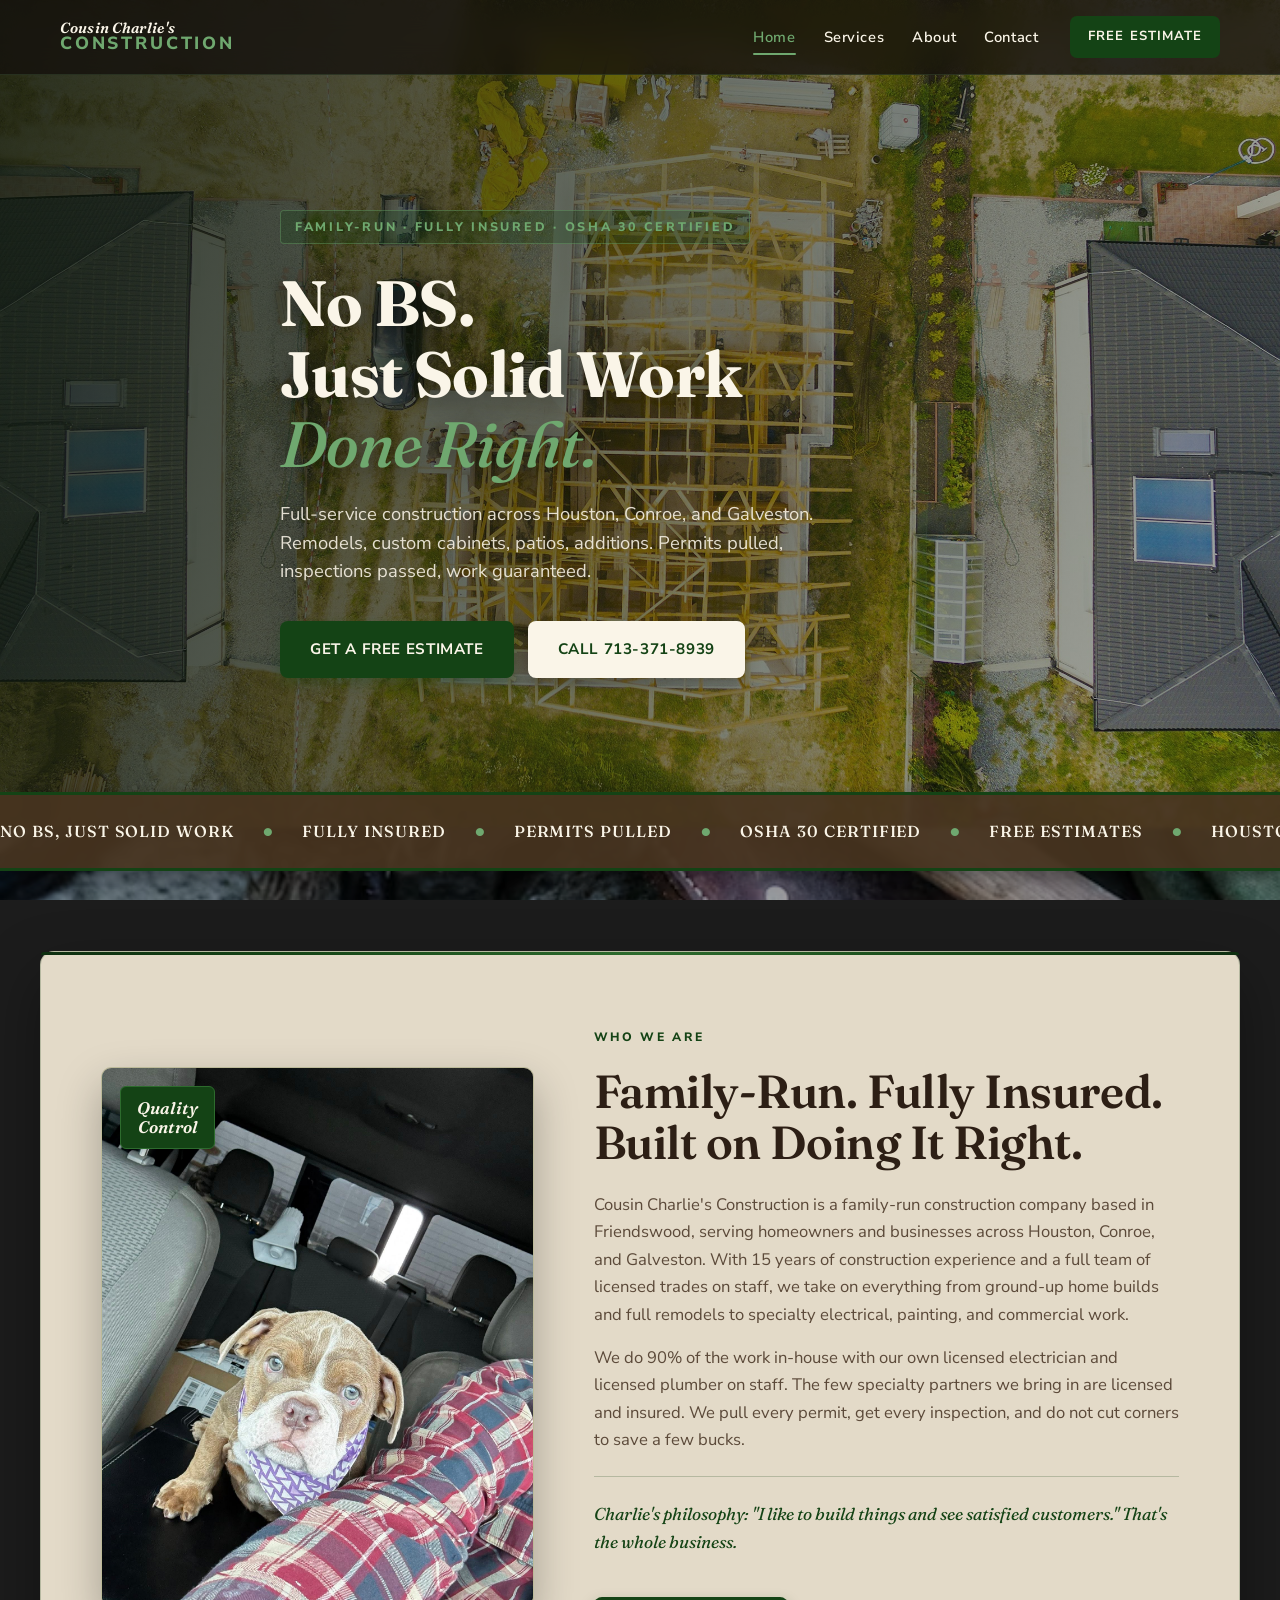
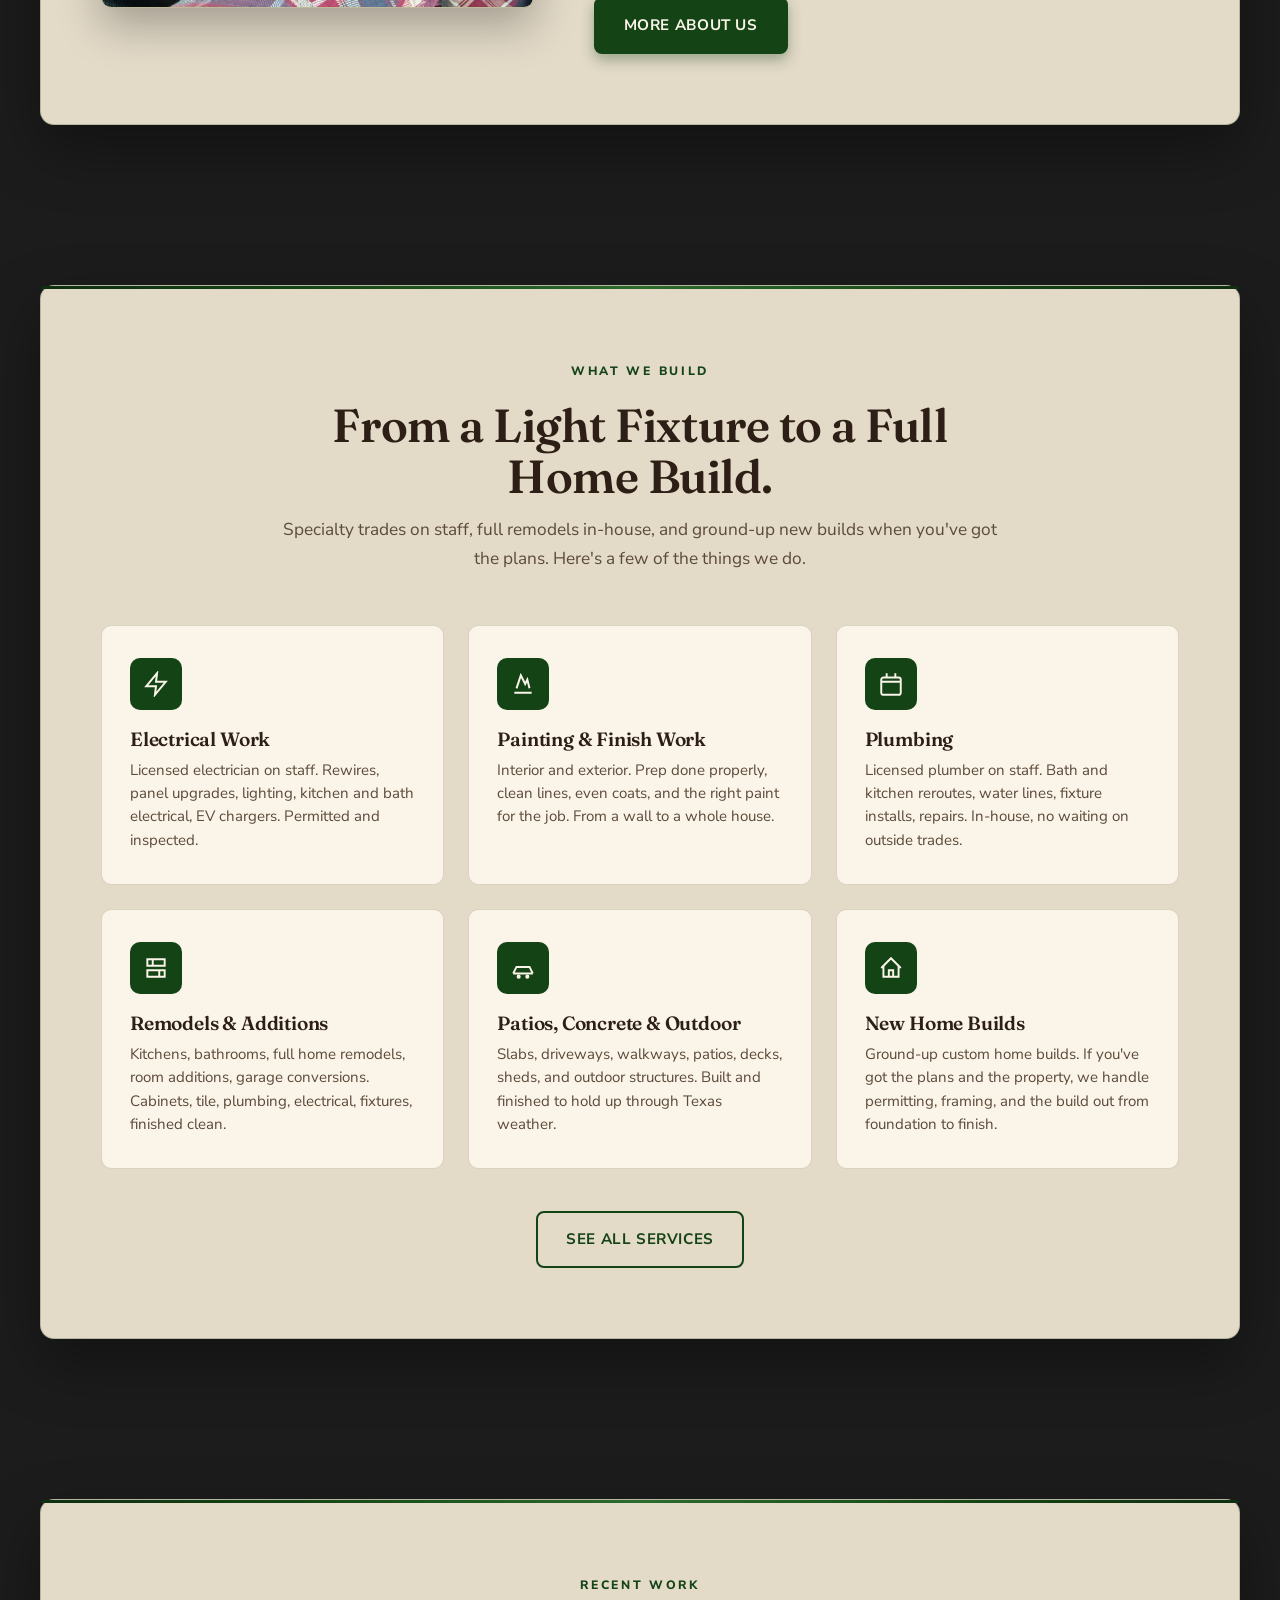
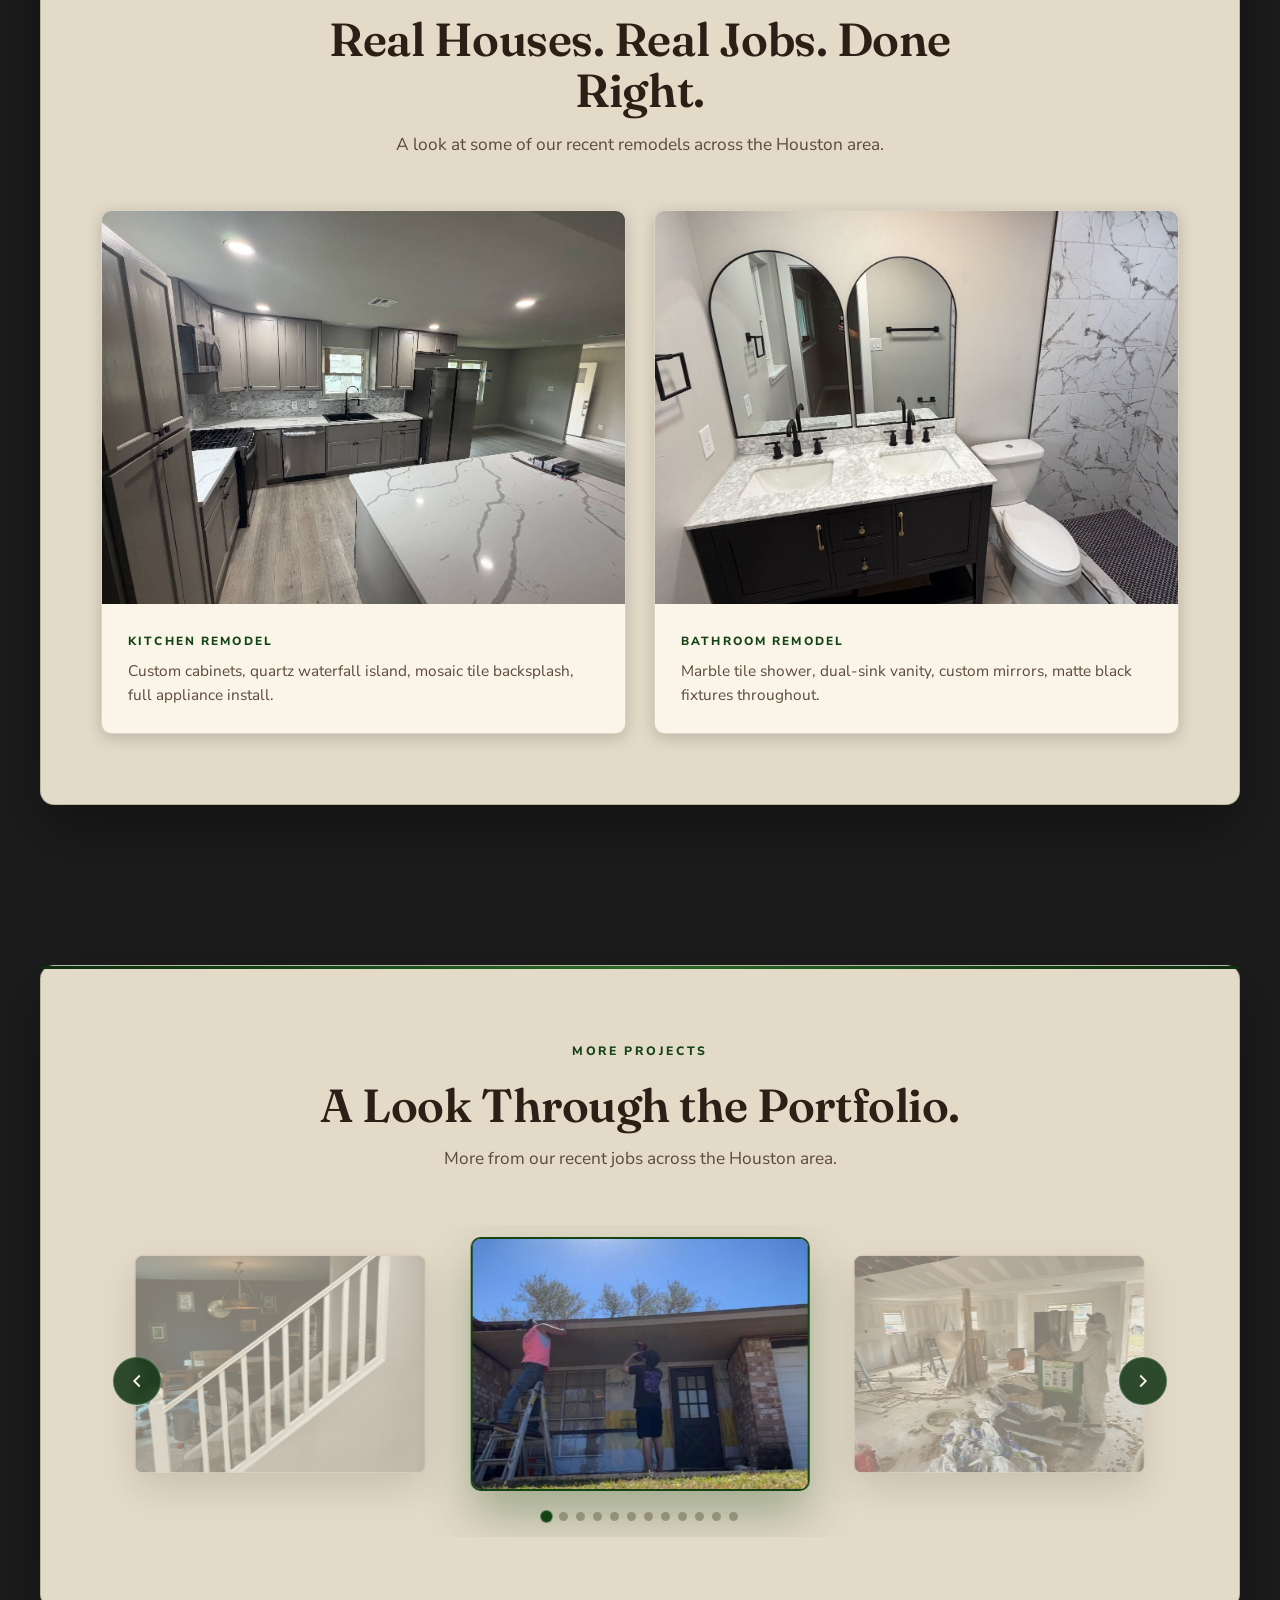
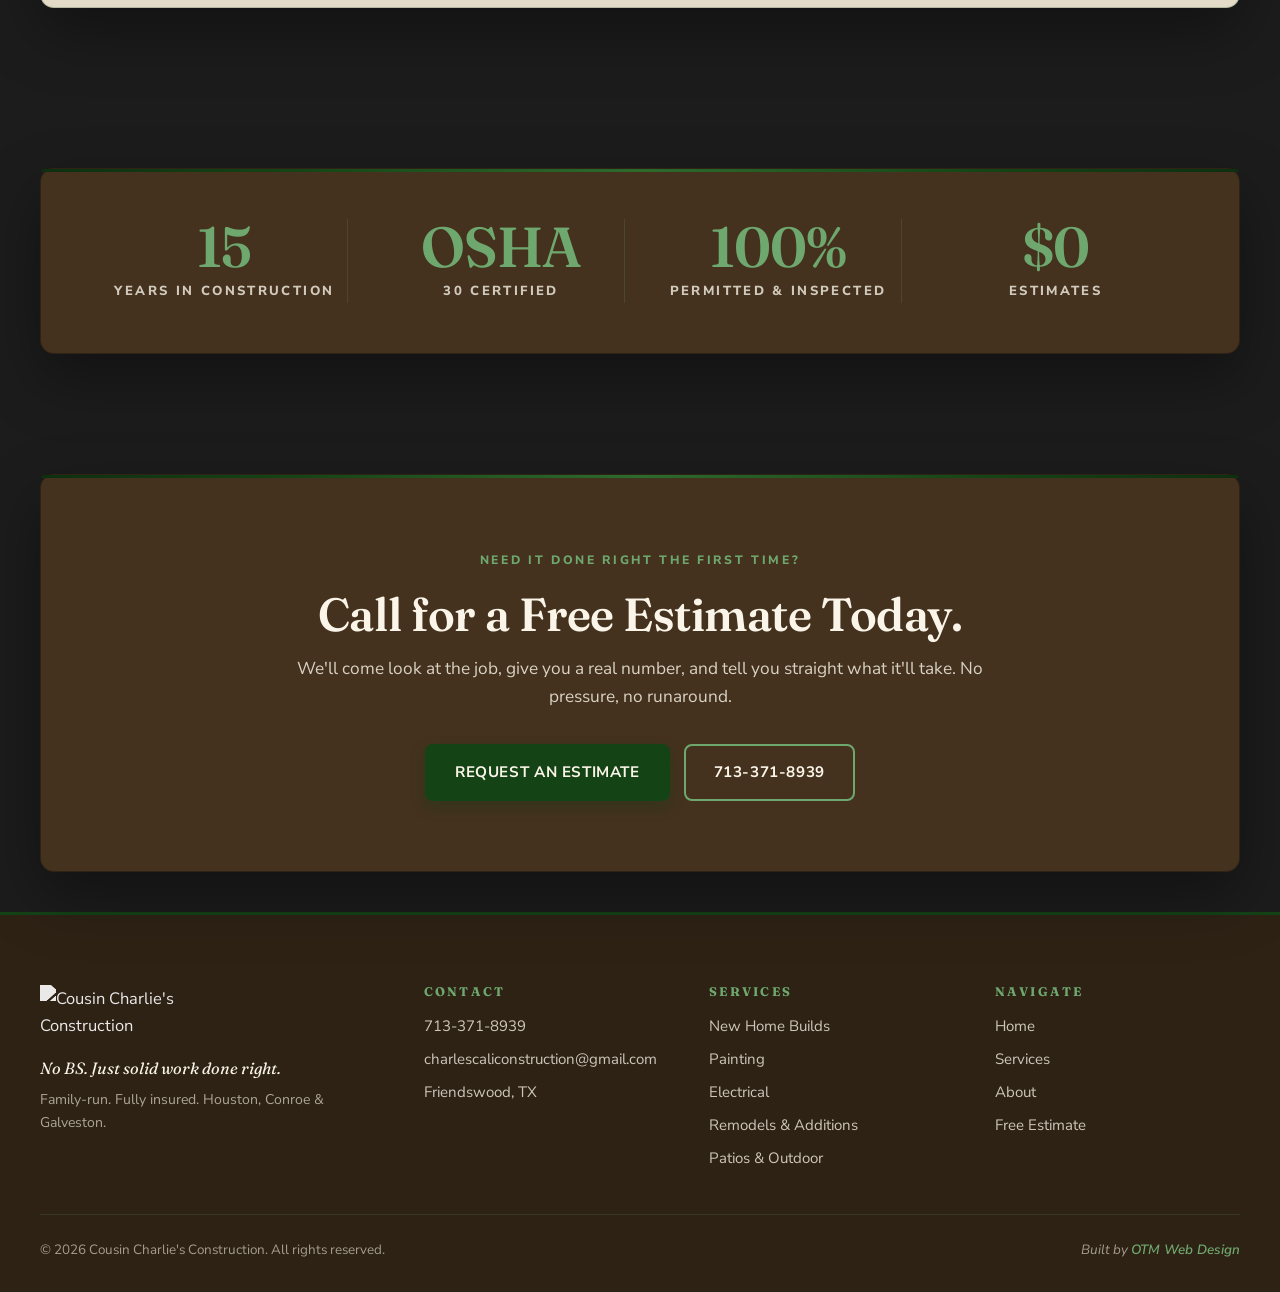
==== index.html @ 809704e6 "polished" ====
<!DOCTYPE html>
<html lang="en">
<head>
  <meta charset="UTF-8" />
  <meta name="viewport" content="width=device-width, initial-scale=1.0" />
  <title>Cousin Charlie's Construction | Houston, Conroe, Galveston</title>
  <meta name="description" content="Family-run construction serving Houston, Conroe, and Galveston. Remodels, custom cabinets, patios, additions. Fully insured. Permits pulled. Free estimates." />
  <link rel="icon" type="image/png" href="assets/logo.png" />
  <link rel="preconnect" href="https://fonts.googleapis.com" />
  <link rel="preconnect" href="https://fonts.gstatic.com" crossorigin />
  <link href="https://fonts.googleapis.com/css2?family=Fraunces:opsz,wght@9..144,400;9..144,500;9..144,600;9..144,700&family=Nunito+Sans:wght@400;600;700;800&display=swap" rel="stylesheet" />
  <link rel="stylesheet" href="styles.css" />
</head>
<body data-page="home">

  <!-- NAV -->
  <nav class="nav">
    <div class="nav-inner">
      <a href="index.html" class="wordmark">
        <span class="wordmark-cousin">Cousin Charlie's</span>
        <span class="wordmark-construction">CONSTRUCTION</span>
      </a>
      <ul class="nav-links">
        <li><a href="index.html">Home</a></li>
        <li><a href="services.html">Services</a></li>
        <li><a href="about.html">About</a></li>
        <li><a href="contact.html">Contact</a></li>
      </ul>
      <a href="contact.html" class="nav-cta">Free Estimate</a>
      <button class="hamburger" aria-label="Open menu">
        <span></span><span></span><span></span>
      </button>
    </div>
  </nav>

  <!-- HERO -->
  <header class="hero">
    <div class="hero-bg" style="background-image: url('assets/hero-main.jpg');"></div>
    <div class="hero-overlay"></div>
    <div class="hero-content">
      <div class="hero-eyebrow">Family-Run &middot; Fully Insured &middot; OSHA 30 Certified</div>
      <h1 class="hero-title">No BS.<br/>Just Solid Work<br/><em>Done Right.</em></h1>
      <p class="hero-sub">Full-service construction across Houston, Conroe, and Galveston. Remodels, custom cabinets, patios, additions. Permits pulled, inspections passed, work guaranteed.</p>
      <div class="hero-ctas">
        <a href="contact.html" class="btn btn-primary">Get a Free Estimate</a>
        <a href="tel:7133718939" class="btn btn-ghost">Call 713-371-8939</a>
      </div>
    </div>
  </header>

  <!-- MARQUEE -->
  <section class="section section-marquee">
    <div class="container container-deep">
      <div class="marquee">
        <div class="marquee-track">
          <span class="marquee-item">No BS, Just Solid Work</span>
          <span class="marquee-dot">&bull;</span>
          <span class="marquee-item">Fully Insured</span>
          <span class="marquee-dot">&bull;</span>
          <span class="marquee-item">Permits Pulled</span>
          <span class="marquee-dot">&bull;</span>
          <span class="marquee-item">OSHA 30 Certified</span>
          <span class="marquee-dot">&bull;</span>
          <span class="marquee-item">Free Estimates</span>
          <span class="marquee-dot">&bull;</span>
          <span class="marquee-item">Houston &middot; Conroe &middot; Galveston</span>
          <span class="marquee-dot">&bull;</span>
          <span class="marquee-item">No BS, Just Solid Work</span>
          <span class="marquee-dot">&bull;</span>
          <span class="marquee-item">Fully Insured</span>
          <span class="marquee-dot">&bull;</span>
          <span class="marquee-item">Permits Pulled</span>
          <span class="marquee-dot">&bull;</span>
          <span class="marquee-item">OSHA 30 Certified</span>
          <span class="marquee-dot">&bull;</span>
          <span class="marquee-item">Free Estimates</span>
          <span class="marquee-dot">&bull;</span>
          <span class="marquee-item">Houston &middot; Conroe &middot; Galveston</span>
          <span class="marquee-dot">&bull;</span>
        </div>
      </div>
    </div>
  </section>

  <!-- INTRO / WHO WE ARE (puppy image) -->
  <section class="section">
    <div class="container">
      <div class="intro-grid">
        <div class="intro-image">
          <img src="assets/about-pup.jpg" alt="Our shop dog, our unofficial quality control" loading="lazy" />
          <div class="intro-badge">Quality<br/>Control</div>
        </div>
        <div class="intro-content">
          <div class="eyebrow">Who We Are</div>
          <h2>Family-Run. Fully Insured. Built on Doing It Right.</h2>
          <p>Cousin Charlie's Construction is a family-run construction company based in Friendswood, serving homeowners and businesses across Houston, Conroe, and Galveston. With 15 years of construction experience and a full team of licensed trades on staff, we take on everything from ground-up home builds and full remodels to specialty electrical, painting, and commercial work.</p>
          <p>We do 90% of the work in-house with our own licensed electrician and licensed plumber on staff. The few specialty partners we bring in are licensed and insured. We pull every permit, get every inspection, and do not cut corners to save a few bucks.</p>
          <p class="intro-meta">Charlie's philosophy: "I like to build things and see satisfied customers." That's the whole business.</p>
          <a href="about.html" class="btn btn-primary intro-cta">More About Us</a>
        </div>
      </div>
    </div>
  </section>

  <!-- SERVICES PREVIEW -->
  <section class="section">
    <div class="container">
      <div class="section-head">
        <div class="eyebrow">What We Build</div>
        <h2>From a Light Fixture to a Full Home Build.</h2>
        <p class="section-sub">Specialty trades on staff, full remodels in-house, and ground-up new builds when you've got the plans. Here's a few of the things we do.</p>
      </div>

      <div class="services-grid">
        <div class="service-card">
          <div class="service-icon">
            <svg viewBox="0 0 24 24" fill="none" stroke="currentColor" stroke-width="1.8"><path d="M13 2L3 14h9l-1 8 10-12h-9l1-8z"/></svg>
          </div>
          <h3>Electrical Work</h3>
          <p>Licensed electrician on staff. Rewires, panel upgrades, lighting, kitchen and bath electrical, EV chargers. Permitted and inspected.</p>
        </div>

        <div class="service-card">
          <div class="service-icon">
            <svg viewBox="0 0 24 24" fill="none" stroke="currentColor" stroke-width="1.8"><path d="M4 20h16"/><path d="M6 16l4-12 4 8 2-4 2 8"/></svg>
          </div>
          <h3>Painting &amp; Finish Work</h3>
          <p>Interior and exterior. Prep done properly, clean lines, even coats, and the right paint for the job. From a wall to a whole house.</p>
        </div>

        <div class="service-card">
          <div class="service-icon">
            <svg viewBox="0 0 24 24" fill="none" stroke="currentColor" stroke-width="1.8"><path d="M8 2v4M16 2v4M3 10h18M5 6h14a2 2 0 012 2v12a2 2 0 01-2 2H5a2 2 0 01-2-2V8a2 2 0 012-2z"/></svg>
          </div>
          <h3>Plumbing</h3>
          <p>Licensed plumber on staff. Bath and kitchen reroutes, water lines, fixture installs, repairs. In-house, no waiting on outside trades.</p>
        </div>

        <div class="service-card">
          <div class="service-icon">
            <svg viewBox="0 0 24 24" fill="none" stroke="currentColor" stroke-width="1.8"><path d="M4 4h16v6H4z"/><path d="M4 14h16v6H4z"/><path d="M9 4v6"/><path d="M15 14v6"/></svg>
          </div>
          <h3>Remodels &amp; Additions</h3>
          <p>Kitchens, bathrooms, full home remodels, room additions, garage conversions. Cabinets, tile, plumbing, electrical, fixtures, finished clean.</p>
        </div>

        <div class="service-card">
          <div class="service-icon">
            <svg viewBox="0 0 24 24" fill="none" stroke="currentColor" stroke-width="1.8"><path d="M3 17h18"/><path d="M3 17l3-6h12l3 6"/><circle cx="8" cy="20" r="1"/><circle cx="16" cy="20" r="1"/></svg>
          </div>
          <h3>Patios, Concrete &amp; Outdoor</h3>
          <p>Slabs, driveways, walkways, patios, decks, sheds, and outdoor structures. Built and finished to hold up through Texas weather.</p>
        </div>

        <div class="service-card">
          <div class="service-icon">
            <svg viewBox="0 0 24 24" fill="none" stroke="currentColor" stroke-width="1.8"><path d="M3 12 12 3l9 9"/><path d="M5 10v10h14V10"/><path d="M10 20v-6h4v6"/></svg>
          </div>
          <h3>New Home Builds</h3>
          <p>Ground-up custom home builds. If you've got the plans and the property, we handle permitting, framing, and the build out from foundation to finish.</p>
        </div>
      </div>

      <div class="services-cta">
        <a href="services.html" class="btn btn-outline-dark">See All Services</a>
      </div>
    </div>
  </section>

  <!-- RECENT WORK (kitchen + bath, dedicated photos) -->
  <section class="section">
    <div class="container">
      <div class="section-head">
        <div class="eyebrow">Recent Work</div>
        <h2>Real Houses. Real Jobs. Done Right.</h2>
        <p class="section-sub">A look at some of our recent remodels across the Houston area.</p>
      </div>

      <div class="work-grid">
        <figure class="work-item">
          <div class="work-image-wrap">
            <img src="assets/kitchen-remodel.jpg" alt="Full kitchen remodel with custom gray cabinets, waterfall island, and stainless appliances" loading="lazy" />
          </div>
          <figcaption class="work-caption">
            <div class="work-tag">Kitchen Remodel</div>
            <div class="work-desc">Custom cabinets, quartz waterfall island, mosaic tile backsplash, full appliance install.</div>
          </figcaption>
        </figure>

        <figure class="work-item">
          <div class="work-image-wrap">
            <img src="assets/bathroom-remodel.jpg" alt="Bathroom remodel with marble shower, dual-sink vanity, and arched mirrors" loading="lazy" />
          </div>
          <figcaption class="work-caption">
            <div class="work-tag">Bathroom Remodel</div>
            <div class="work-desc">Marble tile shower, dual-sink vanity, custom mirrors, matte black fixtures throughout.</div>
          </figcaption>
        </figure>
      </div>
    </div>
  </section>

  <!-- GALLERY CAROUSEL (12 saved gallery photos) -->
  <section class="section">
    <div class="container">
      <div class="section-head">
        <div class="eyebrow">More Projects</div>
        <h2>A Look Through the Portfolio.</h2>
        <p class="section-sub">More from our recent jobs across the Houston area.</p>
      </div>

      <div class="carousel">
        <div class="carousel-track">
          <div class="carousel-slide"><div class="carousel-slide-inner"><img src="assets/gallery-01.jpg" alt="Project photo" loading="lazy" /></div></div>
          <div class="carousel-slide"><div class="carousel-slide-inner"><img src="assets/gallery-02.jpg" alt="Project photo" loading="lazy" /></div></div>
          <div class="carousel-slide"><div class="carousel-slide-inner"><img src="assets/gallery-03.jpg" alt="Project photo" loading="lazy" /></div></div>
          <div class="carousel-slide"><div class="carousel-slide-inner"><img src="assets/gallery-04.jpg" alt="Project photo" loading="lazy" /></div></div>
          <div class="carousel-slide"><div class="carousel-slide-inner"><img src="assets/gallery-05.jpg" alt="Project photo" loading="lazy" /></div></div>
          <div class="carousel-slide"><div class="carousel-slide-inner"><img src="assets/gallery-06.jpg" alt="Project photo" loading="lazy" /></div></div>
          <div class="carousel-slide"><div class="carousel-slide-inner"><img src="assets/gallery-07.jpg" alt="Project photo" loading="lazy" /></div></div>
          <div class="carousel-slide"><div class="carousel-slide-inner"><img src="assets/gallery-08.jpg" alt="Project photo" loading="lazy" /></div></div>
          <div class="carousel-slide"><div class="carousel-slide-inner"><img src="assets/gallery-09.jpg" alt="Project photo" loading="lazy" /></div></div>
          <div class="carousel-slide"><div class="carousel-slide-inner"><img src="assets/gallery-10.jpg" alt="Project photo" loading="lazy" /></div></div>
          <div class="carousel-slide"><div class="carousel-slide-inner"><img src="assets/gallery-11.jpg" alt="Project photo" loading="lazy" /></div></div>
          <div class="carousel-slide"><div class="carousel-slide-inner"><img src="assets/gallery-12.jpg" alt="Project photo" loading="lazy" /></div></div>
        </div>
        <button class="carousel-btn carousel-prev" aria-label="Previous">
          <svg viewBox="0 0 24 24" fill="none" stroke="currentColor" stroke-width="2"><path d="M15 6l-6 6 6 6"/></svg>
        </button>
        <button class="carousel-btn carousel-next" aria-label="Next">
          <svg viewBox="0 0 24 24" fill="none" stroke="currentColor" stroke-width="2"><path d="M9 6l6 6-6 6"/></svg>
        </button>
        <div class="carousel-dots"></div>
      </div>
    </div>
  </section>

  <!-- TRUST / STATS -->
  <section class="section section-stats">
    <div class="container container-deep">
      <div class="stats-grid">
        <div class="stat">
          <div class="stat-num">15</div>
          <div class="stat-label">Years in Construction</div>
        </div>
        <div class="stat">
          <div class="stat-num">OSHA</div>
          <div class="stat-label">30 Certified</div>
        </div>
        <div class="stat">
          <div class="stat-num">100%</div>
          <div class="stat-label">Permitted &amp; Inspected</div>
        </div>
        <div class="stat">
          <div class="stat-num">$0</div>
          <div class="stat-label">Estimates</div>
        </div>
      </div>
    </div>
  </section>

  <!-- CTA -->
  <section class="section section-cta">
    <div class="container container-deep">
      <div class="cta-block">
        <div class="eyebrow eyebrow-light">Need It Done Right the First Time?</div>
        <h2 class="cta-title">Call for a Free Estimate Today.</h2>
        <p class="cta-sub">We'll come look at the job, give you a real number, and tell you straight what it'll take. No pressure, no runaround.</p>
        <div class="cta-buttons">
          <a href="contact.html" class="btn btn-primary">Request an Estimate</a>
          <a href="tel:7133718939" class="btn btn-outline">713-371-8939</a>
        </div>
      </div>
    </div>
  </section>

  <!-- FOOTER -->
  <footer class="section section-footer">
    <div class="container-darkest">
      <div class="footer-grid">
        <div class="footer-col footer-brand">
          <img src="assets/logo.png" alt="Cousin Charlie's Construction" class="footer-logo" />
          <p class="footer-tag">No BS. Just solid work done right.</p>
          <p class="footer-meta">Family-run. Fully insured. Houston, Conroe &amp; Galveston.</p>
        </div>
        <div class="footer-col">
          <h4>Contact</h4>
          <a href="tel:7133718939">713-371-8939</a>
          <a href="mailto:charlescaliconstruction@gmail.com">charlescaliconstruction@gmail.com</a>
          <span>Friendswood, TX</span>
        </div>
        <div class="footer-col">
          <h4>Services</h4>
          <a href="services.html">New Home Builds</a>
          <a href="services.html">Painting</a>
          <a href="services.html">Electrical</a>
          <a href="services.html">Remodels &amp; Additions</a>
          <a href="services.html">Patios &amp; Outdoor</a>
        </div>
        <div class="footer-col">
          <h4>Navigate</h4>
          <a href="index.html">Home</a>
          <a href="services.html">Services</a>
          <a href="about.html">About</a>
          <a href="contact.html">Free Estimate</a>
        </div>
      </div>
      <div class="footer-bottom">
        <span>&copy; <span id="year"></span> Cousin Charlie's Construction. All rights reserved.</span>
        <span class="footer-credit">Built by <a href="https://otm-designs.com" target="_blank" rel="noopener">OTM Web Design</a></span>
      </div>
    </div>
  </footer>

  <script src="script.js"></script>
</body>
</html>
---- styles.css ----
/* =========================================================
   COUSIN CHARLIE'S CONSTRUCTION
   Warm floating frames over a locked dark background
   Multi-page build: home, services, about, contact, thank-you
   ========================================================= */

/* ---------- RESET ---------- */
*, *::before, *::after { box-sizing: border-box; }
html { scroll-behavior: smooth; }
body, h1, h2, h3, h4, p, ul, figure { margin: 0; padding: 0; }
ul { list-style: none; }
a { color: inherit; text-decoration: none; }
img { max-width: 100%; display: block; }
button { font: inherit; cursor: pointer; border: none; background: none; }

/* ---------- VARIABLES ---------- */
:root {
  /* warm frame palette */
  --cream: rgba(245, 235, 215, 0.92);
  --cream-solid: #f5ebd7;
  --cream-light: #faf5e8;
  --cream-deep: #ebdcbf;

  /* emphasis frames (deeper warm) */
  --taupe-deep: rgba(72, 52, 32, 0.93);
  --taupe-deep-solid: #483420;
  --taupe-deepest: rgba(48, 35, 22, 0.95);

  /* text */
  --espresso: #2d1f15;
  --espresso-muted: #5c4a3a;
  --espresso-faint: rgba(45, 31, 21, 0.55);

  /* brand greens (matched to logo #144315) */
  --green-deep: #144315;
  --green-mid: #1f5d20;
  --green-darker: #0e2f10;
  --green-bright: #2d6b2d;
  --green-pale: #6fa86f;
  --green-glow: rgba(20, 67, 21, 0.22);

  /* lines */
  --line: rgba(72, 52, 32, 0.18);
  --line-strong: rgba(72, 52, 32, 0.35);
  --line-green: rgba(20, 67, 21, 0.22);

  /* shadows */
  --shadow-soft: 0 4px 16px rgba(0, 0, 0, 0.18);
  --shadow-lift: 0 18px 44px rgba(0, 0, 0, 0.28);
  --shadow-frame: 0 24px 60px rgba(0, 0, 0, 0.35);
  --shadow-green: 0 18px 40px rgba(20, 67, 21, 0.22);

  /* layout */
  --max-width: 1240px;
  --gutter: 40px;
  --radius: 14px;
  --radius-sm: 10px;
}

/* ---------- BASE ---------- */
body {
  font-family: 'Nunito Sans', system-ui, sans-serif;
  font-size: 16.5px;
  line-height: 1.65;
  color: var(--espresso);
  background: #1c1c1c;
  overflow-x: hidden;
}

/* locked body background */
body::before {
  content: '';
  position: fixed;
  inset: 0;
  background: url('assets/body-bg.jpg') center/cover no-repeat;
  filter: brightness(0.62);
  z-index: -1;
}

/* ---------- TYPOGRAPHY ---------- */
h1, h2, h3, h4 {
  font-family: 'Fraunces', Georgia, serif;
  font-weight: 600;
  line-height: 1.1;
  color: var(--espresso);
  letter-spacing: -0.01em;
}
h1 { font-size: clamp(2.4rem, 5.4vw, 4rem); font-weight: 700; }
h2 { font-size: clamp(1.9rem, 3.8vw, 2.9rem); }
h3 { font-size: 1.25rem; }
h4 { font-size: 0.95rem; font-weight: 700; letter-spacing: 0.04em; text-transform: uppercase; }
p { color: var(--espresso-muted); }

.eyebrow {
  display: inline-block;
  font-size: 0.76rem;
  font-weight: 800;
  text-transform: uppercase;
  letter-spacing: 0.22em;
  color: var(--green-deep);
  margin-bottom: 1.2rem;
}
.eyebrow-light {
  color: var(--green-pale);
}

/* ---------- BUTTONS ---------- */
.btn {
  display: inline-flex;
  align-items: center;
  justify-content: center;
  padding: 14px 28px;
  border-radius: 8px;
  font-weight: 700;
  font-size: 0.95rem;
  letter-spacing: 0.04em;
  text-transform: uppercase;
  transition: transform 0.18s ease, box-shadow 0.18s ease, background 0.18s ease, color 0.18s ease, border-color 0.18s ease;
  cursor: pointer;
  border: 2px solid transparent;
}
.btn-primary {
  background: var(--green-deep);
  color: var(--cream-light);
  box-shadow: 0 6px 14px rgba(20, 67, 21, 0.35);
}
.btn-primary:hover {
  background: var(--green-mid);
  transform: translateY(-2px);
  box-shadow: 0 10px 22px rgba(20, 67, 21, 0.45);
}
.btn-ghost {
  background: var(--cream-light);
  color: var(--green-deep);
  border-color: var(--cream-light);
  box-shadow: 0 6px 14px rgba(0, 0, 0, 0.25);
}
.btn-ghost:hover {
  background: var(--cream-solid);
  border-color: var(--cream-solid);
  transform: translateY(-2px);
  box-shadow: 0 10px 22px rgba(0, 0, 0, 0.32);
}
.btn-outline {
  background: transparent;
  color: var(--cream-light);
  border-color: var(--green-pale);
}
.btn-outline:hover {
  background: var(--green-pale);
  color: var(--espresso);
}
.btn-outline-dark {
  background: transparent;
  color: var(--green-deep);
  border-color: var(--green-deep);
}
.btn-outline-dark:hover {
  background: var(--green-deep);
  color: var(--cream-light);
  transform: translateY(-2px);
}
.btn-full { width: 100%; }

/* ---------- LAYOUT / FRAMES ---------- */
.section {
  padding: 80px var(--gutter);
}
.container {
  position: relative;
  max-width: var(--max-width);
  margin: 0 auto;
  background: var(--cream);
  border-radius: var(--radius);
  padding: 70px 60px;
  box-shadow: var(--shadow-frame);
  border: 1px solid var(--line-green);
  backdrop-filter: blur(2px);
}
/* premium green top accent for every frame */
.container::before {
  content: '';
  position: absolute;
  top: 0;
  left: 0;
  right: 0;
  height: 3px;
  background: linear-gradient(90deg,
    var(--green-darker) 0%,
    var(--green-deep) 20%,
    var(--green-bright) 50%,
    var(--green-deep) 80%,
    var(--green-darker) 100%);
  border-radius: var(--radius) var(--radius) 0 0;
  z-index: 1;
}
.container-deep {
  background: var(--taupe-deep);
  color: var(--cream-light);
  border-color: rgba(0, 0, 0, 0.3);
}
.container-deep h2, .container-deep h3 { color: var(--cream-light); }
.container-deep p { color: rgba(250, 245, 232, 0.82); }

.container-darkest {
  background: var(--taupe-deepest);
  color: var(--cream-light);
}

/* ---------- HERO TRANSITION DIVIDER ---------- */
/* Premium green seam between hero and first content section on sub-pages */
.hero-divider {
  position: relative;
  height: 12px;
  background: linear-gradient(180deg,
    var(--green-bright) 0%,
    var(--green-deep) 35%,
    var(--green-deep) 65%,
    var(--green-darker) 100%);
  box-shadow:
    inset 0 1px 0 rgba(111, 168, 111, 0.5),
    inset 0 -1px 0 rgba(0, 0, 0, 0.4),
    0 6px 18px rgba(0, 0, 0, 0.35);
  z-index: 3;
}
.hero-divider::after {
  content: '';
  position: absolute;
  left: 50%;
  top: 50%;
  width: 80px;
  height: 2px;
  background: var(--green-pale);
  transform: translate(-50%, -50%);
  opacity: 0.55;
  border-radius: 1px;
}

/* ---------- NAV ---------- */
.nav {
  position: fixed;
  top: 0; left: 0; right: 0;
  z-index: 100;
  background: rgba(20, 16, 12, 0.78);
  backdrop-filter: blur(14px);
  -webkit-backdrop-filter: blur(14px);
  border-bottom: 1px solid rgba(111, 168, 111, 0.18);
}
.nav-inner {
  max-width: var(--max-width);
  margin: 0 auto;
  padding: 16px var(--gutter);
  display: flex;
  align-items: center;
  gap: 32px;
}
.wordmark {
  display: flex;
  flex-direction: column;
  line-height: 1;
}
.wordmark-cousin {
  font-family: 'Fraunces', serif;
  font-style: italic;
  font-weight: 600;
  color: var(--cream-light);
  font-size: 0.92rem;
  letter-spacing: 0.01em;
}
.wordmark-construction {
  font-family: 'Nunito Sans', sans-serif;
  font-weight: 800;
  color: var(--green-pale);
  font-size: 1.1rem;
  letter-spacing: 0.16em;
}

.nav-links {
  display: flex;
  gap: 28px;
  margin-left: auto;
}
.nav-links a {
  color: var(--cream-light);
  font-weight: 600;
  font-size: 0.92rem;
  letter-spacing: 0.04em;
  transition: color 0.18s ease;
  position: relative;
  padding: 4px 0;
}
.nav-links a:hover { color: var(--green-pale); }
.nav-links a.is-active {
  color: var(--green-pale);
}
.nav-links a.is-active::after {
  content: '';
  position: absolute;
  left: 0; right: 0;
  bottom: -4px;
  height: 2px;
  background: var(--green-pale);
  border-radius: 2px;
}

.nav-cta {
  background: var(--green-deep);
  color: var(--cream-light);
  padding: 10px 18px;
  border-radius: 7px;
  font-weight: 700;
  font-size: 0.82rem;
  letter-spacing: 0.08em;
  text-transform: uppercase;
  transition: background 0.18s ease;
}
.nav-cta:hover { background: var(--green-mid); }

.hamburger {
  display: none;
  width: 32px;
  height: 32px;
  flex-direction: column;
  justify-content: center;
  gap: 5px;
  margin-left: auto;
}
.hamburger span {
  display: block;
  width: 24px;
  height: 2px;
  background: var(--cream-light);
  margin: 0 auto;
  transition: transform 0.2s ease, opacity 0.2s ease;
}
.hamburger.is-open span:nth-child(1) { transform: translateY(7px) rotate(45deg); }
.hamburger.is-open span:nth-child(2) { opacity: 0; }
.hamburger.is-open span:nth-child(3) { transform: translateY(-7px) rotate(-45deg); }

/* ---------- HERO (full-bleed exception) ---------- */
.hero {
  position: relative;
  min-height: 92vh;
  display: flex;
  align-items: center;
  padding: 140px var(--gutter) 80px;
  overflow: hidden;
}
.hero-sub-page {
  min-height: 60vh;
  padding: 160px var(--gutter) 80px;
}
.hero-bg {
  position: absolute;
  inset: 0;
  background-size: cover;
  background-position: center;
  z-index: 0;
}
.hero-overlay {
  position: absolute;
  inset: 0;
  background: linear-gradient(
    105deg,
    rgba(14, 24, 12, 0.88) 0%,
    rgba(14, 24, 12, 0.62) 45%,
    rgba(14, 24, 12, 0.35) 100%
  );
  z-index: 1;
}
.hero-content {
  position: relative;
  z-index: 2;
  max-width: 720px;
  width: 100%;
  margin: 0 auto;
  align-self: center;
}
.hero-content-narrow {
  max-width: 680px;
}
.hero-eyebrow {
  display: inline-block;
  font-size: 0.78rem;
  font-weight: 800;
  letter-spacing: 0.22em;
  text-transform: uppercase;
  color: var(--green-pale);
  margin-bottom: 1.5rem;
  padding: 6px 14px;
  background: rgba(20, 67, 21, 0.28);
  border: 1px solid rgba(111, 168, 111, 0.4);
  border-radius: 4px;
}
.hero-title {
  color: var(--cream-light);
  margin-bottom: 1.3rem;
  text-shadow: 0 4px 24px rgba(0, 0, 0, 0.5);
}
.hero-title-sub {
  font-size: clamp(2.2rem, 4.8vw, 3.5rem);
}
.hero-title em {
  font-style: italic;
  color: var(--green-pale);
  font-weight: 500;
}
.hero-sub {
  color: rgba(250, 245, 232, 0.88);
  font-size: 1.15rem;
  line-height: 1.55;
  max-width: 580px;
  margin-bottom: 2.2rem;
}
.hero-ctas {
  display: flex;
  gap: 14px;
  flex-wrap: wrap;
}

/* ---------- MARQUEE (FULL-BLEED) ---------- */
.section-marquee {
  padding: 0;
  margin-top: -36px;
  position: relative;
  z-index: 3;
}
.section-marquee .container-deep {
  max-width: none;
  margin: 0;
  border-radius: 0;
  box-shadow: 0 6px 18px rgba(0, 0, 0, 0.35);
  border: none;
  border-top: 3px solid var(--green-deep);
  border-bottom: 3px solid var(--green-deep);
  padding: 0;
  overflow: hidden;
}
.section-marquee .container-deep::before { display: none; }
.marquee {
  overflow: hidden;
  padding: 18px 0;
  white-space: nowrap;
}
.marquee-track {
  display: inline-flex;
  align-items: center;
  gap: 28px;
  animation: marquee-scroll 38s linear infinite;
}
.marquee-item {
  font-family: 'Fraunces', serif;
  font-weight: 500;
  color: var(--cream-light);
  font-size: 1rem;
  letter-spacing: 0.06em;
  text-transform: uppercase;
  flex-shrink: 0;
}
.marquee-dot {
  color: var(--green-pale);
  font-size: 1.4rem;
  flex-shrink: 0;
}
@keyframes marquee-scroll {
  from { transform: translateX(0); }
  to { transform: translateX(-50%); }
}
.marquee:hover .marquee-track { animation-play-state: paused; }
@media (prefers-reduced-motion: reduce) {
  .marquee-track { animation: none; }
}

/* ---------- SECTION HEADS ---------- */
.section-head {
  text-align: center;
  max-width: 720px;
  margin: 0 auto 3.2rem;
}
.section-head h2 { margin-bottom: 0.9rem; }
.section-sub {
  font-size: 1.08rem;
  color: var(--espresso-muted);
}

/* ---------- INTRO / ABOUT ---------- */
.intro-grid {
  display: grid;
  grid-template-columns: 0.85fr 1.15fr;
  gap: 60px;
  align-items: center;
}
.intro-image {
  position: relative;
  border-radius: var(--radius-sm);
  overflow: hidden;
  box-shadow: var(--shadow-lift);
  aspect-ratio: 4/5;
  background: var(--cream-deep);
  border: 1px solid var(--line-green);
}
.intro-image img {
  width: 100%;
  height: 100%;
  object-fit: cover;
}
.intro-badge {
  position: absolute;
  top: 18px;
  left: 18px;
  background: var(--green-deep);
  color: var(--cream-light);
  font-family: 'Fraunces', serif;
  font-style: italic;
  font-weight: 600;
  font-size: 1.05rem;
  padding: 12px 16px;
  border-radius: 6px;
  line-height: 1.1;
  text-align: center;
  box-shadow: 0 6px 14px rgba(0, 0, 0, 0.25);
  border: 1px solid var(--green-bright);
}
.intro-content h2 { margin-bottom: 1.4rem; }
.intro-content p { margin-bottom: 1rem; font-size: 1.04rem; }
.intro-meta {
  font-style: italic;
  color: var(--green-deep);
  font-family: 'Fraunces', serif;
  margin-top: 1.4rem !important;
  padding-top: 1.4rem;
  border-top: 1px solid var(--line-green);
  font-size: 1.08rem !important;
}
.intro-cta {
  margin-top: 1.5rem;
}

/* ---------- SERVICES GRID (premium hover) ---------- */
.services-grid {
  display: grid;
  grid-template-columns: repeat(3, 1fr);
  gap: 24px;
}
.service-card {
  position: relative;
  background: var(--cream-light);
  border: 1px solid var(--line);
  border-radius: var(--radius-sm);
  padding: 32px 28px;
  overflow: hidden;
  transition: transform 0.25s cubic-bezier(0.4, 0, 0.2, 1),
              box-shadow 0.25s ease,
              border-color 0.25s ease,
              background 0.25s ease;
}
/* animated top accent on hover */
.service-card::before {
  content: '';
  position: absolute;
  top: 0;
  left: 0;
  right: 0;
  height: 3px;
  background: linear-gradient(90deg, var(--green-deep), var(--green-bright), var(--green-deep));
  transform: scaleX(0);
  transform-origin: left center;
  transition: transform 0.45s cubic-bezier(0.65, 0, 0.35, 1);
  z-index: 1;
}
/* soft green glow corner */
.service-card::after {
  content: '';
  position: absolute;
  top: -40%;
  right: -40%;
  width: 200px;
  height: 200px;
  background: radial-gradient(circle, var(--green-glow) 0%, transparent 70%);
  opacity: 0;
  transition: opacity 0.35s ease;
  pointer-events: none;
}
.service-card:hover {
  transform: translateY(-6px);
  box-shadow: var(--shadow-green);
  border-color: var(--green-deep);
  background: #fdf9ed;
}
.service-card:hover::before {
  transform: scaleX(1);
}
.service-card:hover::after {
  opacity: 1;
}
.service-card:hover .service-icon {
  background: var(--green-mid);
  transform: rotate(-6deg) scale(1.05);
}
.service-icon {
  display: inline-flex;
  align-items: center;
  justify-content: center;
  width: 52px;
  height: 52px;
  background: var(--green-deep);
  color: var(--cream-light);
  border-radius: 10px;
  margin-bottom: 1.2rem;
  transition: background 0.25s ease, transform 0.35s cubic-bezier(0.4, 0, 0.2, 1);
  position: relative;
  z-index: 2;
}
.service-icon svg { width: 26px; height: 26px; }
.service-card h3 {
  font-size: 1.2rem;
  margin-bottom: 0.55rem;
  position: relative;
  z-index: 2;
}
.service-card p {
  font-size: 0.94rem;
  line-height: 1.55;
  position: relative;
  z-index: 2;
}

.services-cta {
  text-align: center;
  margin-top: 2.6rem;
}

/* ---------- ADDITIONAL SERVICES (staggered rows with images) ---------- */
.additional-stack {
  display: flex;
  flex-direction: column;
  gap: 32px;
}
.additional-row {
  position: relative;
  display: grid;
  grid-template-columns: 1.05fr 1fr;
  background: var(--cream-light);
  border: 1px solid var(--line);
  border-radius: var(--radius-sm);
  overflow: hidden;
  box-shadow: var(--shadow-soft);
  min-height: 320px;
  transition: transform 0.25s cubic-bezier(0.4, 0, 0.2, 1),
              box-shadow 0.25s ease,
              border-color 0.25s ease;
}
.additional-row::before {
  content: '';
  position: absolute;
  top: 0;
  left: 0;
  right: 0;
  height: 3px;
  background: linear-gradient(90deg, var(--green-deep), var(--green-bright), var(--green-deep));
  transform: scaleX(0);
  transform-origin: left center;
  transition: transform 0.5s cubic-bezier(0.65, 0, 0.35, 1);
  z-index: 3;
}
.additional-row:hover {
  transform: translateY(-4px);
  box-shadow: var(--shadow-green);
  border-color: var(--green-deep);
}
.additional-row:hover::before {
  transform: scaleX(1);
}
.additional-row-reverse {
  grid-template-columns: 1fr 1.05fr;
}
.additional-image {
  position: relative;
  overflow: hidden;
  background: var(--cream-deep);
}
.additional-image img {
  position: absolute;
  inset: 0;
  width: 100%;
  height: 100%;
  object-fit: cover;
  transition: transform 0.55s cubic-bezier(0.4, 0, 0.2, 1);
}
.additional-row:hover .additional-image img {
  transform: scale(1.05);
}
.additional-row-reverse .additional-image {
  order: 2;
}
.additional-text {
  padding: 38px 42px;
  display: flex;
  flex-direction: column;
  justify-content: center;
  position: relative;
}
.additional-text-tag {
  display: inline-flex;
  align-items: center;
  gap: 10px;
  font-size: 0.72rem;
  font-weight: 800;
  letter-spacing: 0.2em;
  text-transform: uppercase;
  color: var(--green-deep);
  margin-bottom: 0.7rem;
}
.additional-text-num {
  display: inline-flex;
  align-items: center;
  justify-content: center;
  font-family: 'Fraunces', serif;
  font-style: italic;
  font-weight: 600;
  font-size: 1rem;
  letter-spacing: 0;
  color: var(--cream-light);
  background: var(--green-deep);
  width: 28px;
  height: 28px;
  border-radius: 50%;
  text-transform: none;
}
.additional-text h3 {
  font-size: 1.55rem;
  color: var(--espresso);
  margin-bottom: 0.7rem;
  line-height: 1.15;
}
.additional-text p {
  font-size: 1rem;
  line-height: 1.6;
}
.additional-text-lead {
  font-size: 0.82rem;
  font-weight: 800;
  letter-spacing: 0.16em;
  text-transform: uppercase;
  color: var(--green-bright);
  margin-top: 0.9rem;
  display: inline-flex;
  align-items: center;
  gap: 8px;
}
.additional-text-lead::before {
  content: '';
  display: inline-block;
  width: 22px;
  height: 2px;
  background: var(--green-bright);
}

/* Compact extras row for Commercial + HVAC combined card */
.extras-row {
  position: relative;
  display: grid;
  grid-template-columns: 0.9fr 1.1fr;
  background: var(--cream-light);
  border: 1px solid var(--line);
  border-left: 4px solid var(--green-deep);
  border-radius: var(--radius-sm);
  overflow: hidden;
  box-shadow: var(--shadow-soft);
  min-height: 220px;
  margin-top: 32px;
  transition: transform 0.25s cubic-bezier(0.4, 0, 0.2, 1),
              box-shadow 0.25s ease;
}
.extras-row:hover {
  transform: translateY(-3px);
  box-shadow: var(--shadow-green);
}
.extras-image {
  position: relative;
  overflow: hidden;
  background: var(--cream-deep);
}
.extras-image img {
  position: absolute;
  inset: 0;
  width: 100%;
  height: 100%;
  object-fit: cover;
  transition: transform 0.55s cubic-bezier(0.4, 0, 0.2, 1);
}
.extras-row:hover .extras-image img {
  transform: scale(1.04);
}
.extras-text {
  padding: 30px 36px;
  display: flex;
  flex-direction: column;
  justify-content: center;
}
.extras-text-tag {
  display: inline-block;
  font-size: 0.7rem;
  font-weight: 800;
  letter-spacing: 0.2em;
  text-transform: uppercase;
  color: var(--green-deep);
  margin-bottom: 0.55rem;
}
.extras-text h3 {
  font-size: 1.3rem;
  color: var(--espresso);
  margin-bottom: 0.55rem;
  line-height: 1.2;
}
.extras-text p {
  font-size: 0.95rem;
  line-height: 1.55;
}

/* Closing CTA line for services page */
.services-closing {
  margin-top: 3rem;
  text-align: center;
  padding: 30px 24px;
  border-top: 1px solid var(--line-green);
}
.services-closing p {
  font-family: 'Fraunces', serif;
  font-style: italic;
  font-size: 1.25rem;
  color: var(--green-deep);
  margin-bottom: 1.2rem;
  line-height: 1.4;
}

/* ---------- CREDENTIALS GRID (about page, premium hover) ---------- */
.creds-grid {
  display: grid;
  grid-template-columns: repeat(3, 1fr);
  gap: 22px;
}
.cred-card {
  position: relative;
  background: var(--cream-light);
  border: 1px solid var(--line);
  border-radius: var(--radius-sm);
  padding: 30px 26px;
  overflow: hidden;
  transition: transform 0.25s cubic-bezier(0.4, 0, 0.2, 1),
              box-shadow 0.25s ease,
              border-color 0.25s ease,
              background 0.25s ease;
}
.cred-card::before {
  content: '';
  position: absolute;
  top: 0;
  left: 0;
  right: 0;
  height: 3px;
  background: linear-gradient(90deg, var(--green-deep), var(--green-bright), var(--green-deep));
  transform: scaleX(0);
  transform-origin: left center;
  transition: transform 0.45s cubic-bezier(0.65, 0, 0.35, 1);
  z-index: 1;
}
.cred-card::after {
  content: '';
  position: absolute;
  bottom: -40%;
  left: -30%;
  width: 200px;
  height: 200px;
  background: radial-gradient(circle, var(--green-glow) 0%, transparent 70%);
  opacity: 0;
  transition: opacity 0.35s ease;
  pointer-events: none;
}
.cred-card:hover {
  transform: translateY(-6px);
  box-shadow: var(--shadow-green);
  border-color: var(--green-deep);
  background: #fdf9ed;
}
.cred-card:hover::before {
  transform: scaleX(1);
}
.cred-card:hover::after {
  opacity: 1;
}
.cred-card:hover .cred-icon {
  background: var(--green-mid);
  transform: scale(1.08);
}
.cred-icon {
  display: inline-flex;
  align-items: center;
  justify-content: center;
  width: 48px;
  height: 48px;
  background: var(--green-deep);
  color: var(--cream-light);
  border-radius: 50%;
  margin-bottom: 1.1rem;
  transition: background 0.25s ease, transform 0.35s cubic-bezier(0.4, 0, 0.2, 1);
  position: relative;
  z-index: 2;
}
.cred-icon svg { width: 22px; height: 22px; }
.cred-card h3 {
  font-size: 1.14rem;
  margin-bottom: 0.5rem;
  position: relative;
  z-index: 2;
}
.cred-card p {
  font-size: 0.94rem;
  line-height: 1.5;
  position: relative;
  z-index: 2;
}

/* ---------- PROCESS GRID (services page, premium hover) ---------- */
.process-grid {
  display: grid;
  grid-template-columns: repeat(5, 1fr);
  gap: 18px;
}
.process-card {
  position: relative;
  background: var(--cream-light);
  border: 1px solid var(--line);
  border-radius: var(--radius-sm);
  padding: 28px 22px;
  overflow: hidden;
  transition: transform 0.25s cubic-bezier(0.4, 0, 0.2, 1),
              box-shadow 0.25s ease,
              border-color 0.25s ease;
}
.process-card::before {
  content: '';
  position: absolute;
  top: 0;
  left: 0;
  right: 0;
  height: 3px;
  background: linear-gradient(90deg, var(--green-deep), var(--green-bright), var(--green-deep));
  transform: scaleX(0);
  transform-origin: left center;
  transition: transform 0.45s cubic-bezier(0.65, 0, 0.35, 1);
  z-index: 1;
}
.process-card:hover {
  transform: translateY(-5px);
  box-shadow: var(--shadow-green);
  border-color: var(--green-deep);
}
.process-card:hover::before {
  transform: scaleX(1);
}
.process-card:hover .process-num {
  color: var(--green-bright);
}
.process-num {
  font-family: 'Fraunces', serif;
  font-size: 2.2rem;
  font-weight: 600;
  color: var(--green-deep);
  line-height: 1;
  margin-bottom: 0.7rem;
  letter-spacing: -0.02em;
  transition: color 0.25s ease;
}
.process-card h3 {
  font-size: 1.08rem;
  margin-bottom: 0.5rem;
}
.process-card p {
  font-size: 0.9rem;
  line-height: 1.5;
}

/* ---------- RECENT WORK (home page) ---------- */
.work-grid {
  display: grid;
  grid-template-columns: 1fr 1fr;
  gap: 28px;
}
.work-item {
  position: relative;
  margin: 0;
  border-radius: var(--radius-sm);
  overflow: hidden;
  background: var(--cream-light);
  border: 1px solid var(--line);
  box-shadow: var(--shadow-soft);
  transition: transform 0.25s cubic-bezier(0.4, 0, 0.2, 1),
              box-shadow 0.25s ease,
              border-color 0.25s ease;
}
.work-item::before {
  content: '';
  position: absolute;
  top: 0;
  left: 0;
  right: 0;
  height: 3px;
  background: linear-gradient(90deg, var(--green-deep), var(--green-bright), var(--green-deep));
  transform: scaleX(0);
  transform-origin: left center;
  transition: transform 0.5s cubic-bezier(0.65, 0, 0.35, 1);
  z-index: 3;
}
.work-item:hover {
  transform: translateY(-5px);
  box-shadow: var(--shadow-green);
  border-color: var(--green-deep);
}
.work-item:hover::before {
  transform: scaleX(1);
}
.work-image-wrap {
  aspect-ratio: 4/3;
  overflow: hidden;
  background: var(--cream-deep);
}
.work-image-wrap img {
  width: 100%;
  height: 100%;
  object-fit: cover;
  transition: transform 0.55s cubic-bezier(0.4, 0, 0.2, 1);
}
.work-item:hover .work-image-wrap img {
  transform: scale(1.06);
}
.work-caption {
  padding: 22px 26px 26px;
}
.work-tag {
  display: inline-block;
  font-size: 0.74rem;
  font-weight: 800;
  letter-spacing: 0.18em;
  text-transform: uppercase;
  color: var(--green-deep);
  margin-bottom: 0.5rem;
}
.work-desc {
  font-size: 0.96rem;
  color: var(--espresso-muted);
  line-height: 1.55;
}

/* ---------- GALLERY CAROUSEL (home page, 3-up center stage) ---------- */
.carousel {
  position: relative;
  border-radius: var(--radius-sm);
  overflow: hidden;
  background: transparent;
  padding: 12px 0;
}
.carousel-track {
  display: flex;
  align-items: center;
  will-change: transform;
  transition: transform 0.6s cubic-bezier(0.65, 0, 0.35, 1);
}
.carousel-slide {
  flex: 0 0 auto;
  padding: 0 10px;
  transition: transform 0.5s ease, opacity 0.5s ease;
  opacity: 0.42;
  transform: scale(0.86);
}
.carousel-slide.is-center {
  opacity: 1;
  transform: scale(1);
}
.carousel-slide-inner {
  aspect-ratio: 4 / 3;
  border-radius: var(--radius-sm);
  overflow: hidden;
  background: var(--cream-deep);
  box-shadow: var(--shadow-lift);
  border: 1px solid var(--line);
}
.carousel-slide.is-center .carousel-slide-inner {
  box-shadow: 0 24px 50px rgba(20, 67, 21, 0.32);
  border-color: var(--green-deep);
  border-width: 2px;
}
.carousel-slide img {
  width: 100%;
  height: 100%;
  object-fit: cover;
  display: block;
}
.carousel-btn {
  position: absolute;
  top: 50%;
  transform: translateY(-50%);
  width: 48px;
  height: 48px;
  background: rgba(14, 47, 16, 0.85);
  color: var(--cream-light);
  border: 1px solid rgba(111, 168, 111, 0.4);
  border-radius: 50%;
  display: flex;
  align-items: center;
  justify-content: center;
  transition: background 0.18s ease, transform 0.18s ease, border-color 0.18s ease;
  backdrop-filter: blur(6px);
  z-index: 2;
}
.carousel-btn:hover {
  background: var(--green-deep);
  border-color: var(--green-pale);
  transform: translateY(-50%) scale(1.08);
}
.carousel-btn svg { width: 22px; height: 22px; }
.carousel-prev { left: 12px; }
.carousel-next { right: 12px; }
.carousel-dots {
  display: flex;
  gap: 8px;
  padding: 20px 12px 4px;
  justify-content: center;
}
.carousel-dot {
  width: 9px;
  height: 9px;
  border-radius: 50%;
  background: var(--line-strong);
  transition: background 0.18s ease, transform 0.18s ease;
  cursor: pointer;
  border: none;
  padding: 0;
}
.carousel-dot.is-active {
  background: var(--green-deep);
  transform: scale(1.35);
}

/* ---------- SERVICE AREA (about page) ---------- */
.area-grid {
  display: grid;
  grid-template-columns: 1.2fr 1fr;
  gap: 60px;
  align-items: center;
}
.area-content h2 {
  margin-bottom: 1rem;
}
.area-content p {
  margin-bottom: 1rem;
  font-size: 1.04rem;
}
.area-content .btn {
  margin-top: 0.8rem;
}
.area-list {
  display: grid;
  grid-template-columns: 1fr 1fr;
  gap: 14px 22px;
  padding: 30px 32px;
  background: var(--cream-light);
  border-radius: var(--radius-sm);
  border: 1px solid var(--line);
  border-left: 4px solid var(--green-deep);
}
.area-list li {
  font-family: 'Fraunces', serif;
  font-size: 1.05rem;
  font-weight: 500;
  color: var(--espresso);
  padding-left: 18px;
  position: relative;
}
.area-list li::before {
  content: '';
  position: absolute;
  left: 0;
  top: 0.65em;
  width: 8px;
  height: 8px;
  background: var(--green-deep);
  border-radius: 50%;
}

/* ---------- STATS ---------- */
.section-stats .container-deep {
  padding: 50px 60px;
}
.stats-grid {
  display: grid;
  grid-template-columns: repeat(4, 1fr);
  gap: 30px;
}
.stat {
  text-align: center;
  padding: 0 10px;
  border-right: 1px solid rgba(111, 168, 111, 0.18);
}
.stat:last-child { border-right: none; }
.stat-num {
  font-family: 'Fraunces', serif;
  font-size: clamp(2.4rem, 4.4vw, 3.6rem);
  font-weight: 600;
  color: var(--green-pale);
  line-height: 1;
  margin-bottom: 0.4rem;
  letter-spacing: -0.02em;
}
.stat-label {
  font-size: 0.82rem;
  font-weight: 800;
  letter-spacing: 0.18em;
  text-transform: uppercase;
  color: rgba(250, 245, 232, 0.78);
}

/* ---------- CTA ---------- */
.section-cta { padding-top: 40px; padding-bottom: 40px; }
.cta-block {
  text-align: center;
  max-width: 720px;
  margin: 0 auto;
}
.cta-title {
  color: var(--cream-light);
  margin-bottom: 0.9rem;
}
.cta-sub {
  color: rgba(250, 245, 232, 0.85);
  font-size: 1.08rem;
  margin-bottom: 2rem;
}
.cta-buttons {
  display: flex;
  gap: 14px;
  justify-content: center;
  flex-wrap: wrap;
}

/* ---------- CONTACT ---------- */
.contact-grid {
  display: grid;
  grid-template-columns: 1.4fr 1fr;
  gap: 50px;
}
.contact-form {
  display: flex;
  flex-direction: column;
  gap: 18px;
}
.form-row {
  display: grid;
  grid-template-columns: 1fr 1fr;
  gap: 18px;
}
.form-field { display: flex; flex-direction: column; gap: 6px; }
.form-field label {
  font-size: 0.78rem;
  font-weight: 800;
  letter-spacing: 0.14em;
  text-transform: uppercase;
  color: var(--espresso-muted);
}
.form-field input,
.form-field select,
.form-field textarea {
  font: inherit;
  font-size: 1rem;
  padding: 12px 14px;
  border: 1px solid var(--line-strong);
  border-radius: 8px;
  background: var(--cream-light);
  color: var(--espresso);
  transition: border-color 0.18s ease, box-shadow 0.18s ease;
  font-family: 'Nunito Sans', sans-serif;
}
.form-field input:focus,
.form-field select:focus,
.form-field textarea:focus {
  outline: none;
  border-color: var(--green-deep);
  box-shadow: 0 0 0 3px rgba(20, 67, 21, 0.18);
}
.form-field textarea { resize: vertical; min-height: 140px; }

.contact-sidebar {
  background: var(--taupe-deep-solid);
  color: var(--cream-light);
  border-radius: var(--radius-sm);
  padding: 36px 32px;
  display: flex;
  flex-direction: column;
  gap: 22px;
  border: 1px solid var(--line-green);
  border-top: 3px solid var(--green-deep);
}
.contact-block { display: flex; flex-direction: column; gap: 4px; }
.contact-label {
  font-size: 0.72rem;
  font-weight: 800;
  letter-spacing: 0.2em;
  text-transform: uppercase;
  color: var(--green-pale);
}
.contact-value {
  font-family: 'Fraunces', serif;
  font-size: 1.45rem;
  font-weight: 600;
  color: var(--cream-light);
  line-height: 1.25;
  transition: color 0.18s ease;
}
a.contact-value:hover { color: var(--green-pale); }
.contact-value-sm {
  font-family: 'Nunito Sans', sans-serif;
  font-size: 1rem;
  font-weight: 600;
}
.contact-note {
  display: block;
  font-size: 0.84rem;
  font-weight: 400;
  font-style: italic;
  color: rgba(250, 245, 232, 0.68);
  margin-top: 4px;
}
.contact-badge-block {
  margin-top: 8px;
  padding-top: 20px;
  border-top: 1px solid rgba(111, 168, 111, 0.2);
  display: flex;
  flex-wrap: wrap;
  gap: 10px;
}
.insured-badge {
  display: inline-block;
  background: var(--green-deep);
  color: var(--cream-light);
  padding: 8px 16px;
  border-radius: 4px;
  font-size: 0.72rem;
  font-weight: 800;
  letter-spacing: 0.2em;
  text-transform: uppercase;
  border: 1px solid var(--green-bright);
}

/* ---------- THANK YOU PAGE ---------- */
.section-thanks {
  min-height: 70vh;
  display: flex;
  align-items: center;
  padding-top: 140px;
}
.thanks-block {
  text-align: center;
  max-width: 640px;
  margin: 0 auto;
}
.thanks-logo {
  width: 140px;
  height: auto;
  margin: 0 auto 1.5rem;
}
.thanks-block h1 {
  margin-bottom: 1rem;
}
.thanks-block p {
  font-size: 1.1rem;
  margin-bottom: 2rem;
}
.thanks-cta {
  display: flex;
  gap: 14px;
  justify-content: center;
  flex-wrap: wrap;
}

/* ---------- FOOTER (FULL-BLEED) ---------- */
.section-footer {
  padding: 0;
}
.section-footer .container-darkest {
  max-width: none;
  margin: 0;
  border-radius: 0;
  box-shadow: none;
  border: none;
  border-top: 3px solid var(--green-deep);
  padding: 70px var(--gutter) 30px;
}
.footer-grid {
  display: grid;
  grid-template-columns: 1.4fr 1fr 1fr 1fr;
  gap: 40px;
  margin: 0 auto 36px;
  max-width: var(--max-width);
}
.footer-col h4 {
  color: var(--green-pale);
  margin-bottom: 1rem;
  font-size: 0.78rem;
  letter-spacing: 0.18em;
}
.footer-col a, .footer-col span {
  display: block;
  color: rgba(250, 245, 232, 0.78);
  font-size: 0.94rem;
  margin-bottom: 8px;
  transition: color 0.18s ease;
}
.footer-col a:hover { color: var(--green-pale); }

.footer-brand {
  display: flex;
  flex-direction: column;
}
.footer-logo {
  width: 150px;
  height: auto;
  margin-bottom: 1rem;
  filter: brightness(0) invert(1) opacity(0.9);
}
.footer-tag {
  font-family: 'Fraunces', serif;
  font-style: italic;
  color: var(--cream-light);
  font-size: 1.02rem;
  margin-bottom: 6px;
}
.footer-meta {
  font-size: 0.88rem;
  color: rgba(250, 245, 232, 0.62);
}

.footer-bottom {
  padding-top: 24px;
  border-top: 1px solid rgba(111, 168, 111, 0.15);
  display: flex;
  justify-content: space-between;
  align-items: center;
  font-size: 0.84rem;
  color: rgba(250, 245, 232, 0.58);
  flex-wrap: wrap;
  gap: 12px;
  max-width: var(--max-width);
  margin: 0 auto;
}
.footer-credit {
  font-style: italic;
}
.footer-credit a {
  color: var(--green-pale);
  text-decoration: none;
  font-weight: 600;
  transition: color 0.18s ease, text-shadow 0.18s ease;
}
.footer-credit a:hover {
  color: var(--cream-light);
  text-shadow: 0 0 12px rgba(111, 168, 111, 0.5);
}

/* ---------- RESPONSIVE ---------- */
@media (max-width: 1100px) {
  .container { padding: 60px 48px; }
  .intro-grid { gap: 44px; }
  .services-grid { grid-template-columns: repeat(2, 1fr); }
  .creds-grid { grid-template-columns: repeat(2, 1fr); }
  .process-grid { grid-template-columns: repeat(3, 1fr); }
  .footer-grid { grid-template-columns: 1.4fr 1fr 1fr; }
  .footer-col:last-child { grid-column: 1 / -1; display: grid; grid-template-columns: repeat(4, 1fr); gap: 6px; }
  .footer-col:last-child h4 { grid-column: 1 / -1; }
}

@media (max-width: 900px) {
  :root { --gutter: 30px; }
  .section { padding: 70px var(--gutter); }
  .section-marquee, .section-footer { padding: 0; }
  .section-footer .container-darkest { padding: 60px var(--gutter) 28px; }
  .container { padding: 50px 36px; }
  .nav-links { display: none; }
  .nav-cta { display: none; }
  .hamburger { display: flex; margin-left: auto; }
  .nav-links.is-open {
    display: flex;
    position: absolute;
    top: 100%;
    left: 0;
    right: 0;
    flex-direction: column;
    background: rgba(20, 16, 12, 0.96);
    padding: 24px var(--gutter);
    gap: 18px;
    border-bottom: 1px solid rgba(111, 168, 111, 0.2);
  }
  .hero { min-height: 80vh; padding-top: 120px; }
  .hero-sub-page { min-height: 50vh; padding-top: 140px; padding-bottom: 60px; }
  .intro-grid { grid-template-columns: 1fr; gap: 36px; }
  .intro-image { max-width: 360px; }
  .area-grid { grid-template-columns: 1fr; gap: 32px; }
  .area-list { grid-template-columns: 1fr 1fr; }
  .stats-grid { grid-template-columns: repeat(2, 1fr); gap: 36px; }
  .stat { border-right: none; }
  .stat:nth-child(odd) { border-right: 1px solid rgba(111, 168, 111, 0.18); }
  .contact-grid { grid-template-columns: 1fr; gap: 32px; }
  .work-grid { grid-template-columns: 1fr; gap: 22px; }
  .process-grid { grid-template-columns: repeat(2, 1fr); }
  .footer-grid { grid-template-columns: 1fr 1fr; }
  .footer-col:last-child { grid-column: auto; display: block; }

  /* additional services stack on mobile */
  .additional-row,
  .additional-row-reverse {
    grid-template-columns: 1fr;
    min-height: auto;
  }
  .additional-row-reverse .additional-image {
    order: 1;
  }
  .additional-image {
    aspect-ratio: 16/10;
    min-height: 220px;
  }
  .additional-text {
    padding: 28px 32px 32px;
  }

  /* extras row stacks too */
  .extras-row {
    grid-template-columns: 1fr;
    min-height: auto;
  }
  .extras-image {
    aspect-ratio: 16/10;
    min-height: 180px;
  }
  .extras-text {
    padding: 24px 28px 28px;
  }
}

@media (max-width: 560px) {
  :root { --gutter: 24px; }
  .section { padding: 60px var(--gutter); }
  .section-marquee, .section-footer { padding: 0; }
  .section-footer .container-darkest { padding: 54px var(--gutter) 26px; }
  .container { padding: 36px 22px; border-radius: 12px; }
  .section-stats .container-deep { padding: 36px 22px; }
  .services-grid { grid-template-columns: 1fr; gap: 18px; }
  .creds-grid { grid-template-columns: 1fr; gap: 18px; }
  .process-grid { grid-template-columns: 1fr; gap: 16px; }
  .area-list { grid-template-columns: 1fr; }
  .service-card { padding: 26px 22px; }
  .hero { min-height: 78vh; }
  .hero-sub-page { min-height: 50vh; }
  .hero-content { padding: 0; }
  .form-row { grid-template-columns: 1fr; }
  .footer-grid { grid-template-columns: 1fr; gap: 28px; }
  .footer-bottom { flex-direction: column; align-items: flex-start; }
  .stats-grid { grid-template-columns: 1fr; gap: 28px; }
  .stat { border-right: none; }
  .stat:nth-child(odd) { border-right: none; }
  .stat { padding-bottom: 24px; border-bottom: 1px solid rgba(111, 168, 111, 0.18); }
  .stat:last-child { border-bottom: none; padding-bottom: 0; }
  .additional-text { padding: 24px 26px 28px; }
  .additional-text h3 { font-size: 1.3rem; }
  .extras-text { padding: 20px 22px 24px; }
  .extras-text h3 { font-size: 1.15rem; }
  .services-closing p { font-size: 1.08rem; }
  .carousel-btn { width: 40px; height: 40px; }
}
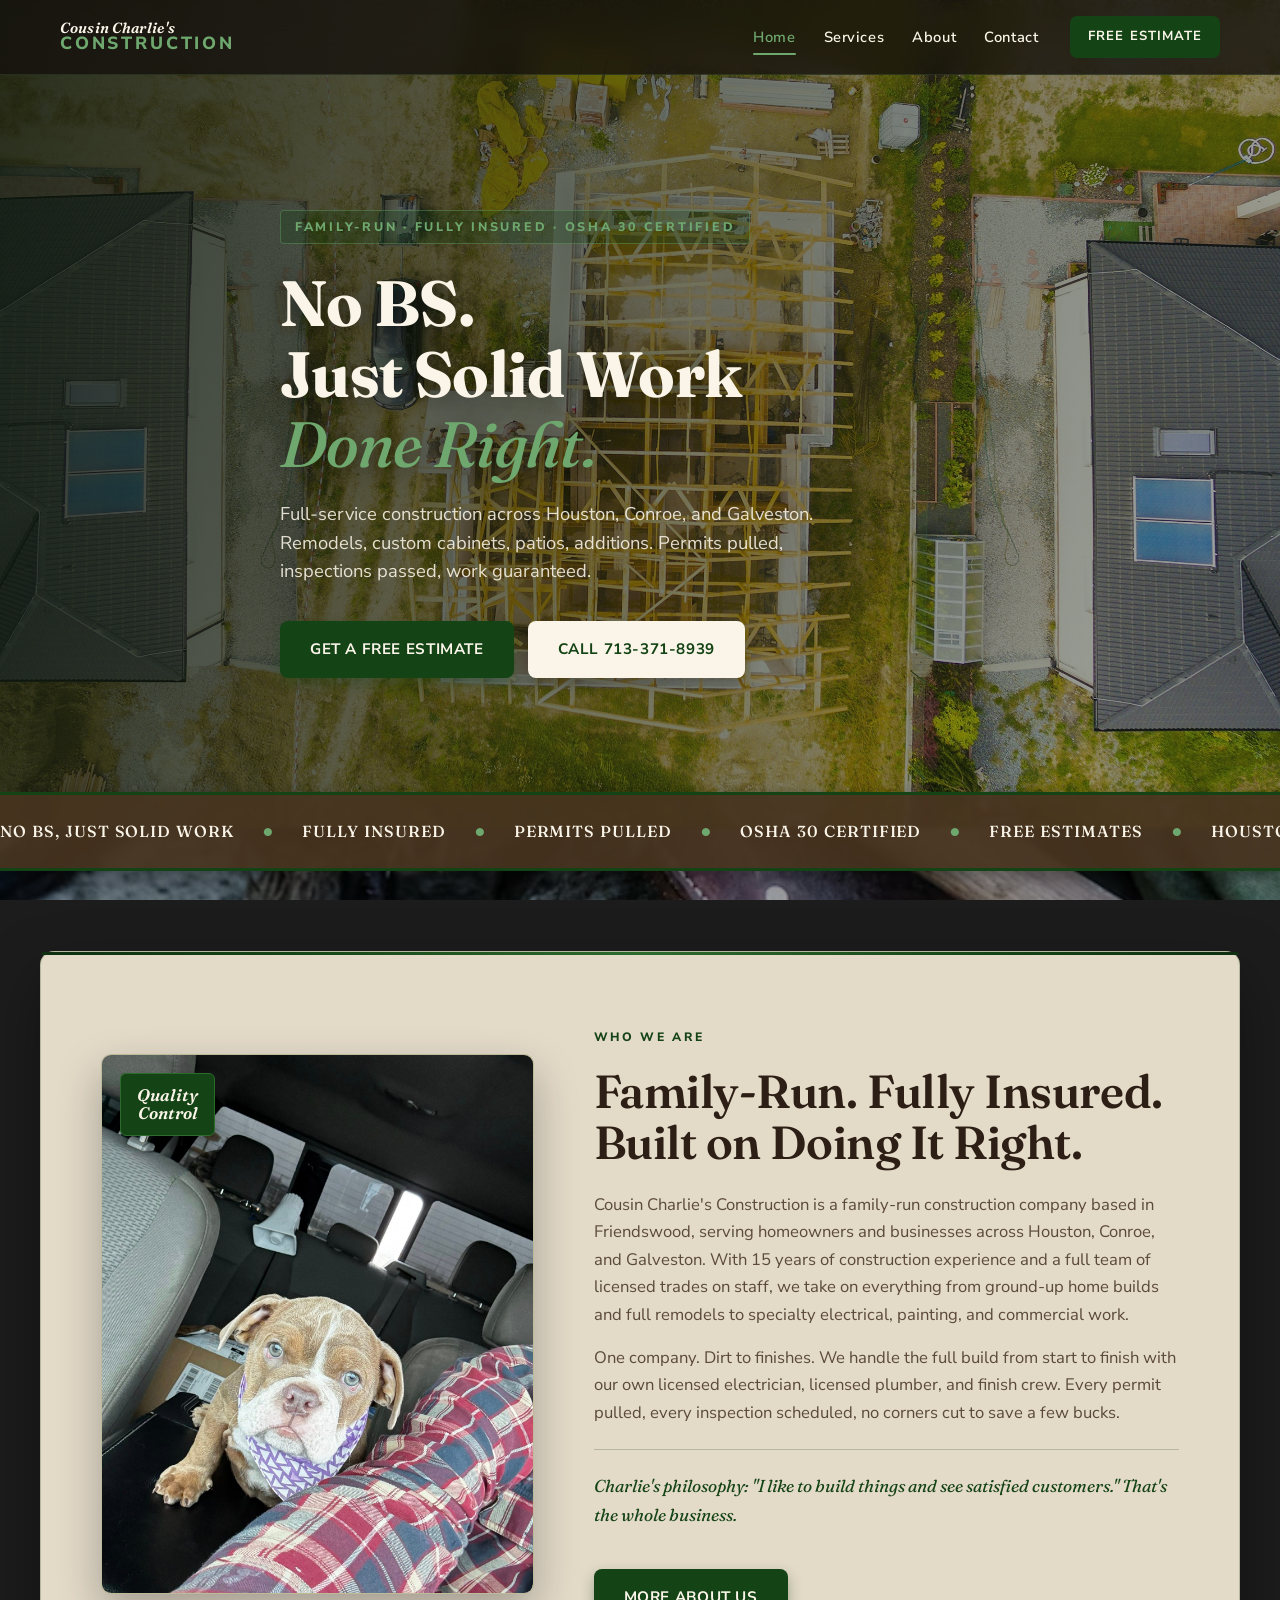
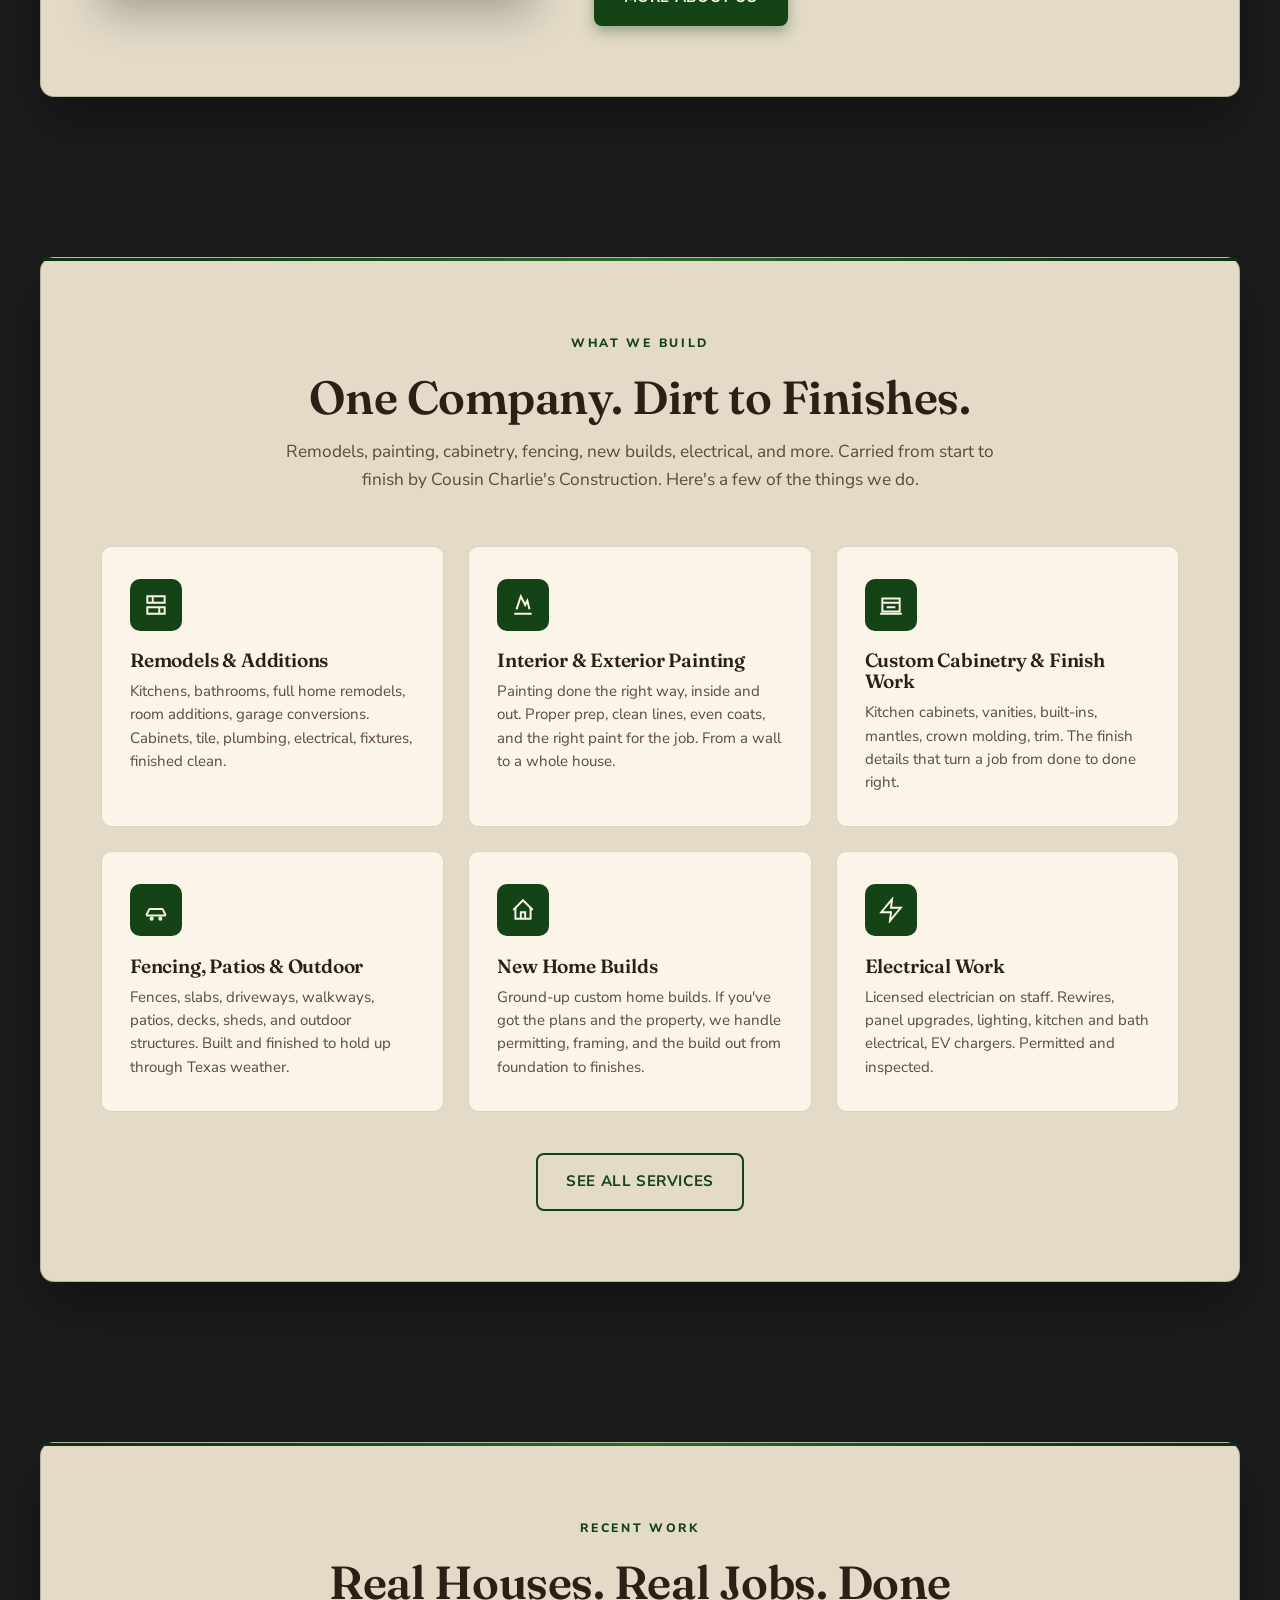
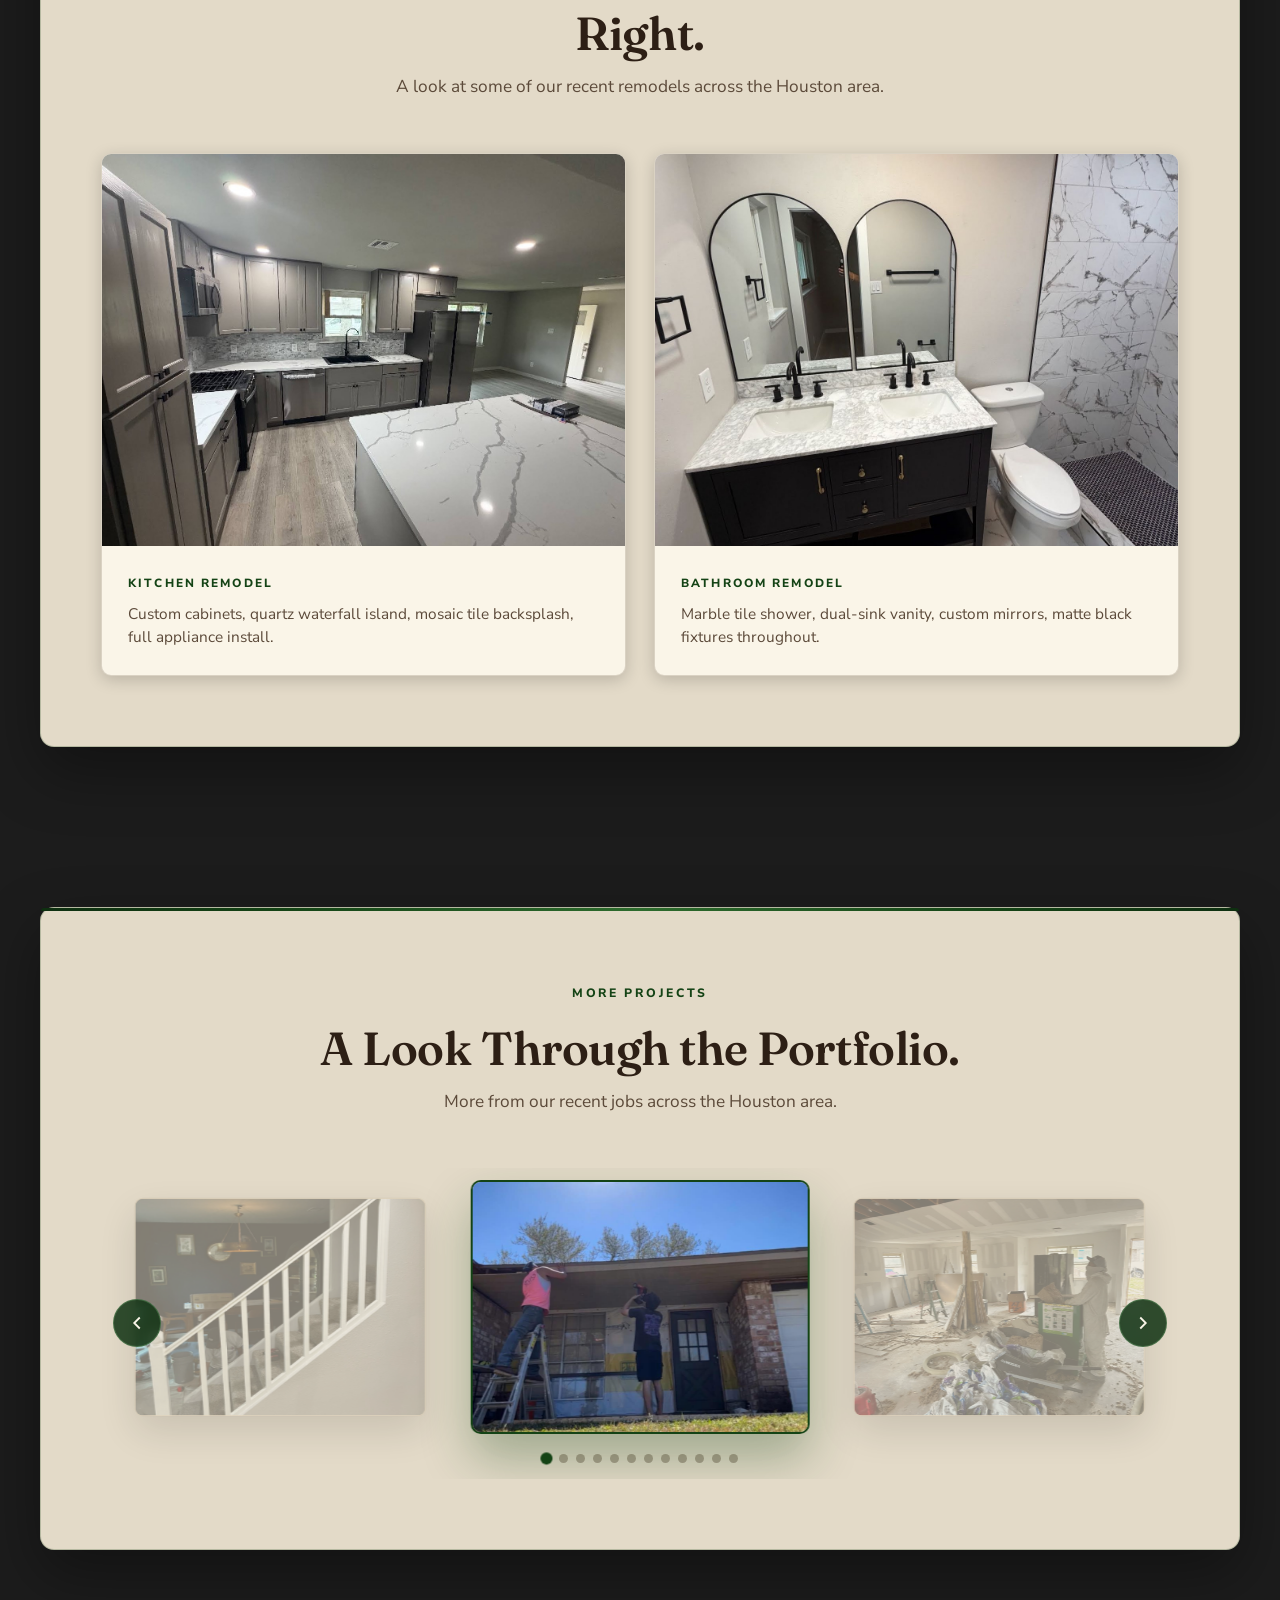
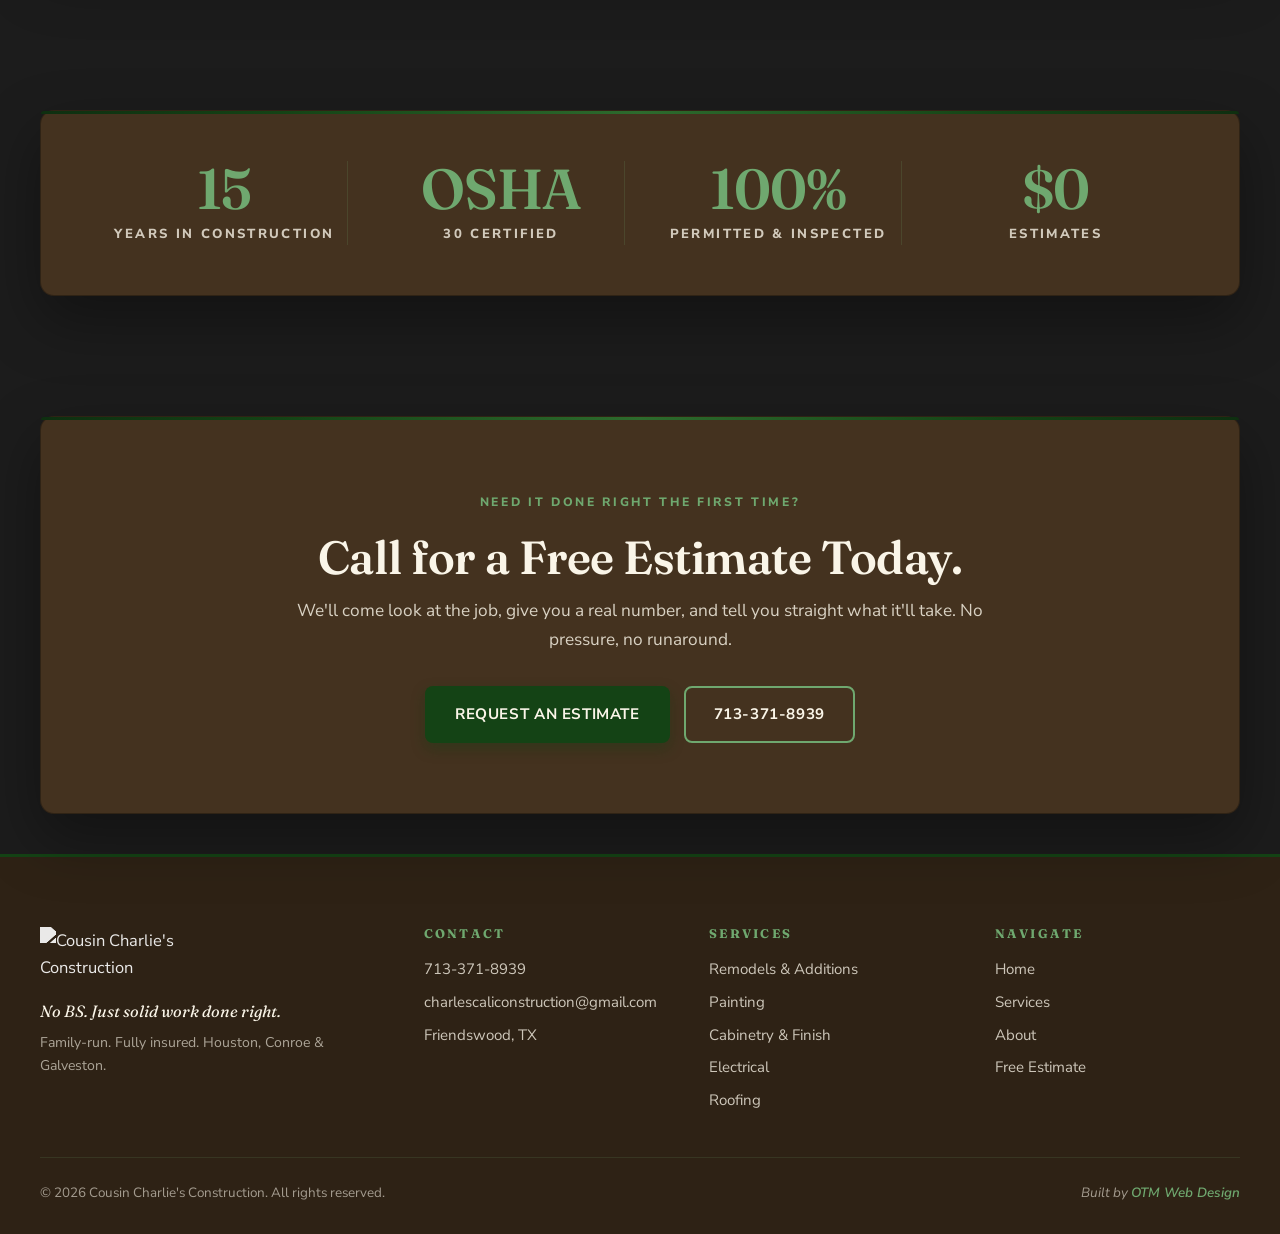
==== commit aecbb525: "Updated with Charlies Edits Remove 90% in house, Add roofing service." ====
--- a/index.html
+++ b/index.html
@@ -94,7 +94,7 @@
           <div class="eyebrow">Who We Are</div>
           <h2>Family-Run. Fully Insured. Built on Doing It Right.</h2>
           <p>Cousin Charlie's Construction is a family-run construction company based in Friendswood, serving homeowners and businesses across Houston, Conroe, and Galveston. With 15 years of construction experience and a full team of licensed trades on staff, we take on everything from ground-up home builds and full remodels to specialty electrical, painting, and commercial work.</p>
-          <p>We do 90% of the work in-house with our own licensed electrician and licensed plumber on staff. The few specialty partners we bring in are licensed and insured. We pull every permit, get every inspection, and do not cut corners to save a few bucks.</p>
+          <p>One company. Dirt to finishes. We handle the full build from start to finish with our own licensed electrician, licensed plumber, and finish crew. Every permit pulled, every inspection scheduled, no corners cut to save a few bucks.</p>
           <p class="intro-meta">Charlie's philosophy: "I like to build things and see satisfied customers." That's the whole business.</p>
           <a href="about.html" class="btn btn-primary intro-cta">More About Us</a>
         </div>
@@ -107,57 +107,57 @@
     <div class="container">
       <div class="section-head">
         <div class="eyebrow">What We Build</div>
-        <h2>From a Light Fixture to a Full Home Build.</h2>
-        <p class="section-sub">Specialty trades on staff, full remodels in-house, and ground-up new builds when you've got the plans. Here's a few of the things we do.</p>
+        <h2>One Company. Dirt to Finishes.</h2>
+        <p class="section-sub">Remodels, painting, cabinetry, fencing, new builds, electrical, and more. Carried from start to finish by Cousin Charlie's Construction. Here's a few of the things we do.</p>
       </div>
 
       <div class="services-grid">
+        <div class="service-card">
+          <div class="service-icon">
+            <svg viewBox="0 0 24 24" fill="none" stroke="currentColor" stroke-width="1.8"><path d="M4 4h16v6H4z"/><path d="M4 14h16v6H4z"/><path d="M9 4v6"/><path d="M15 14v6"/></svg>
+          </div>
+          <h3>Remodels &amp; Additions</h3>
+          <p>Kitchens, bathrooms, full home remodels, room additions, garage conversions. Cabinets, tile, plumbing, electrical, fixtures, finished clean.</p>
+        </div>
+
+        <div class="service-card">
+          <div class="service-icon">
+            <svg viewBox="0 0 24 24" fill="none" stroke="currentColor" stroke-width="1.8"><path d="M4 20h16"/><path d="M6 16l4-12 4 8 2-4 2 8"/></svg>
+          </div>
+          <h3>Interior &amp; Exterior Painting</h3>
+          <p>Painting done the right way, inside and out. Proper prep, clean lines, even coats, and the right paint for the job. From a wall to a whole house.</p>
+        </div>
+
+        <div class="service-card">
+          <div class="service-icon">
+            <svg viewBox="0 0 24 24" fill="none" stroke="currentColor" stroke-width="1.8"><path d="M4 6h16v12H4z"/><path d="M4 10h16"/><path d="M8 14h8"/><path d="M2 20h20"/></svg>
+          </div>
+          <h3>Custom Cabinetry &amp; Finish Work</h3>
+          <p>Kitchen cabinets, vanities, built-ins, mantles, crown molding, trim. The finish details that turn a job from done to done right.</p>
+        </div>
+
+        <div class="service-card">
+          <div class="service-icon">
+            <svg viewBox="0 0 24 24" fill="none" stroke="currentColor" stroke-width="1.8"><path d="M3 17h18"/><path d="M3 17l3-6h12l3 6"/><circle cx="8" cy="20" r="1"/><circle cx="16" cy="20" r="1"/></svg>
+          </div>
+          <h3>Fencing, Patios &amp; Outdoor</h3>
+          <p>Fences, slabs, driveways, walkways, patios, decks, sheds, and outdoor structures. Built and finished to hold up through Texas weather.</p>
+        </div>
+
+        <div class="service-card">
+          <div class="service-icon">
+            <svg viewBox="0 0 24 24" fill="none" stroke="currentColor" stroke-width="1.8"><path d="M3 12 12 3l9 9"/><path d="M5 10v10h14V10"/><path d="M10 20v-6h4v6"/></svg>
+          </div>
+          <h3>New Home Builds</h3>
+          <p>Ground-up custom home builds. If you've got the plans and the property, we handle permitting, framing, and the build out from foundation to finishes.</p>
+        </div>
+
         <div class="service-card">
           <div class="service-icon">
             <svg viewBox="0 0 24 24" fill="none" stroke="currentColor" stroke-width="1.8"><path d="M13 2L3 14h9l-1 8 10-12h-9l1-8z"/></svg>
           </div>
           <h3>Electrical Work</h3>
           <p>Licensed electrician on staff. Rewires, panel upgrades, lighting, kitchen and bath electrical, EV chargers. Permitted and inspected.</p>
-        </div>
-
-        <div class="service-card">
-          <div class="service-icon">
-            <svg viewBox="0 0 24 24" fill="none" stroke="currentColor" stroke-width="1.8"><path d="M4 20h16"/><path d="M6 16l4-12 4 8 2-4 2 8"/></svg>
-          </div>
-          <h3>Painting &amp; Finish Work</h3>
-          <p>Interior and exterior. Prep done properly, clean lines, even coats, and the right paint for the job. From a wall to a whole house.</p>
-        </div>
-
-        <div class="service-card">
-          <div class="service-icon">
-            <svg viewBox="0 0 24 24" fill="none" stroke="currentColor" stroke-width="1.8"><path d="M8 2v4M16 2v4M3 10h18M5 6h14a2 2 0 012 2v12a2 2 0 01-2 2H5a2 2 0 01-2-2V8a2 2 0 012-2z"/></svg>
-          </div>
-          <h3>Plumbing</h3>
-          <p>Licensed plumber on staff. Bath and kitchen reroutes, water lines, fixture installs, repairs. In-house, no waiting on outside trades.</p>
-        </div>
-
-        <div class="service-card">
-          <div class="service-icon">
-            <svg viewBox="0 0 24 24" fill="none" stroke="currentColor" stroke-width="1.8"><path d="M4 4h16v6H4z"/><path d="M4 14h16v6H4z"/><path d="M9 4v6"/><path d="M15 14v6"/></svg>
-          </div>
-          <h3>Remodels &amp; Additions</h3>
-          <p>Kitchens, bathrooms, full home remodels, room additions, garage conversions. Cabinets, tile, plumbing, electrical, fixtures, finished clean.</p>
-        </div>
-
-        <div class="service-card">
-          <div class="service-icon">
-            <svg viewBox="0 0 24 24" fill="none" stroke="currentColor" stroke-width="1.8"><path d="M3 17h18"/><path d="M3 17l3-6h12l3 6"/><circle cx="8" cy="20" r="1"/><circle cx="16" cy="20" r="1"/></svg>
-          </div>
-          <h3>Patios, Concrete &amp; Outdoor</h3>
-          <p>Slabs, driveways, walkways, patios, decks, sheds, and outdoor structures. Built and finished to hold up through Texas weather.</p>
-        </div>
-
-        <div class="service-card">
-          <div class="service-icon">
-            <svg viewBox="0 0 24 24" fill="none" stroke="currentColor" stroke-width="1.8"><path d="M3 12 12 3l9 9"/><path d="M5 10v10h14V10"/><path d="M10 20v-6h4v6"/></svg>
-          </div>
-          <h3>New Home Builds</h3>
-          <p>Ground-up custom home builds. If you've got the plans and the property, we handle permitting, framing, and the build out from foundation to finish.</p>
         </div>
       </div>
 
@@ -291,11 +291,11 @@
         </div>
         <div class="footer-col">
           <h4>Services</h4>
-          <a href="services.html">New Home Builds</a>
+          <a href="services.html">Remodels &amp; Additions</a>
           <a href="services.html">Painting</a>
+          <a href="services.html">Cabinetry &amp; Finish</a>
           <a href="services.html">Electrical</a>
-          <a href="services.html">Remodels &amp; Additions</a>
-          <a href="services.html">Patios &amp; Outdoor</a>
+          <a href="services.html">Roofing</a>
         </div>
         <div class="footer-col">
           <h4>Navigate</h4>
--- a/styles.css
+++ b/styles.css
@@ -1514,14 +1514,19 @@
   .footer-grid { grid-template-columns: 1fr 1fr; }
   .footer-col:last-child { grid-column: auto; display: block; }
 
-  /* additional services stack on mobile */
+  /* additional services stack on mobile: image always on top */
   .additional-row,
   .additional-row-reverse {
     grid-template-columns: 1fr;
     min-height: auto;
   }
+  .additional-row .additional-image,
   .additional-row-reverse .additional-image {
     order: 1;
+  }
+  .additional-row .additional-text,
+  .additional-row-reverse .additional-text {
+    order: 2;
   }
   .additional-image {
     aspect-ratio: 16/10;
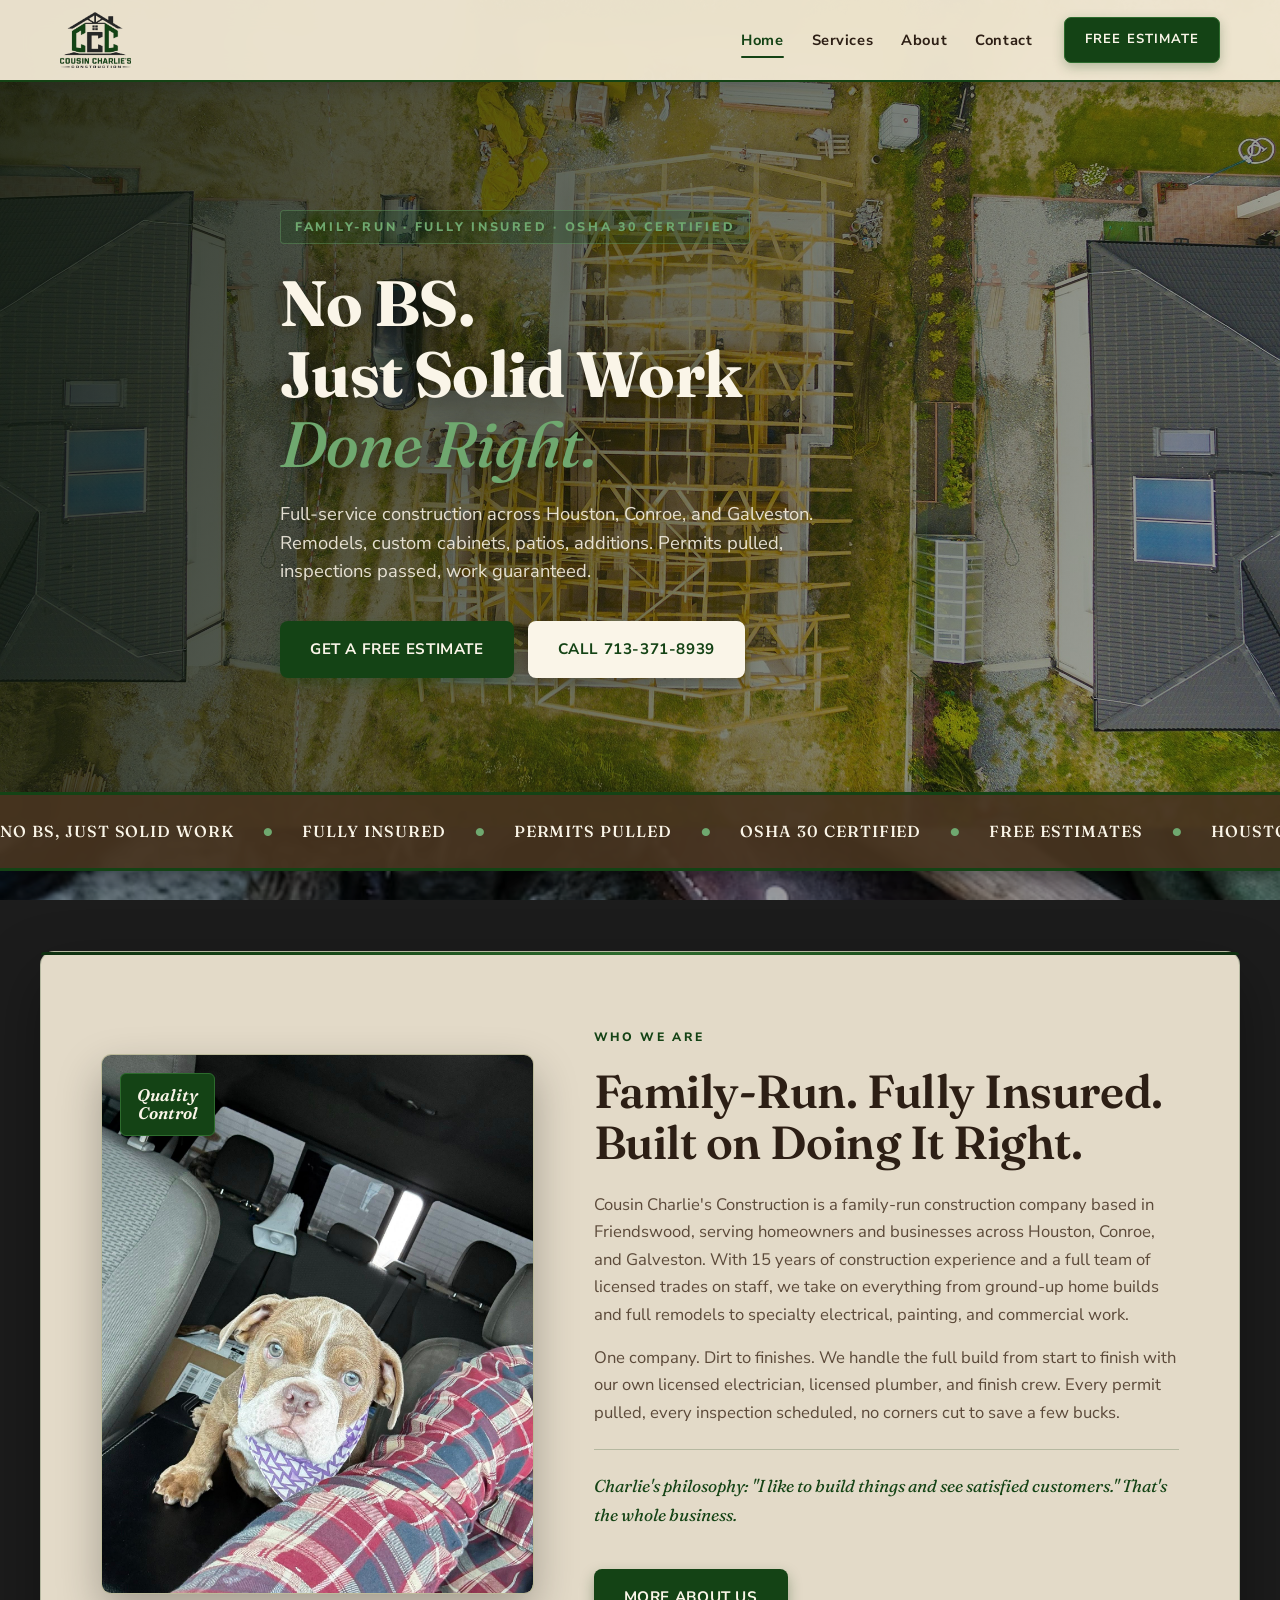
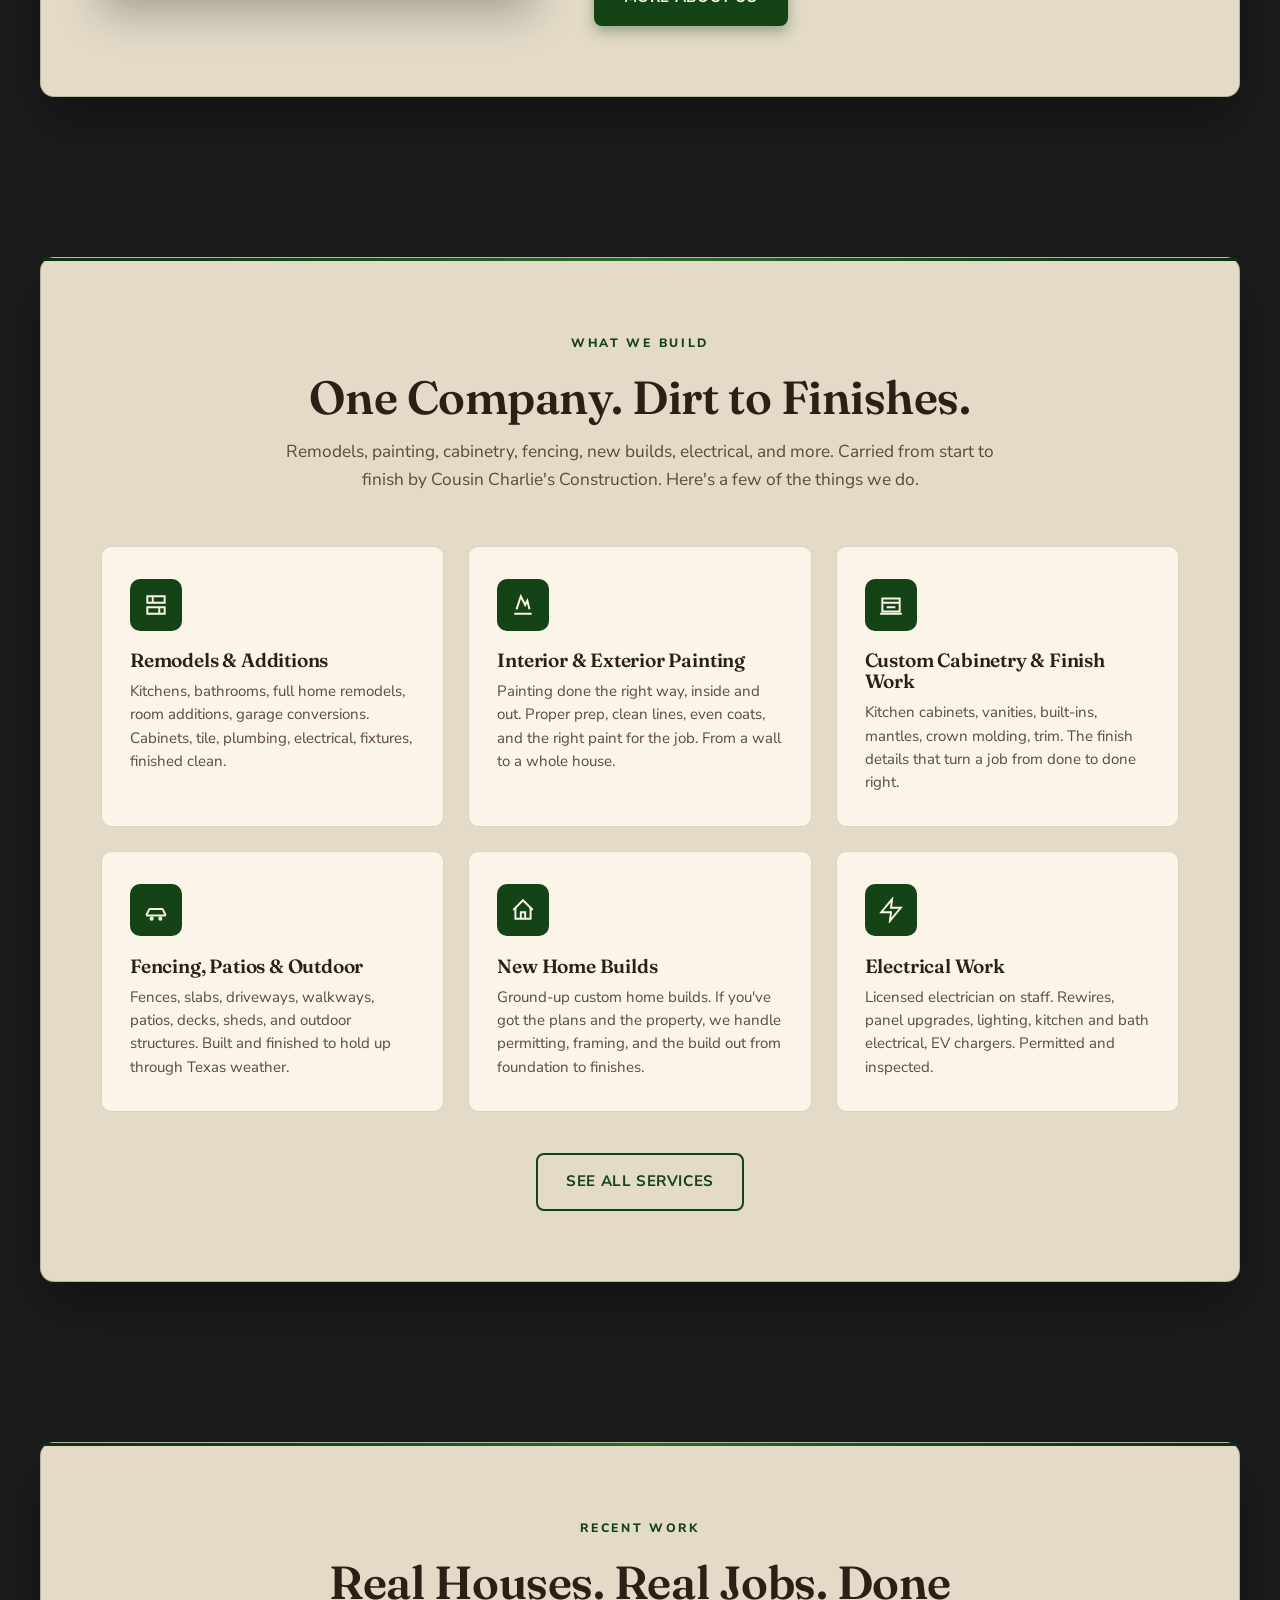
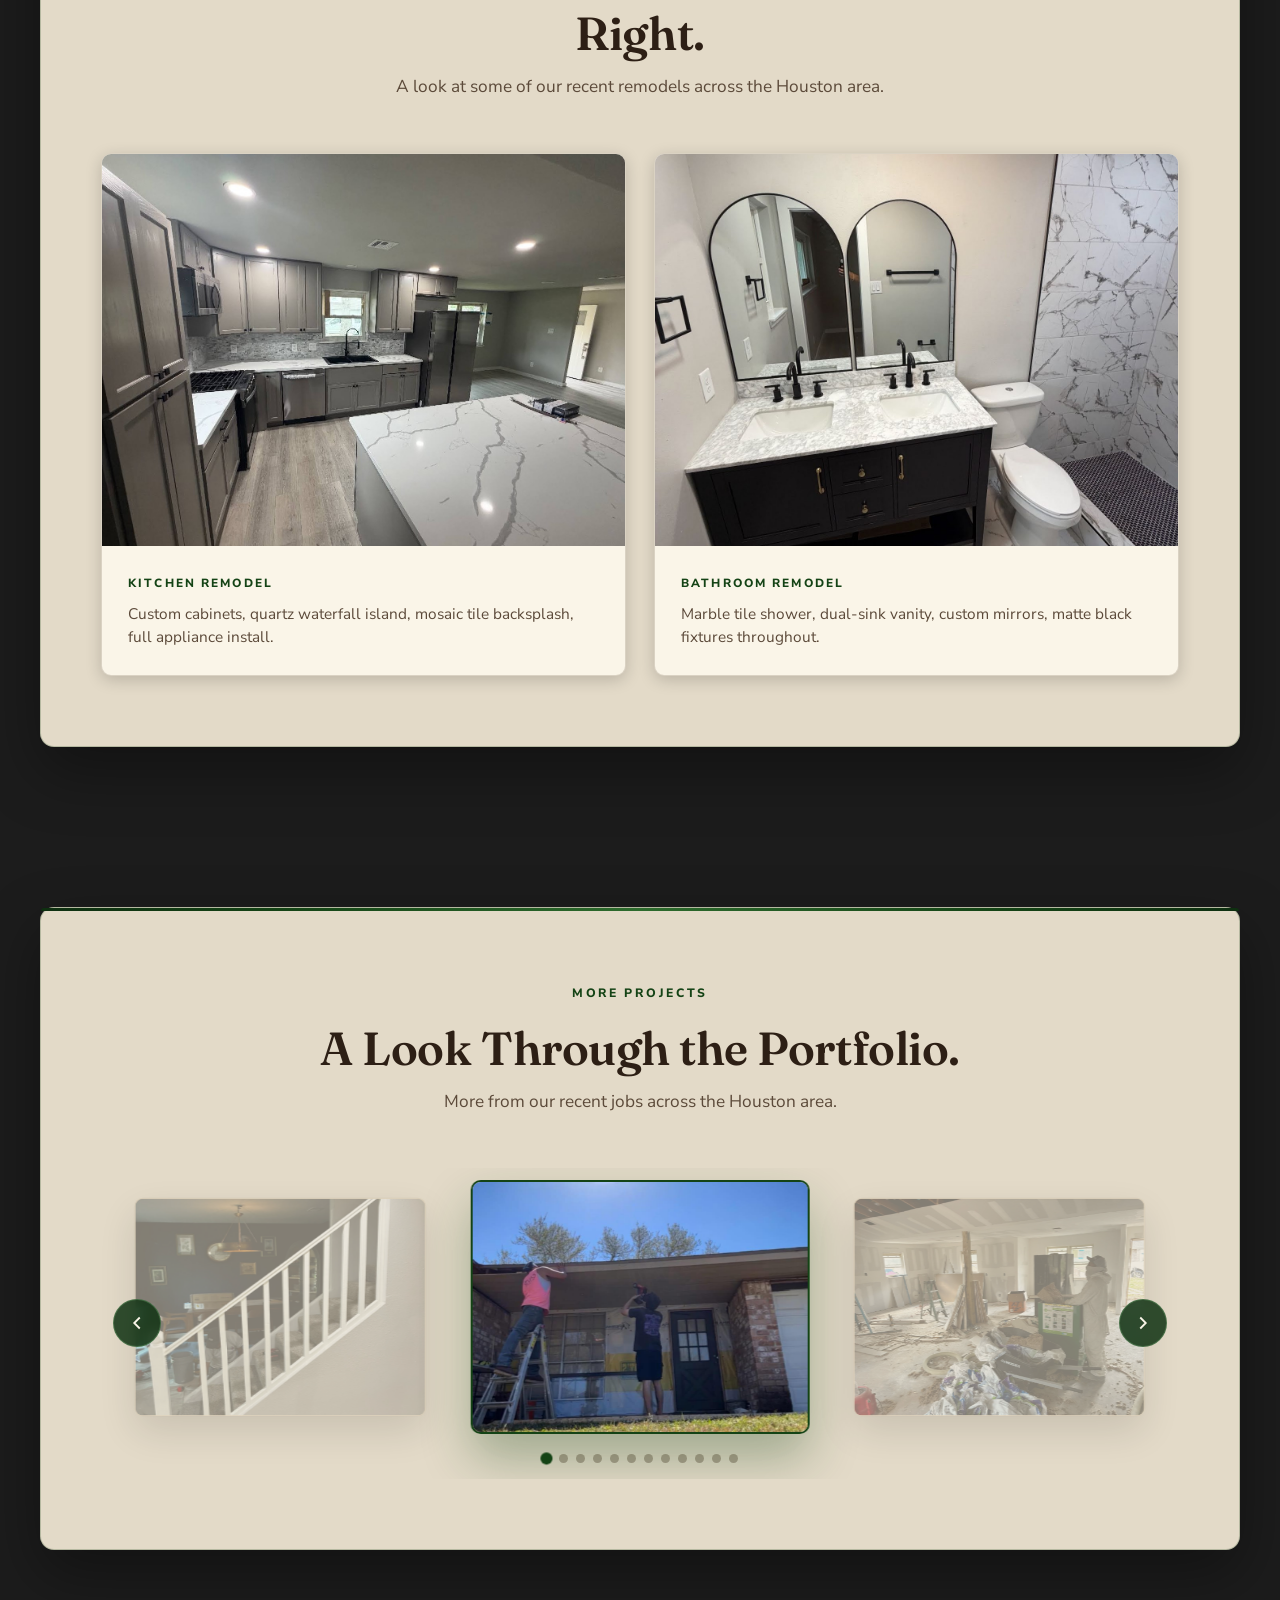
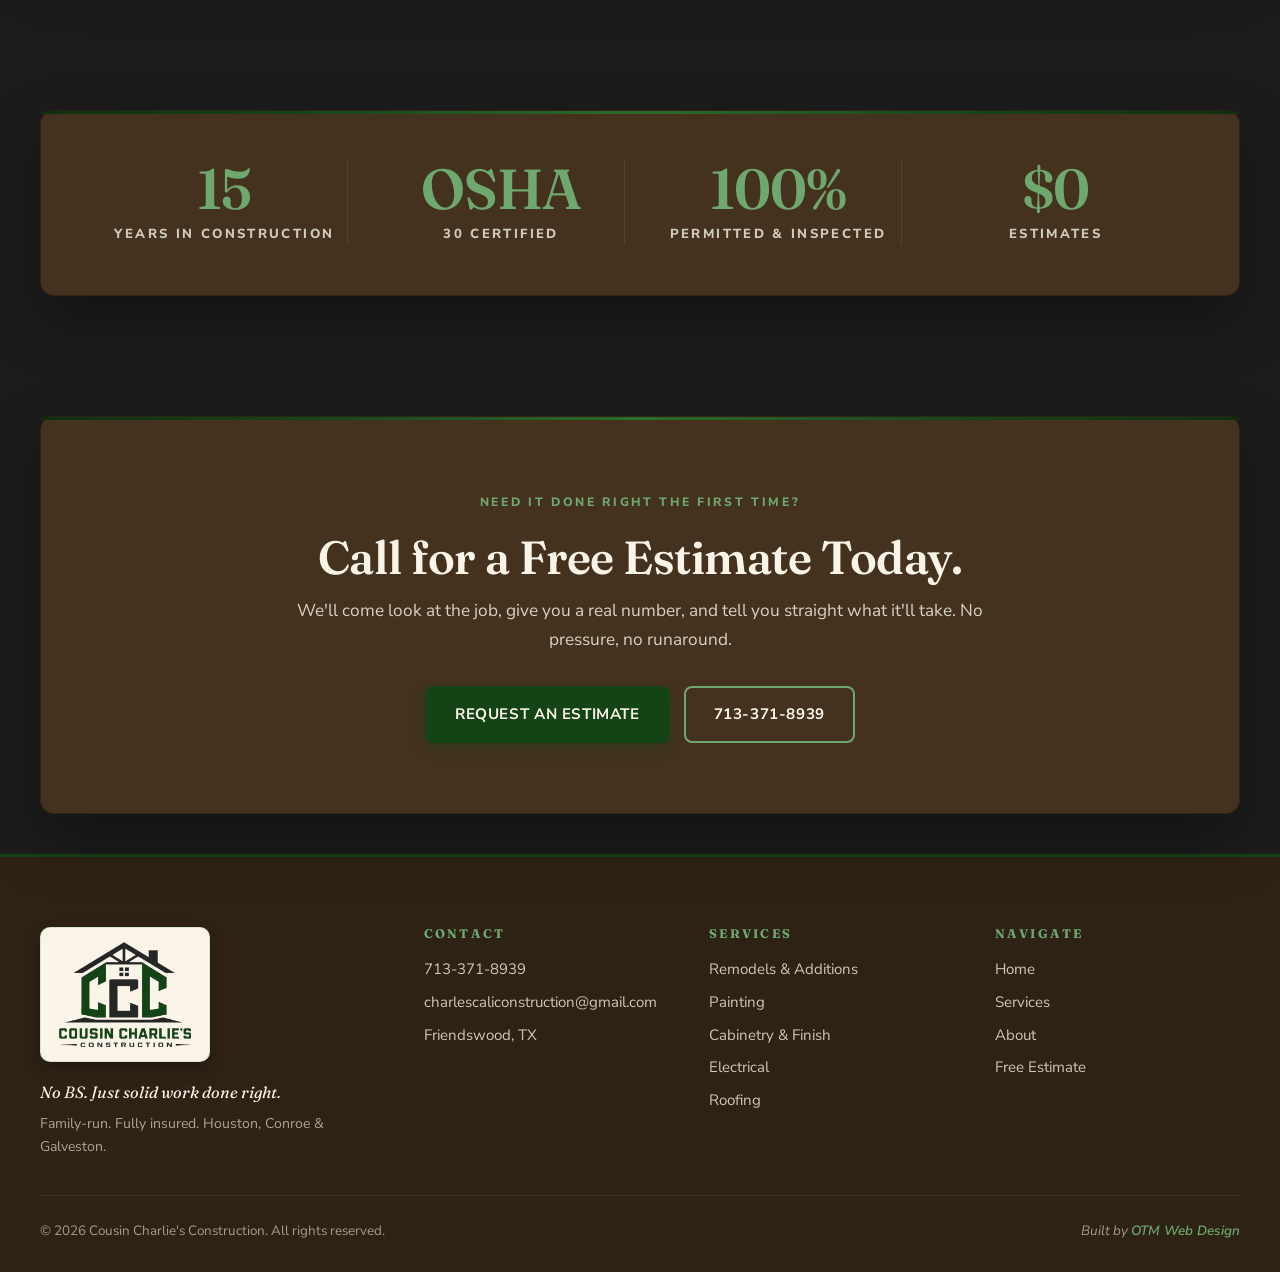
==== commit bc1136d2: "Added logo" ====
--- a/index.html
+++ b/index.html
@@ -16,9 +16,8 @@
   <!-- NAV -->
   <nav class="nav">
     <div class="nav-inner">
-      <a href="index.html" class="wordmark">
-        <span class="wordmark-cousin">Cousin Charlie's</span>
-        <span class="wordmark-construction">CONSTRUCTION</span>
+      <a href="index.html" class="nav-logo-link" aria-label="Cousin Charlie's Construction Home">
+        <img src="assets/logo.png" alt="Cousin Charlie's Construction" class="nav-logo" />
       </a>
       <ul class="nav-links">
         <li><a href="index.html">Home</a></li>
--- a/styles.css
+++ b/styles.css
@@ -241,38 +241,33 @@
   position: fixed;
   top: 0; left: 0; right: 0;
   z-index: 100;
-  background: rgba(20, 16, 12, 0.78);
+  background: rgba(245, 235, 215, 0.94);
   backdrop-filter: blur(14px);
   -webkit-backdrop-filter: blur(14px);
-  border-bottom: 1px solid rgba(111, 168, 111, 0.18);
+  border-bottom: 2px solid var(--green-deep);
+  box-shadow: 0 4px 18px rgba(0, 0, 0, 0.18);
 }
 .nav-inner {
   max-width: var(--max-width);
   margin: 0 auto;
-  padding: 16px var(--gutter);
+  padding: 12px var(--gutter);
   display: flex;
   align-items: center;
   gap: 32px;
 }
-.wordmark {
-  display: flex;
-  flex-direction: column;
-  line-height: 1;
-}
-.wordmark-cousin {
-  font-family: 'Fraunces', serif;
-  font-style: italic;
-  font-weight: 600;
-  color: var(--cream-light);
-  font-size: 0.92rem;
-  letter-spacing: 0.01em;
-}
-.wordmark-construction {
-  font-family: 'Nunito Sans', sans-serif;
-  font-weight: 800;
-  color: var(--green-pale);
-  font-size: 1.1rem;
-  letter-spacing: 0.16em;
+.nav-logo-link {
+  display: flex;
+  align-items: center;
+  line-height: 0;
+}
+.nav-logo {
+  height: 56px;
+  width: auto;
+  display: block;
+  transition: transform 0.18s ease;
+}
+.nav-logo-link:hover .nav-logo {
+  transform: scale(1.03);
 }
 
 .nav-links {
@@ -281,17 +276,17 @@
   margin-left: auto;
 }
 .nav-links a {
-  color: var(--cream-light);
-  font-weight: 600;
+  color: var(--espresso);
+  font-weight: 700;
   font-size: 0.92rem;
   letter-spacing: 0.04em;
   transition: color 0.18s ease;
   position: relative;
   padding: 4px 0;
 }
-.nav-links a:hover { color: var(--green-pale); }
+.nav-links a:hover { color: var(--green-deep); }
 .nav-links a.is-active {
-  color: var(--green-pale);
+  color: var(--green-deep);
 }
 .nav-links a.is-active::after {
   content: '';
@@ -299,22 +294,28 @@
   left: 0; right: 0;
   bottom: -4px;
   height: 2px;
-  background: var(--green-pale);
+  background: var(--green-deep);
   border-radius: 2px;
 }
 
 .nav-cta {
   background: var(--green-deep);
   color: var(--cream-light);
-  padding: 10px 18px;
+  padding: 11px 20px;
   border-radius: 7px;
   font-weight: 700;
   font-size: 0.82rem;
   letter-spacing: 0.08em;
   text-transform: uppercase;
-  transition: background 0.18s ease;
-}
-.nav-cta:hover { background: var(--green-mid); }
+  transition: background 0.18s ease, transform 0.18s ease, box-shadow 0.18s ease;
+  border: 1px solid var(--green-bright);
+  box-shadow: 0 4px 12px rgba(20, 67, 21, 0.28);
+}
+.nav-cta:hover {
+  background: var(--green-mid);
+  transform: translateY(-1px);
+  box-shadow: 0 6px 16px rgba(20, 67, 21, 0.4);
+}
 
 .hamburger {
   display: none;
@@ -329,7 +330,7 @@
   display: block;
   width: 24px;
   height: 2px;
-  background: var(--cream-light);
+  background: var(--espresso);
   margin: 0 auto;
   transition: transform 0.2s ease, opacity 0.2s ease;
 }
@@ -1422,10 +1423,15 @@
   flex-direction: column;
 }
 .footer-logo {
-  width: 150px;
+  width: 170px;
   height: auto;
-  margin-bottom: 1rem;
-  filter: brightness(0) invert(1) opacity(0.9);
+  margin-bottom: 1.1rem;
+  padding: 14px 18px;
+  background: var(--cream-light);
+  border-radius: 10px;
+  box-shadow: 0 6px 16px rgba(0, 0, 0, 0.28);
+  border: 1px solid rgba(111, 168, 111, 0.25);
+  display: block;
 }
 .footer-tag {
   font-family: 'Fraunces', serif;
@@ -1484,6 +1490,7 @@
   .section-marquee, .section-footer { padding: 0; }
   .section-footer .container-darkest { padding: 60px var(--gutter) 28px; }
   .container { padding: 50px 36px; }
+  .nav-logo { height: 44px; }
   .nav-links { display: none; }
   .nav-cta { display: none; }
   .hamburger { display: flex; margin-left: auto; }
@@ -1494,10 +1501,11 @@
     left: 0;
     right: 0;
     flex-direction: column;
-    background: rgba(20, 16, 12, 0.96);
+    background: rgba(245, 235, 215, 0.98);
     padding: 24px var(--gutter);
     gap: 18px;
-    border-bottom: 1px solid rgba(111, 168, 111, 0.2);
+    border-bottom: 2px solid var(--green-deep);
+    box-shadow: 0 6px 18px rgba(0, 0, 0, 0.2);
   }
   .hero { min-height: 80vh; padding-top: 120px; }
   .hero-sub-page { min-height: 50vh; padding-top: 140px; padding-bottom: 60px; }
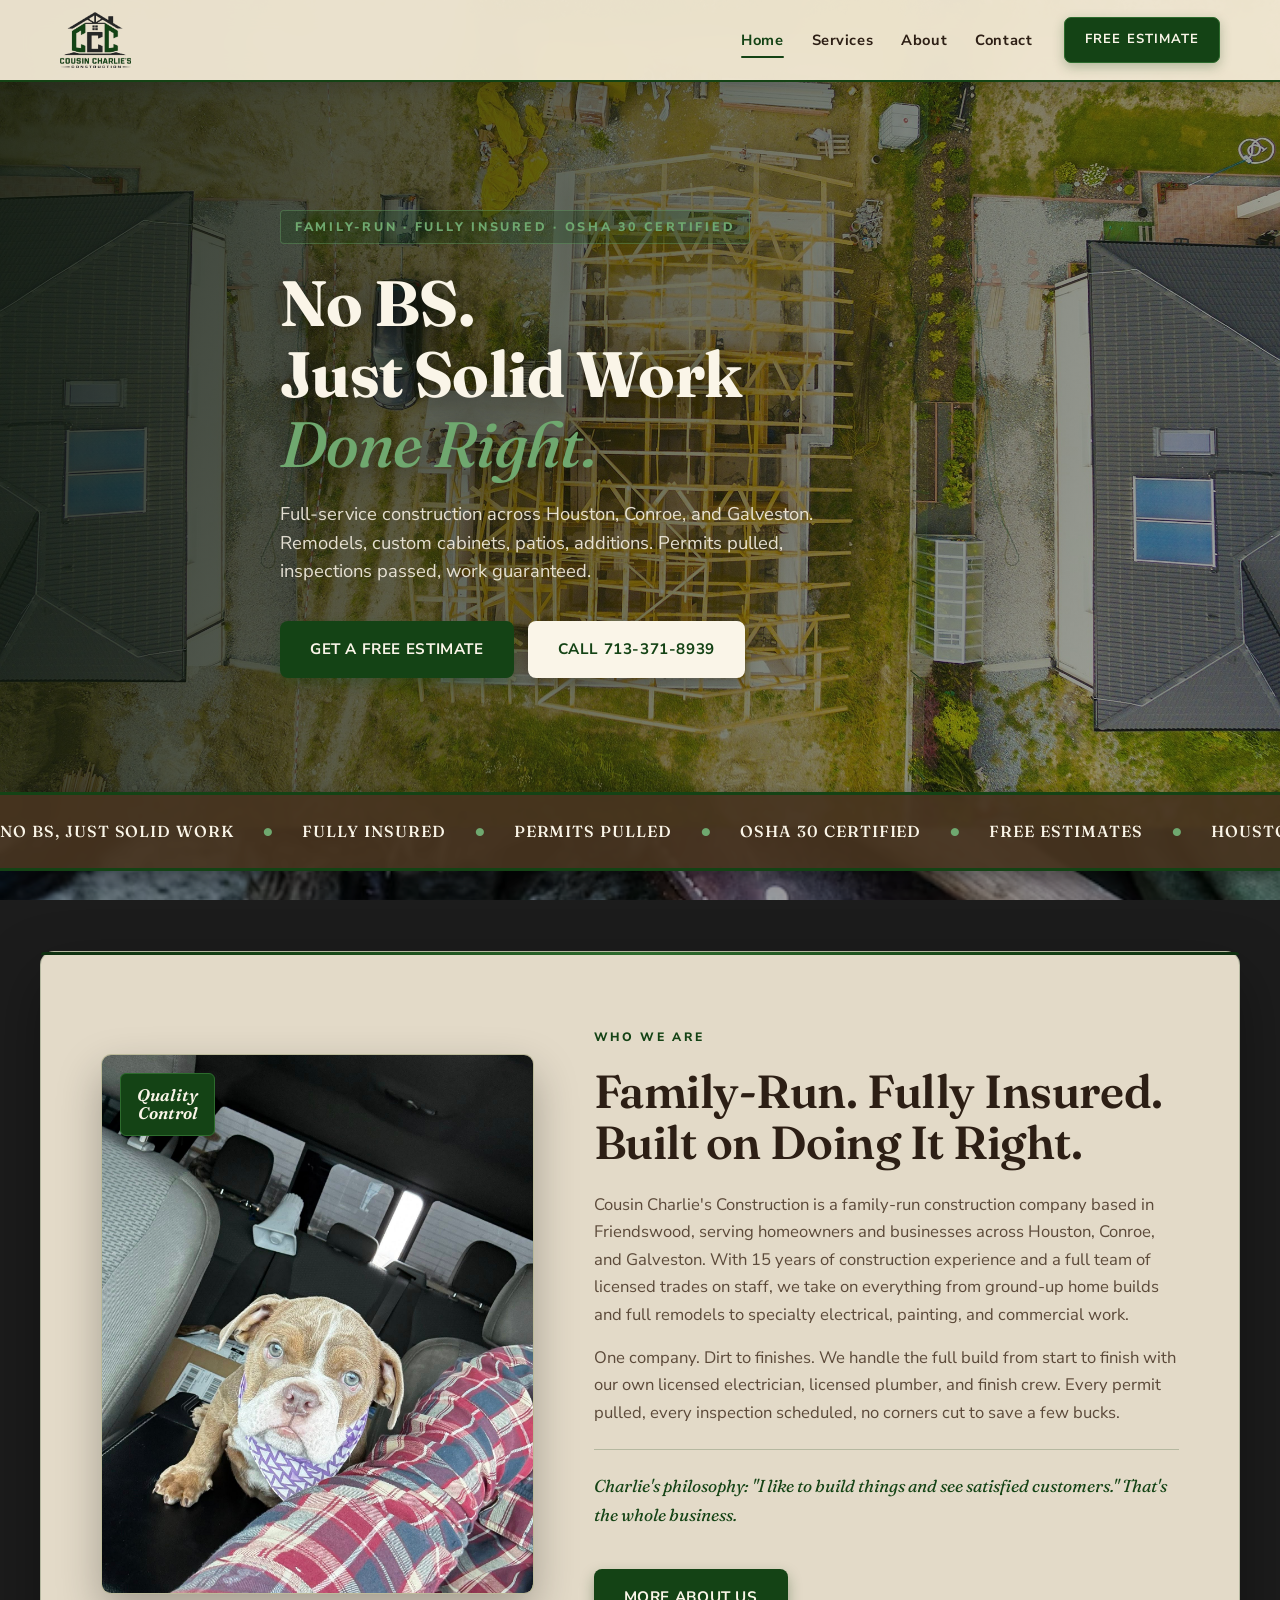
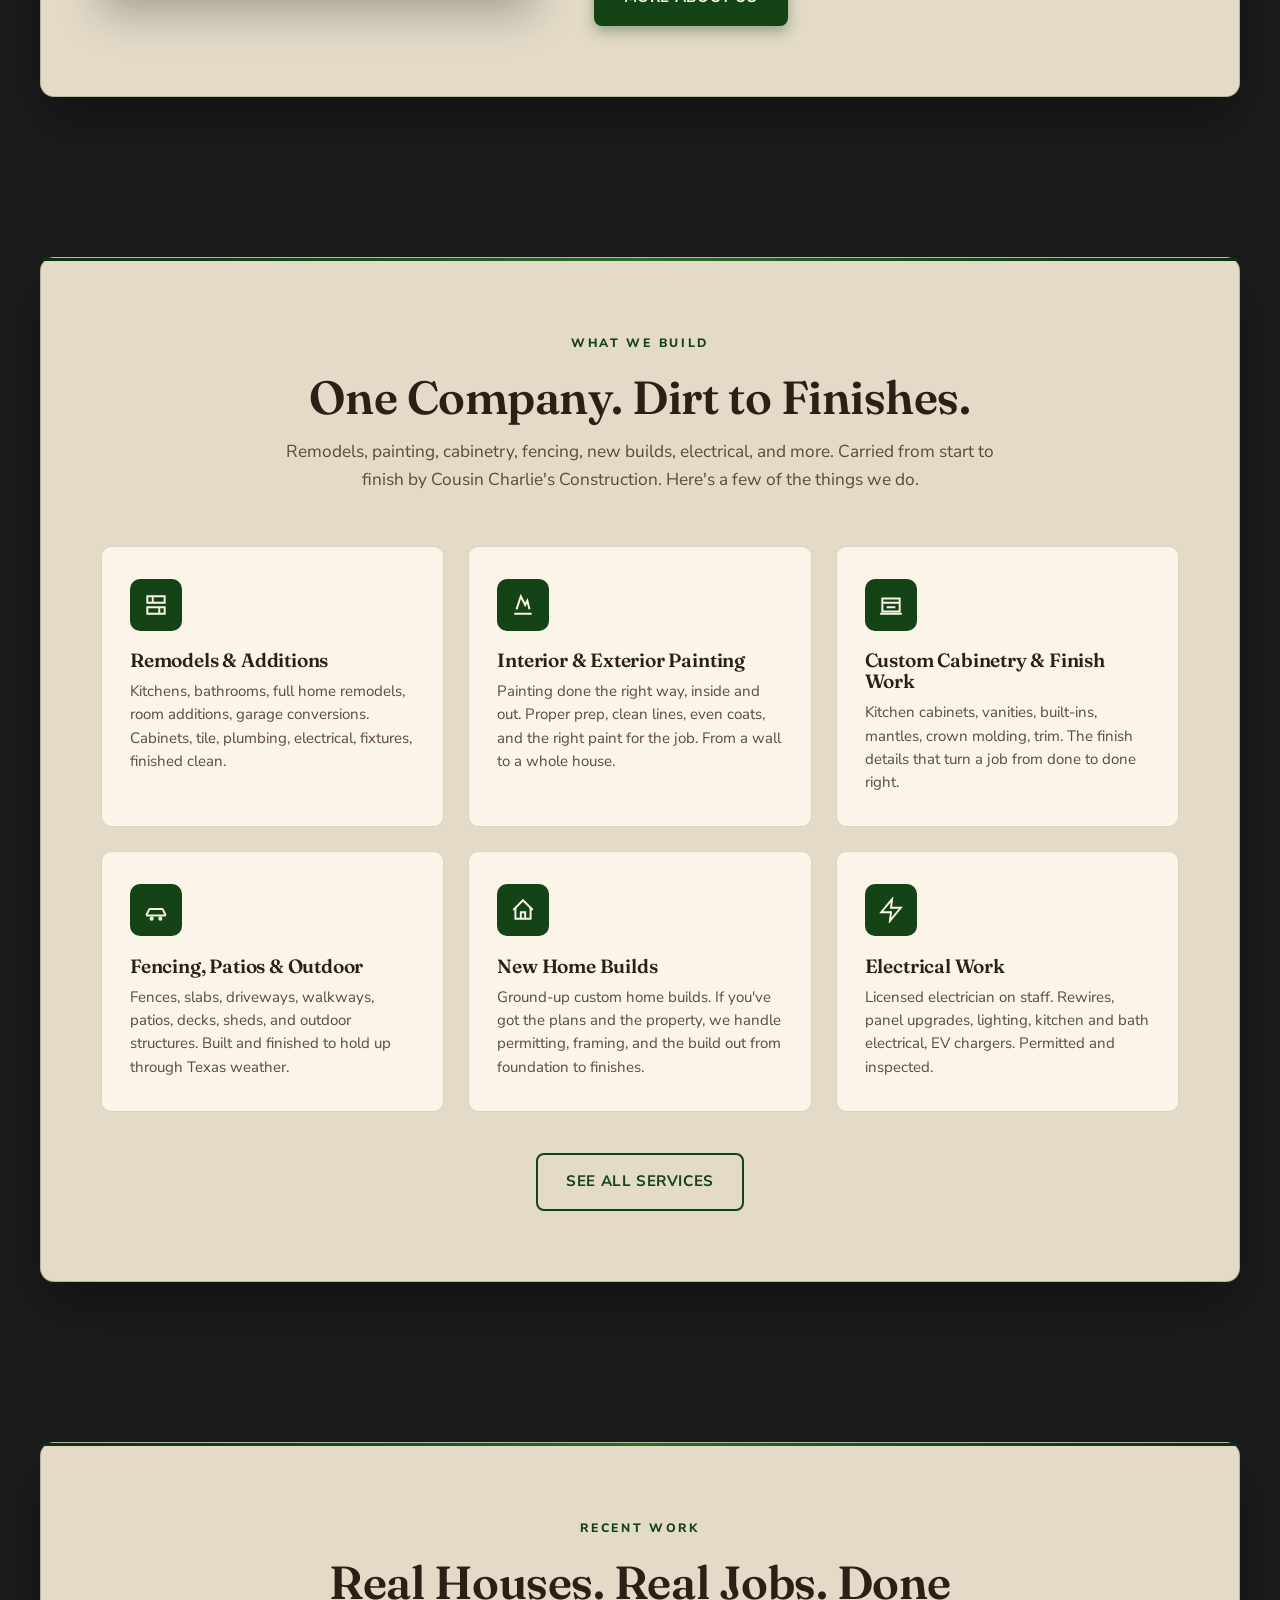
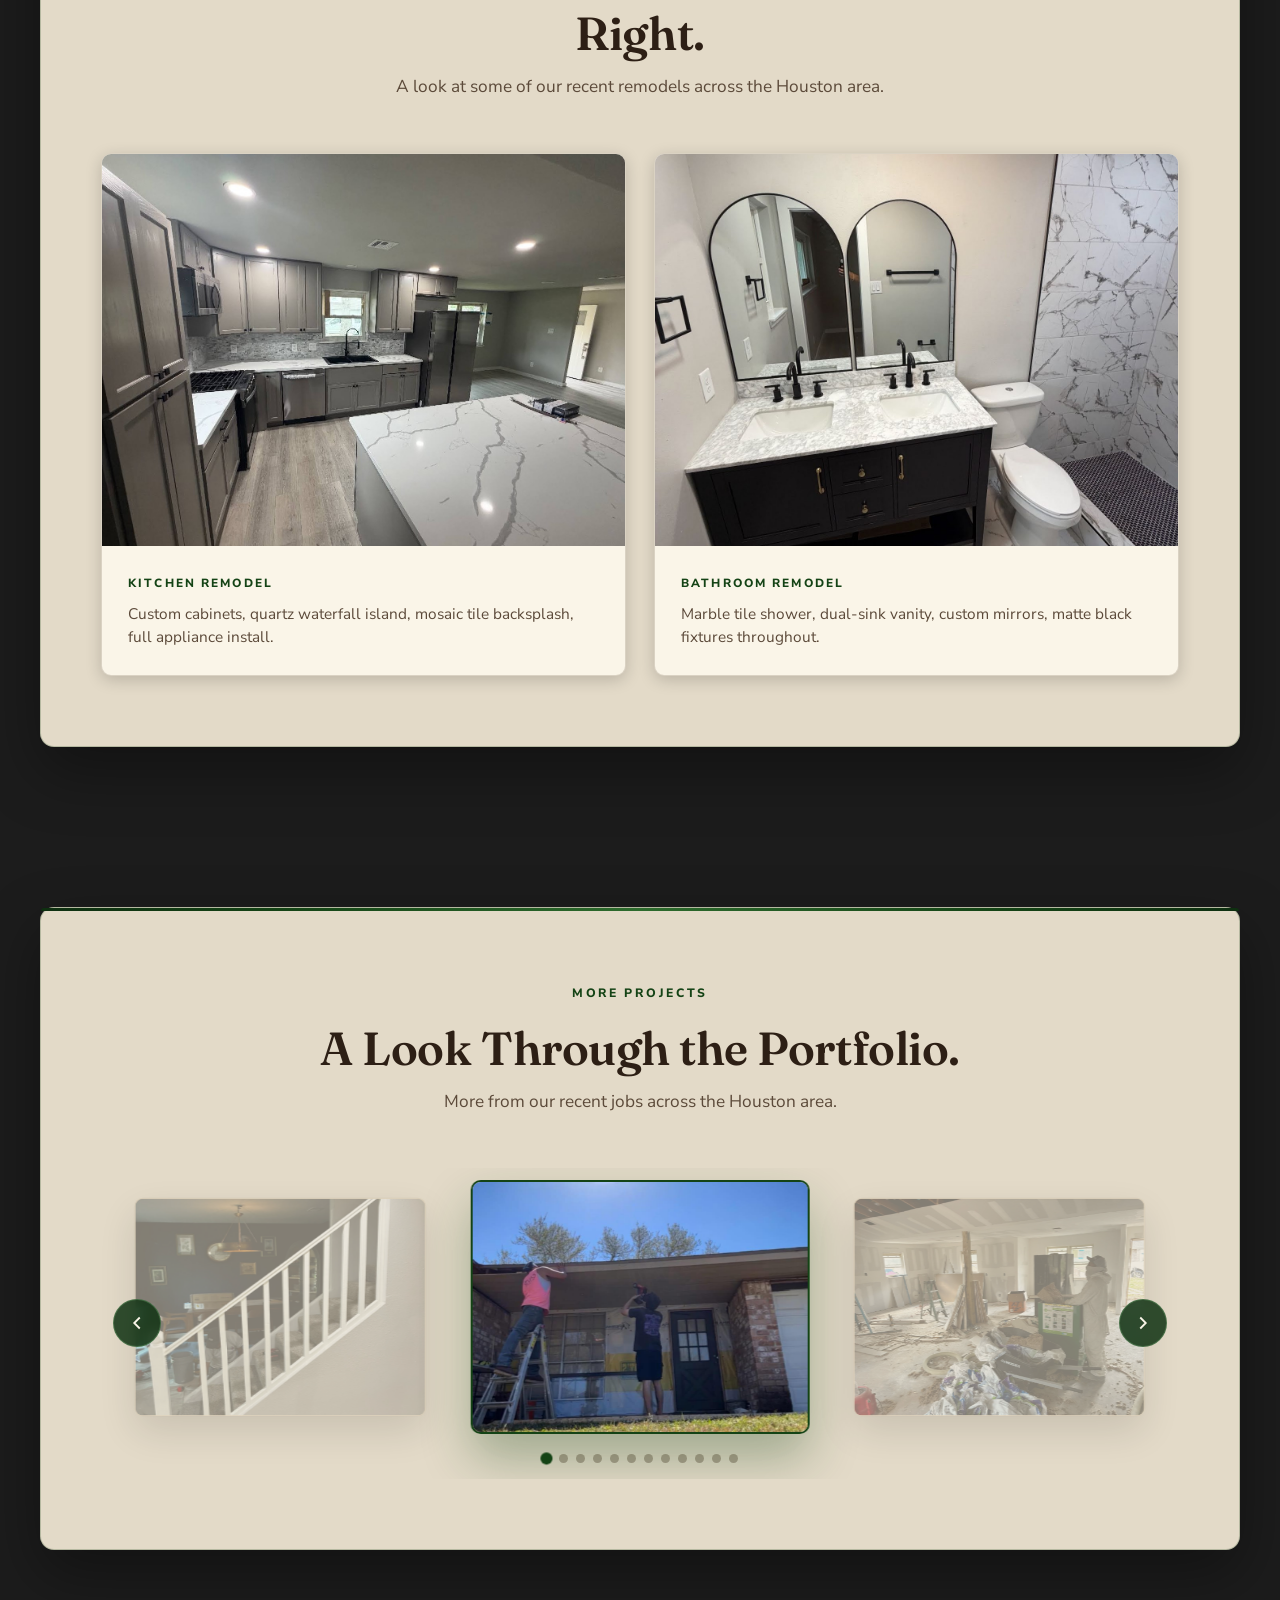
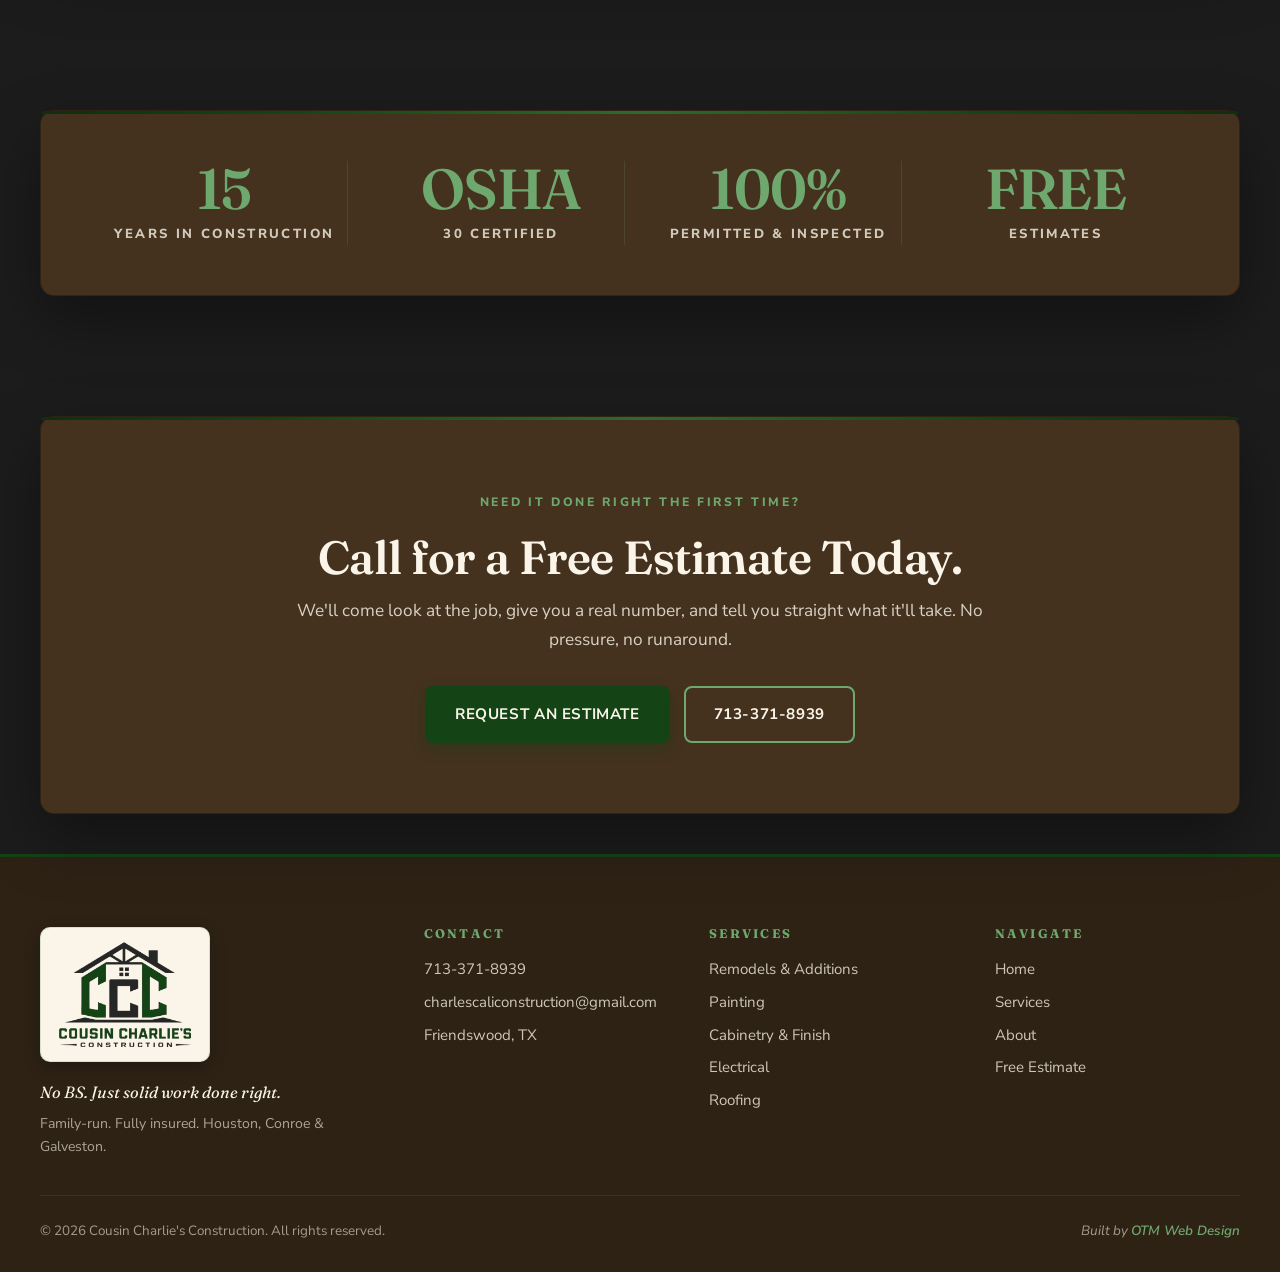
==== commit 28523e69: "free estimate change" ====
--- a/index.html
+++ b/index.html
@@ -251,7 +251,7 @@
           <div class="stat-label">Permitted &amp; Inspected</div>
         </div>
         <div class="stat">
-          <div class="stat-num">$0</div>
+          <div class="stat-num">FREE</div>
           <div class="stat-label">Estimates</div>
         </div>
       </div>
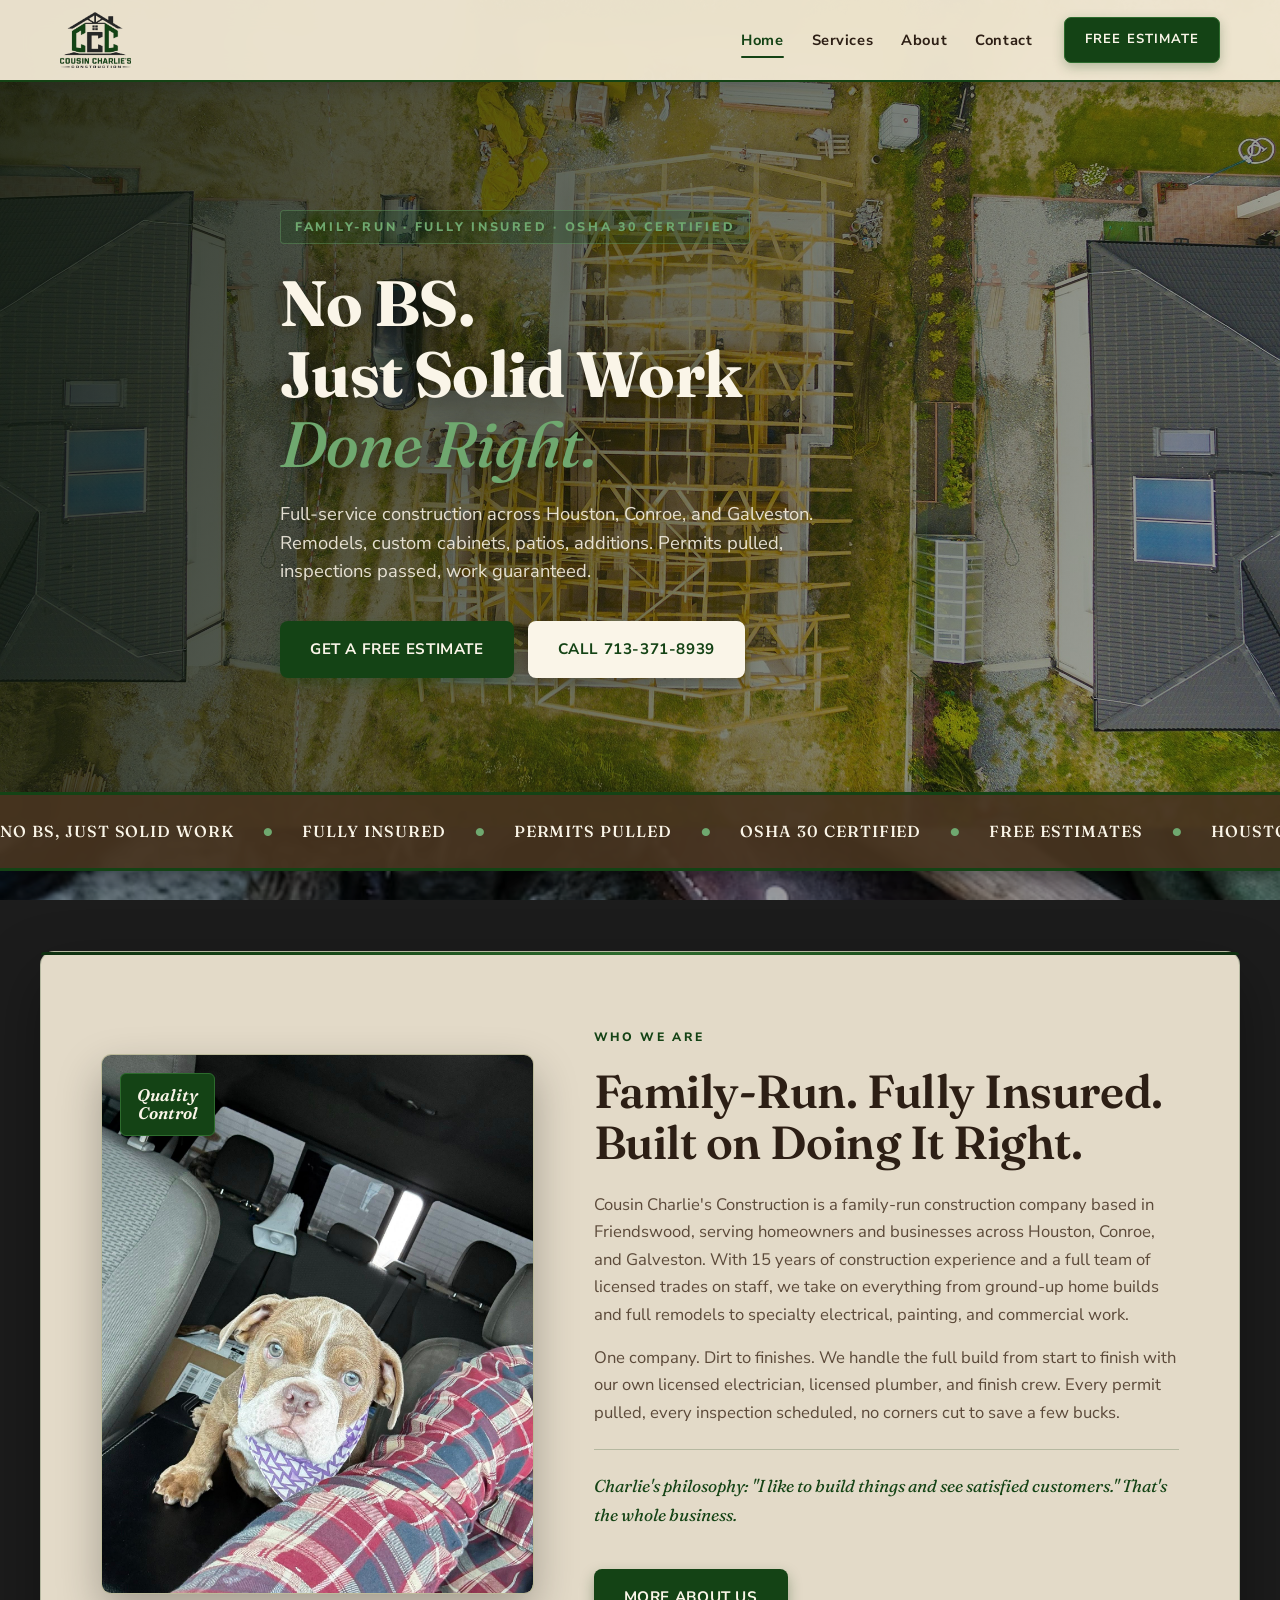
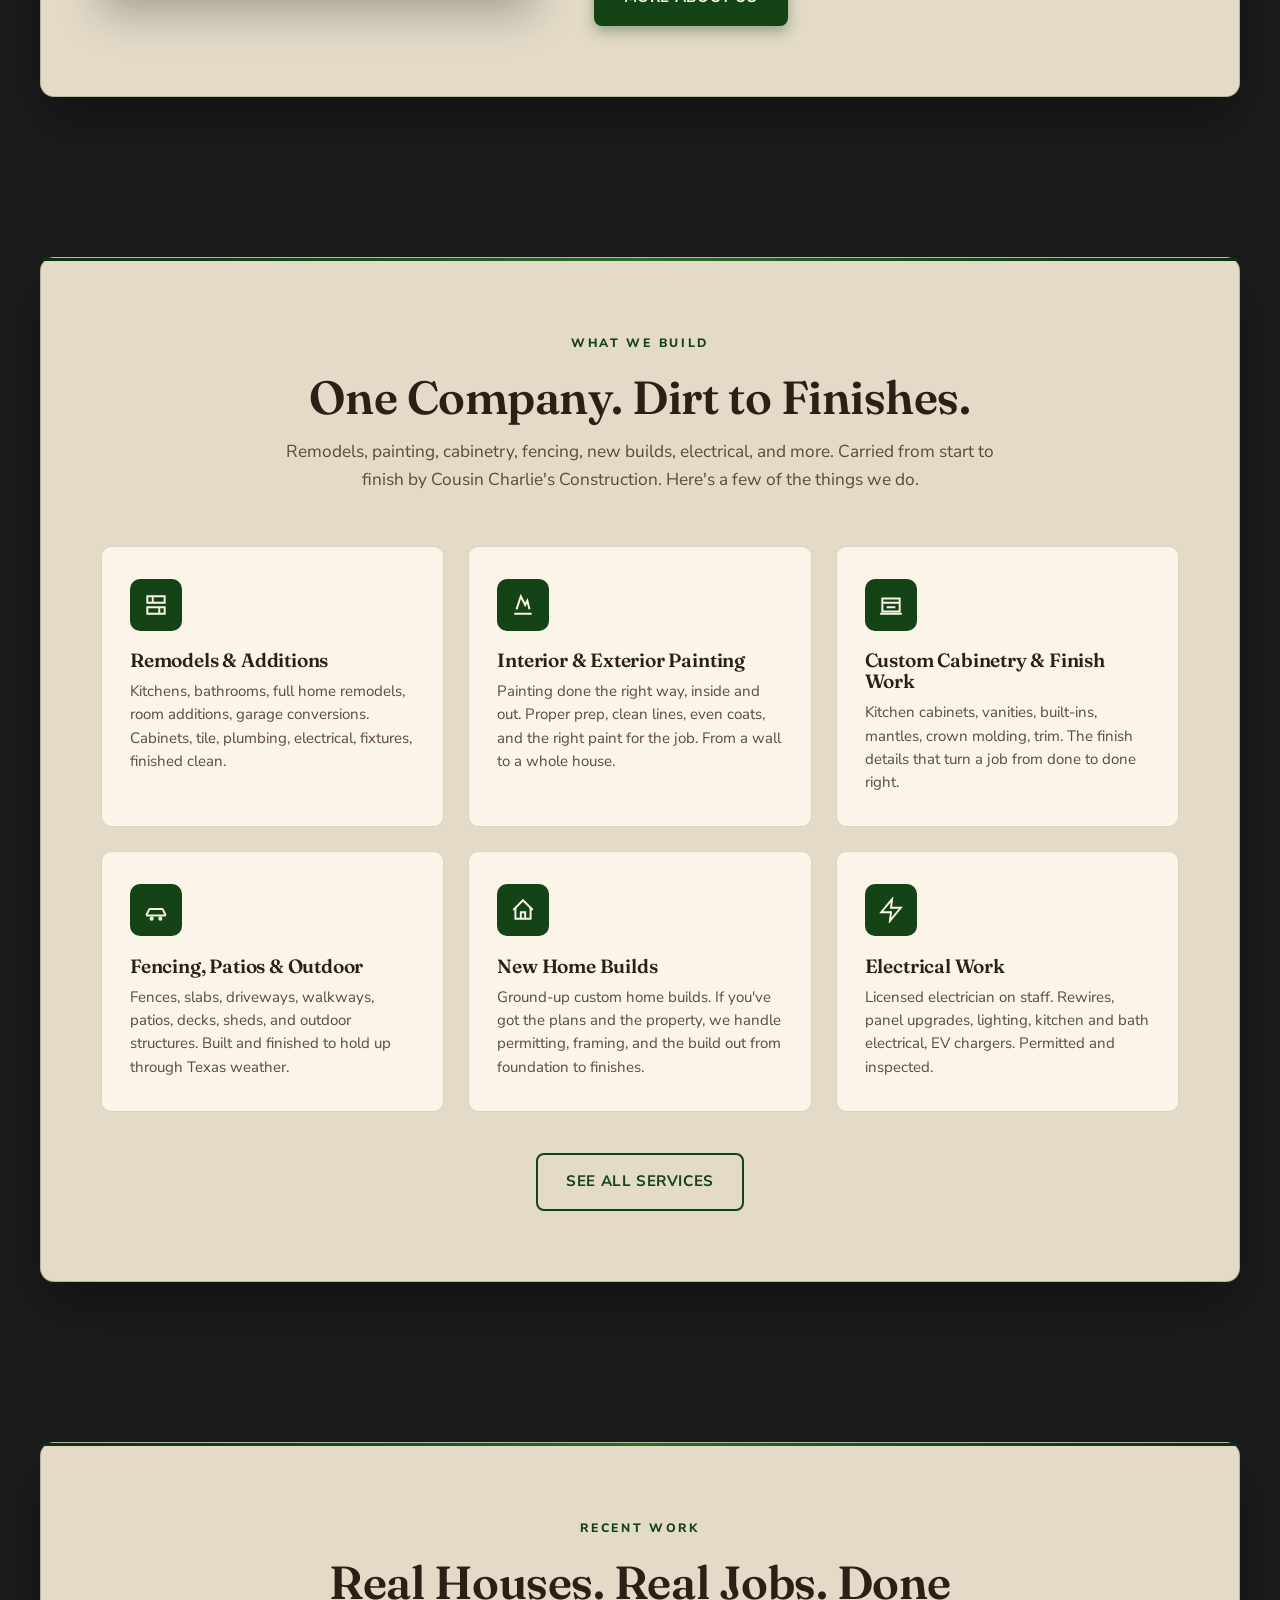
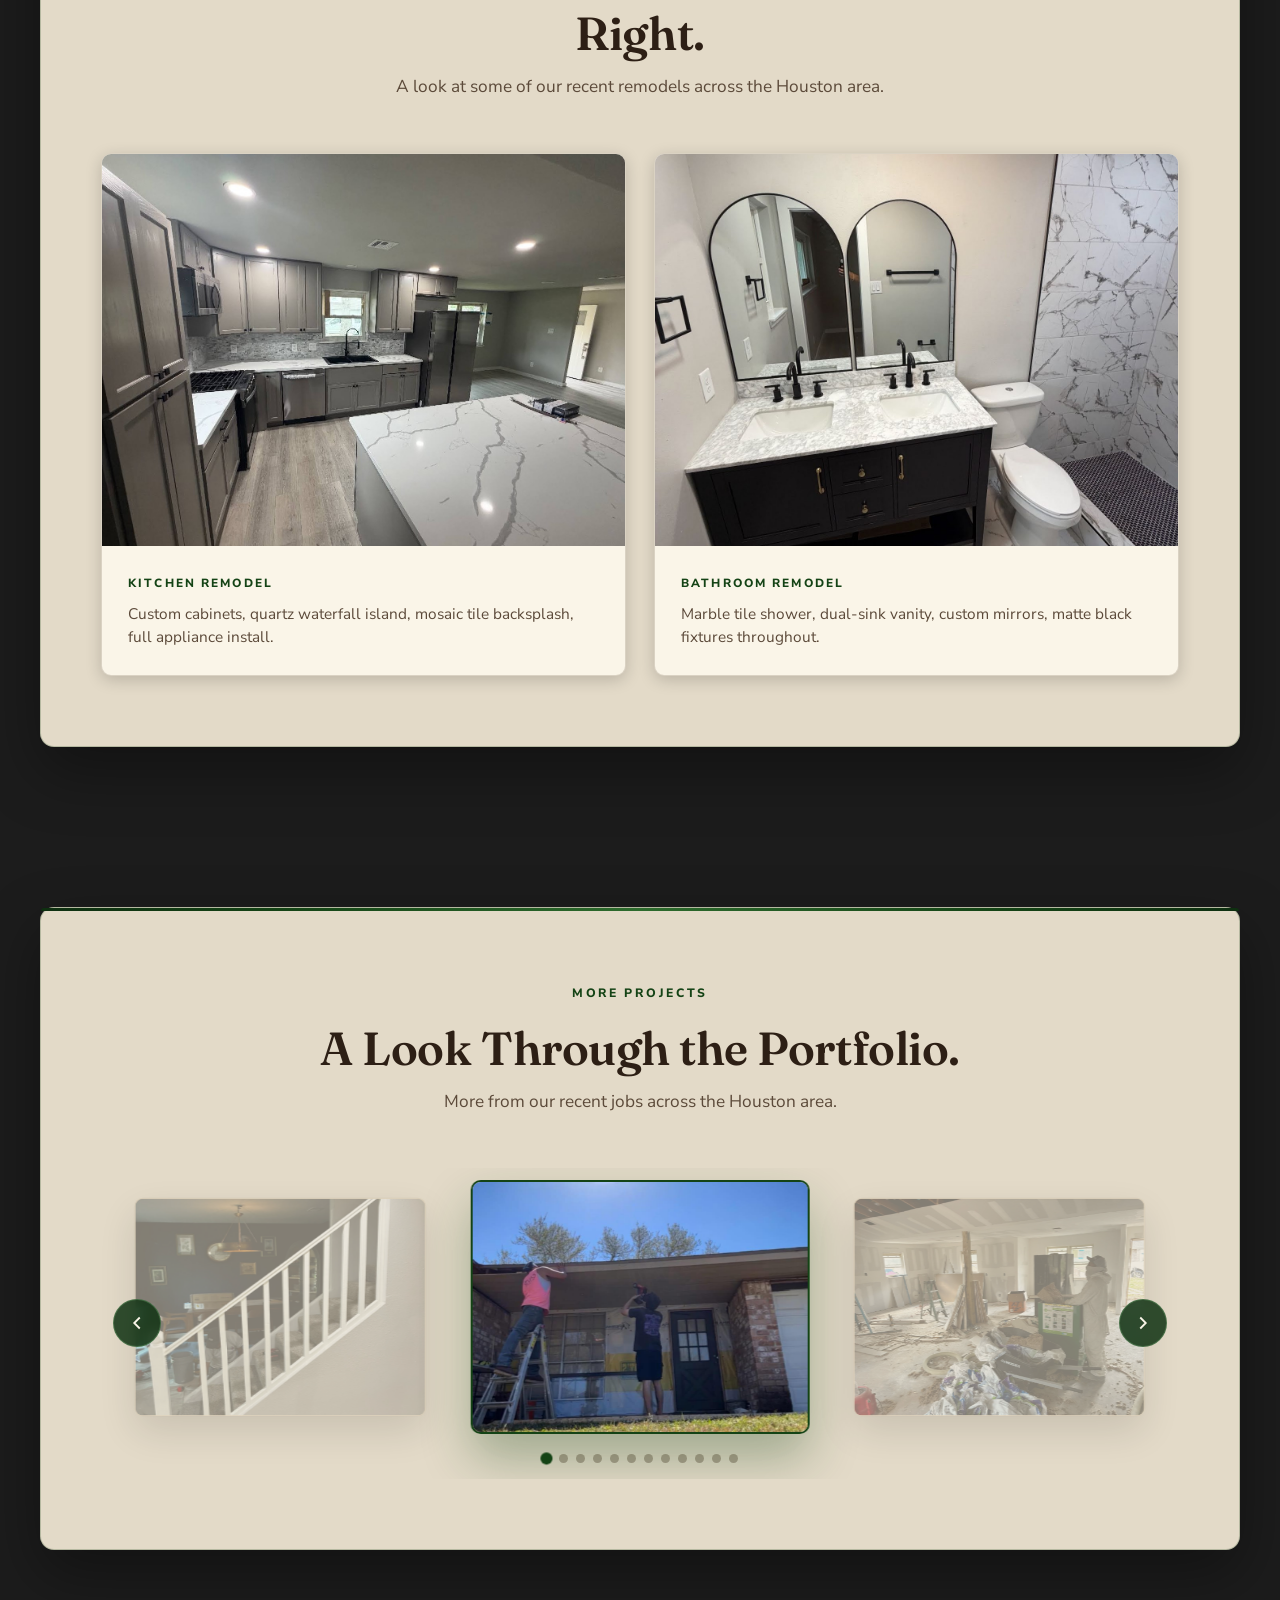
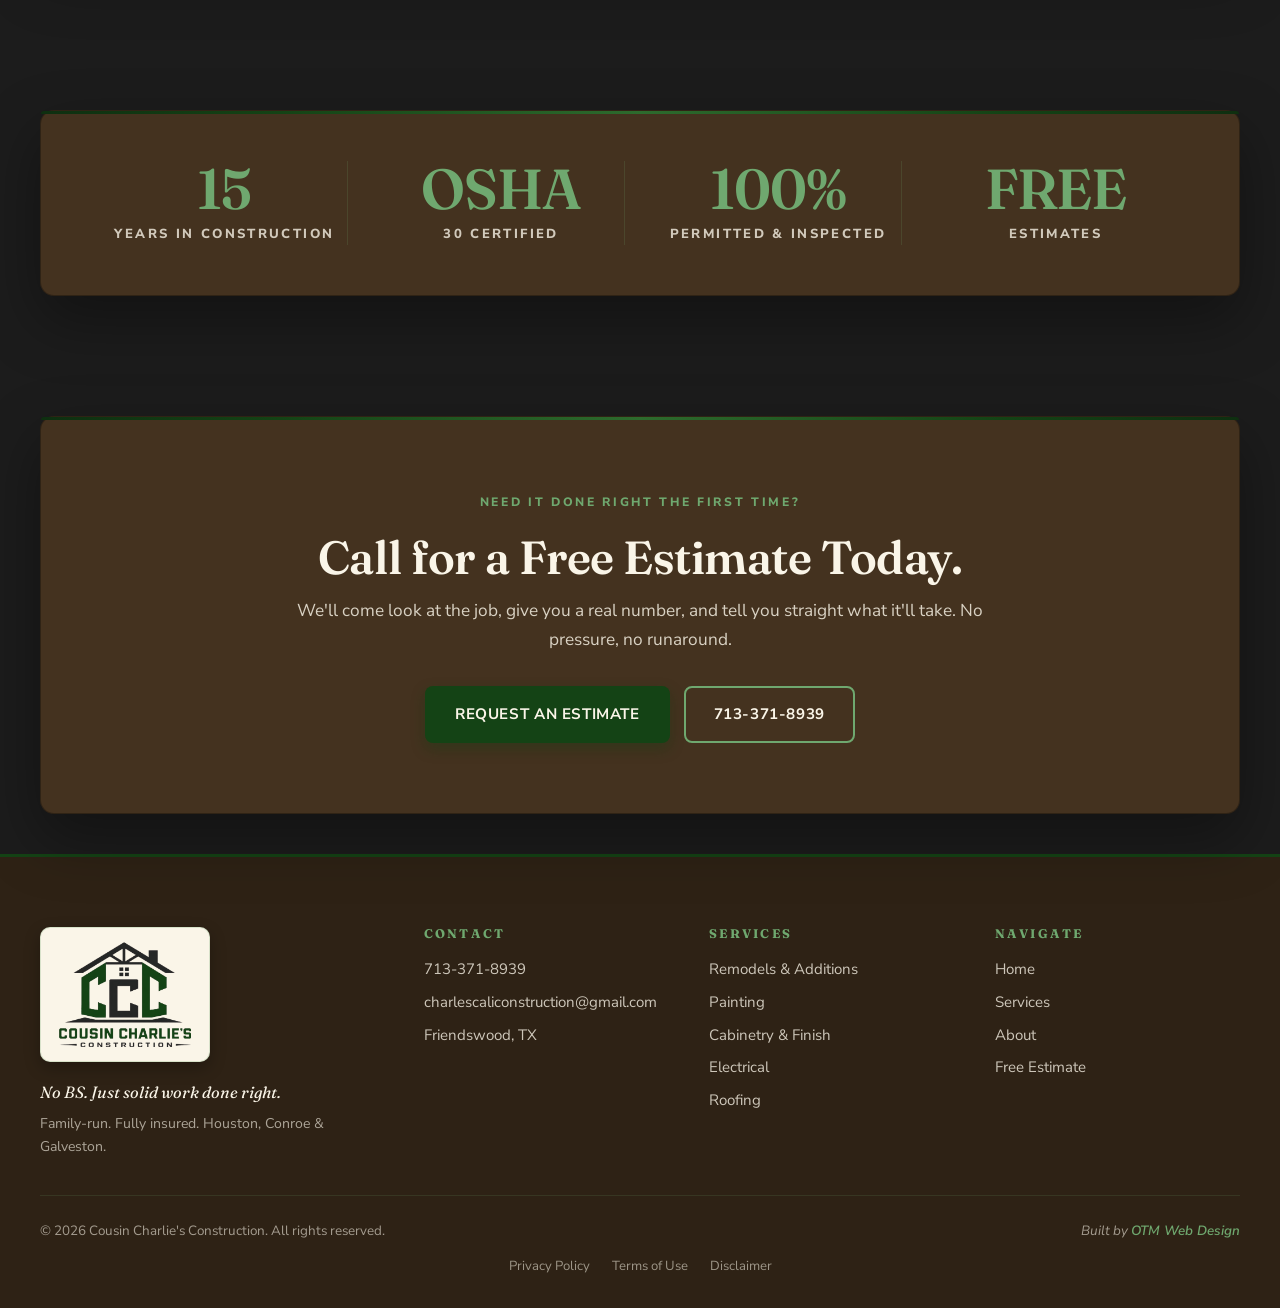
==== commit 5db69147: "add legal and fromspre end point" ====
--- a/index.html
+++ b/index.html
@@ -308,6 +308,11 @@
         <span>&copy; <span id="year"></span> Cousin Charlie's Construction. All rights reserved.</span>
         <span class="footer-credit">Built by <a href="https://otm-designs.com" target="_blank" rel="noopener">OTM Web Design</a></span>
       </div>
+      <div class="footer-legal-links">
+        <a href="privacy-policy.html">Privacy Policy</a>
+        <a href="terms.html">Terms of Use</a>
+        <a href="disclaimer.html">Disclaimer</a>
+      </div>
     </div>
   </footer>
 
--- a/styles.css
+++ b/styles.css
@@ -1350,6 +1350,164 @@
   letter-spacing: 0.2em;
   text-transform: uppercase;
   border: 1px solid var(--green-bright);
+}
+
+/* ---------- LEGAL PAGES (Privacy, Terms, Disclaimer) ---------- */
+.section-legal {
+  padding-top: 140px;
+}
+.legal-block {
+  max-width: 780px;
+  margin: 0 auto;
+}
+.legal-block .eyebrow {
+  margin-bottom: 0.8rem;
+}
+.legal-block h1 {
+  font-size: clamp(2rem, 4vw, 2.8rem);
+  margin-bottom: 0.5rem;
+}
+.legal-meta {
+  font-size: 0.88rem;
+  color: var(--espresso-faint);
+  font-style: italic;
+  margin-bottom: 2.5rem;
+  padding-bottom: 1.2rem;
+  border-bottom: 1px solid var(--line);
+}
+.legal-block h2 {
+  font-size: 1.5rem;
+  margin-top: 2.4rem;
+  margin-bottom: 0.8rem;
+  color: var(--green-deep);
+}
+.legal-block h2:first-of-type {
+  margin-top: 0;
+}
+.legal-block h3 {
+  font-size: 1.1rem;
+  margin-top: 1.6rem;
+  margin-bottom: 0.6rem;
+}
+.legal-block p,
+.legal-block ul,
+.legal-block ol {
+  font-size: 1rem;
+  line-height: 1.7;
+  margin-bottom: 1rem;
+  color: var(--espresso-muted);
+}
+.legal-block ul,
+.legal-block ol {
+  padding-left: 1.4rem;
+}
+.legal-block li {
+  margin-bottom: 0.4rem;
+}
+.legal-block ul li {
+  list-style: disc;
+}
+.legal-block ol li {
+  list-style: decimal;
+}
+.legal-block strong {
+  color: var(--espresso);
+  font-weight: 700;
+}
+.legal-block a {
+  color: var(--green-deep);
+  text-decoration: underline;
+  text-underline-offset: 2px;
+  transition: color 0.18s ease;
+}
+.legal-block a:hover {
+  color: var(--green-bright);
+}
+.legal-callout {
+  background: var(--cream-deep);
+  border-left: 4px solid var(--green-deep);
+  padding: 18px 24px;
+  border-radius: 6px;
+  margin: 1.8rem 0;
+  font-size: 0.96rem;
+}
+.legal-callout p:last-child {
+  margin-bottom: 0;
+}
+.legal-toc {
+  background: var(--cream-light);
+  border: 1px solid var(--line);
+  border-radius: var(--radius-sm);
+  padding: 22px 28px;
+  margin-bottom: 2.5rem;
+}
+.legal-toc h3 {
+  margin: 0 0 0.6rem;
+  font-size: 0.78rem;
+  font-weight: 800;
+  letter-spacing: 0.18em;
+  text-transform: uppercase;
+  color: var(--green-deep);
+}
+.legal-toc ol {
+  margin: 0;
+  padding-left: 1.4rem;
+  columns: 2;
+  column-gap: 28px;
+}
+.legal-toc li {
+  margin-bottom: 0.3rem;
+  font-size: 0.92rem;
+}
+.legal-toc a {
+  color: var(--espresso);
+  text-decoration: none;
+}
+.legal-toc a:hover {
+  color: var(--green-deep);
+  text-decoration: underline;
+}
+
+/* Form consent line */
+.form-consent {
+  font-size: 0.84rem;
+  font-style: italic;
+  color: var(--espresso-faint);
+  line-height: 1.5;
+  margin-top: 4px;
+  padding: 0 4px;
+}
+.form-consent a {
+  color: var(--green-deep);
+  text-decoration: underline;
+}
+
+/* Footer legal row */
+.footer-legal-links {
+  display: flex;
+  gap: 22px;
+  flex-wrap: wrap;
+  justify-content: center;
+  padding: 14px var(--gutter) 0;
+  max-width: var(--max-width);
+  margin: 0 auto;
+}
+.footer-legal-links a {
+  color: rgba(250, 245, 232, 0.55);
+  font-size: 0.82rem;
+  transition: color 0.18s ease;
+}
+.footer-legal-links a:hover {
+  color: var(--green-pale);
+}
+
+@media (max-width: 700px) {
+  .legal-toc ol {
+    columns: 1;
+  }
+  .section-legal {
+    padding-top: 120px;
+  }
 }
 
 /* ---------- THANK YOU PAGE ---------- */
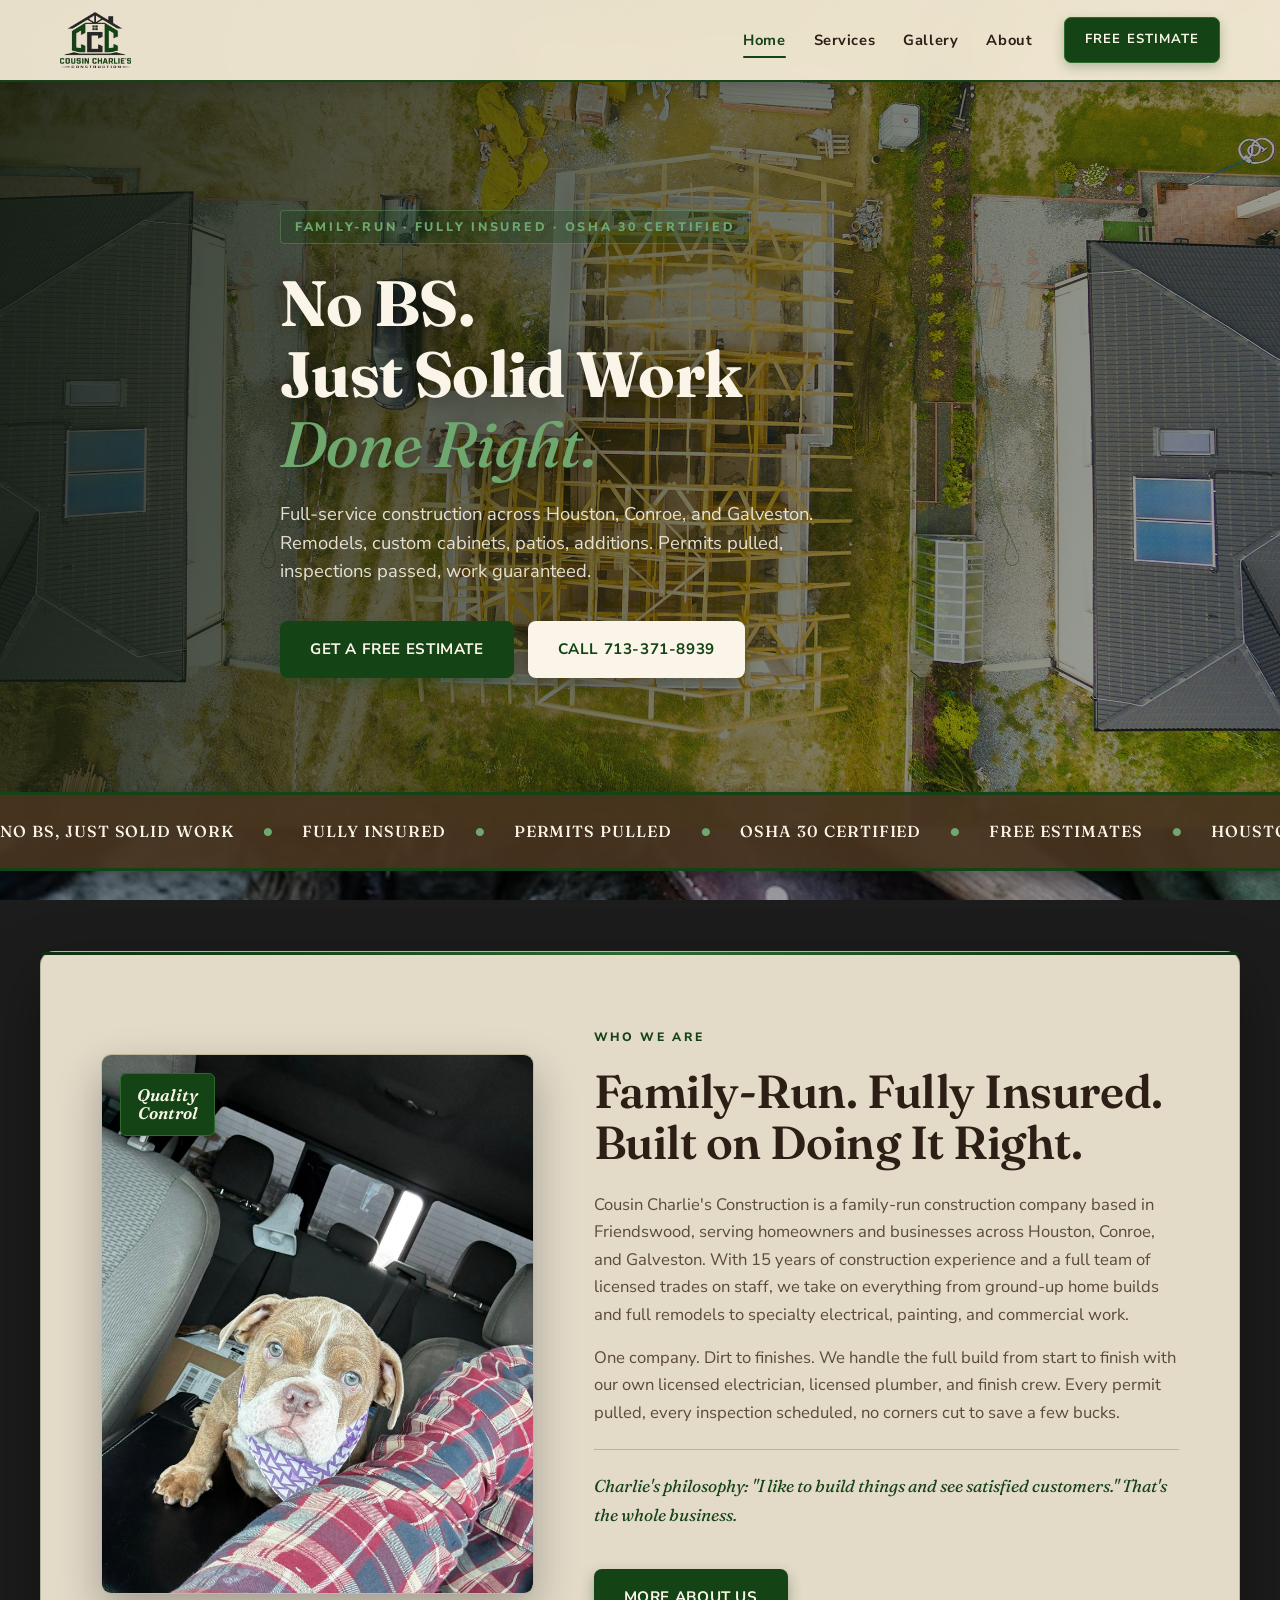
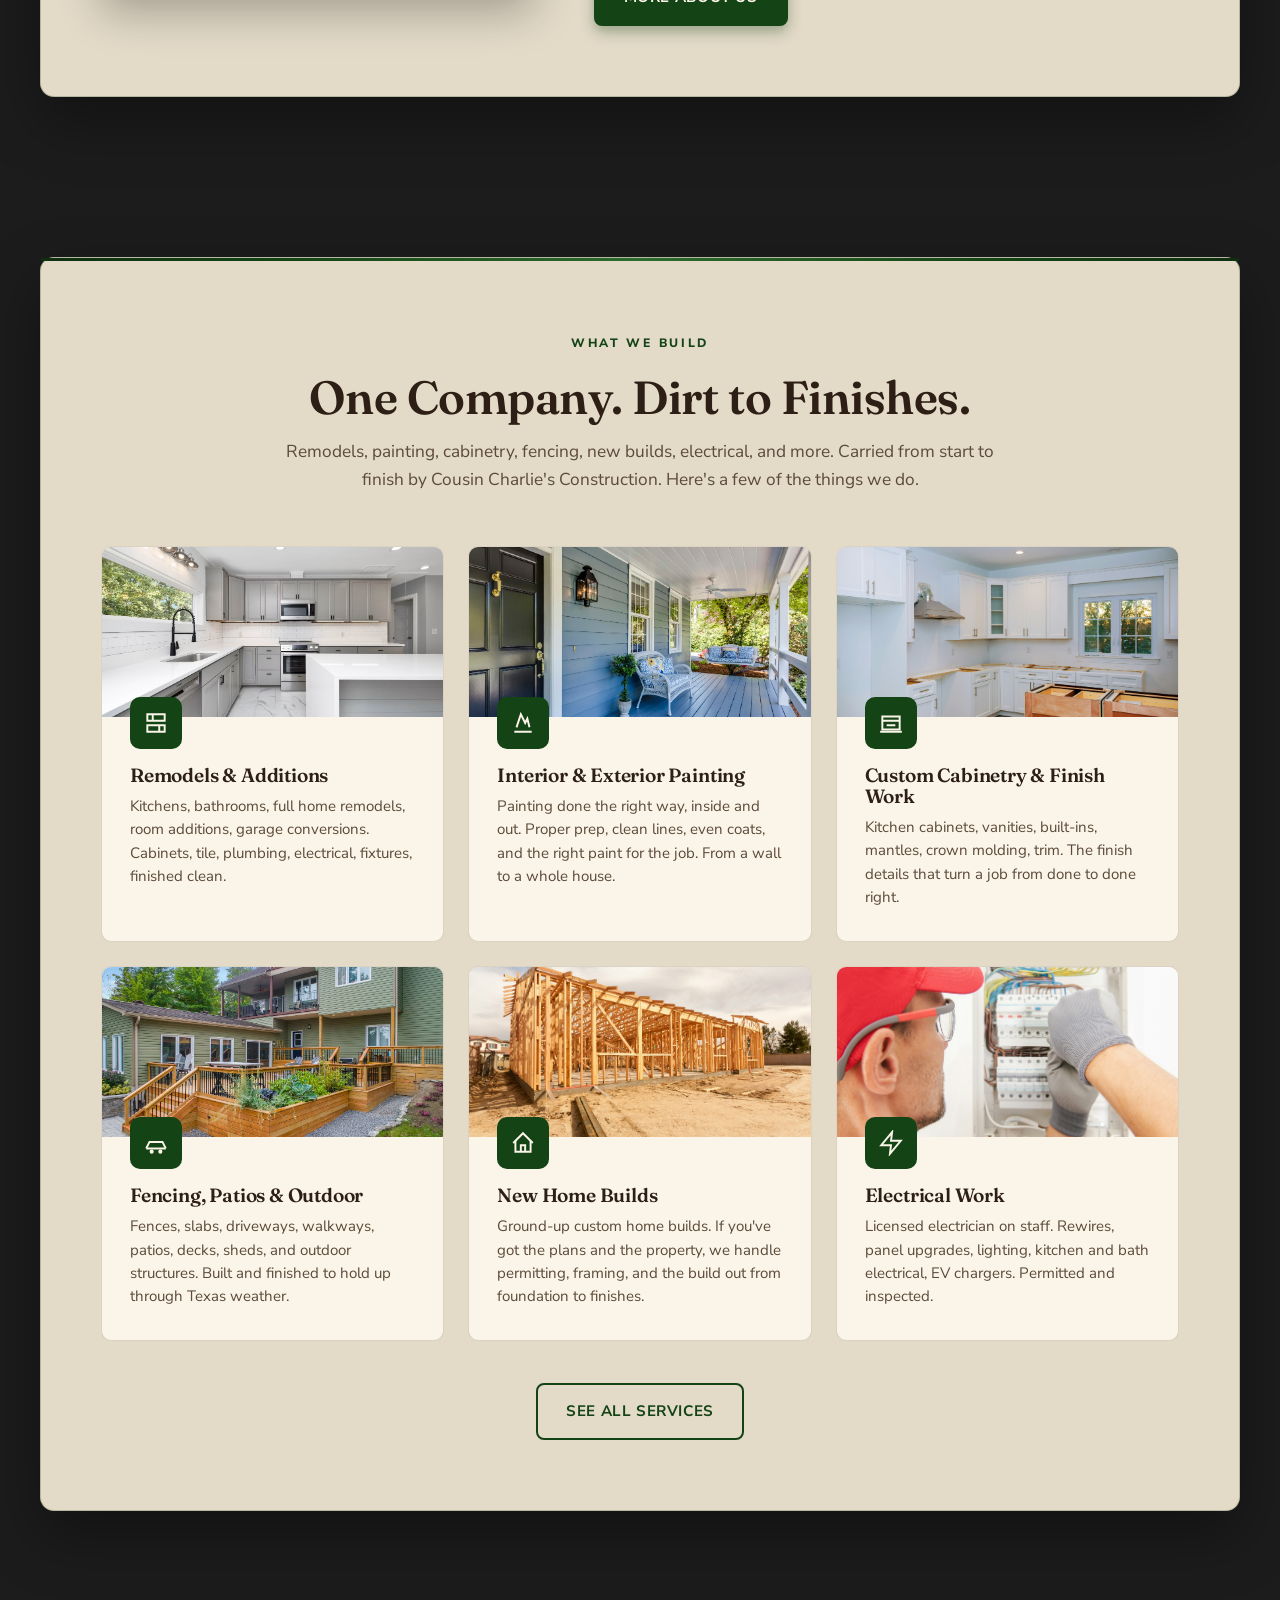
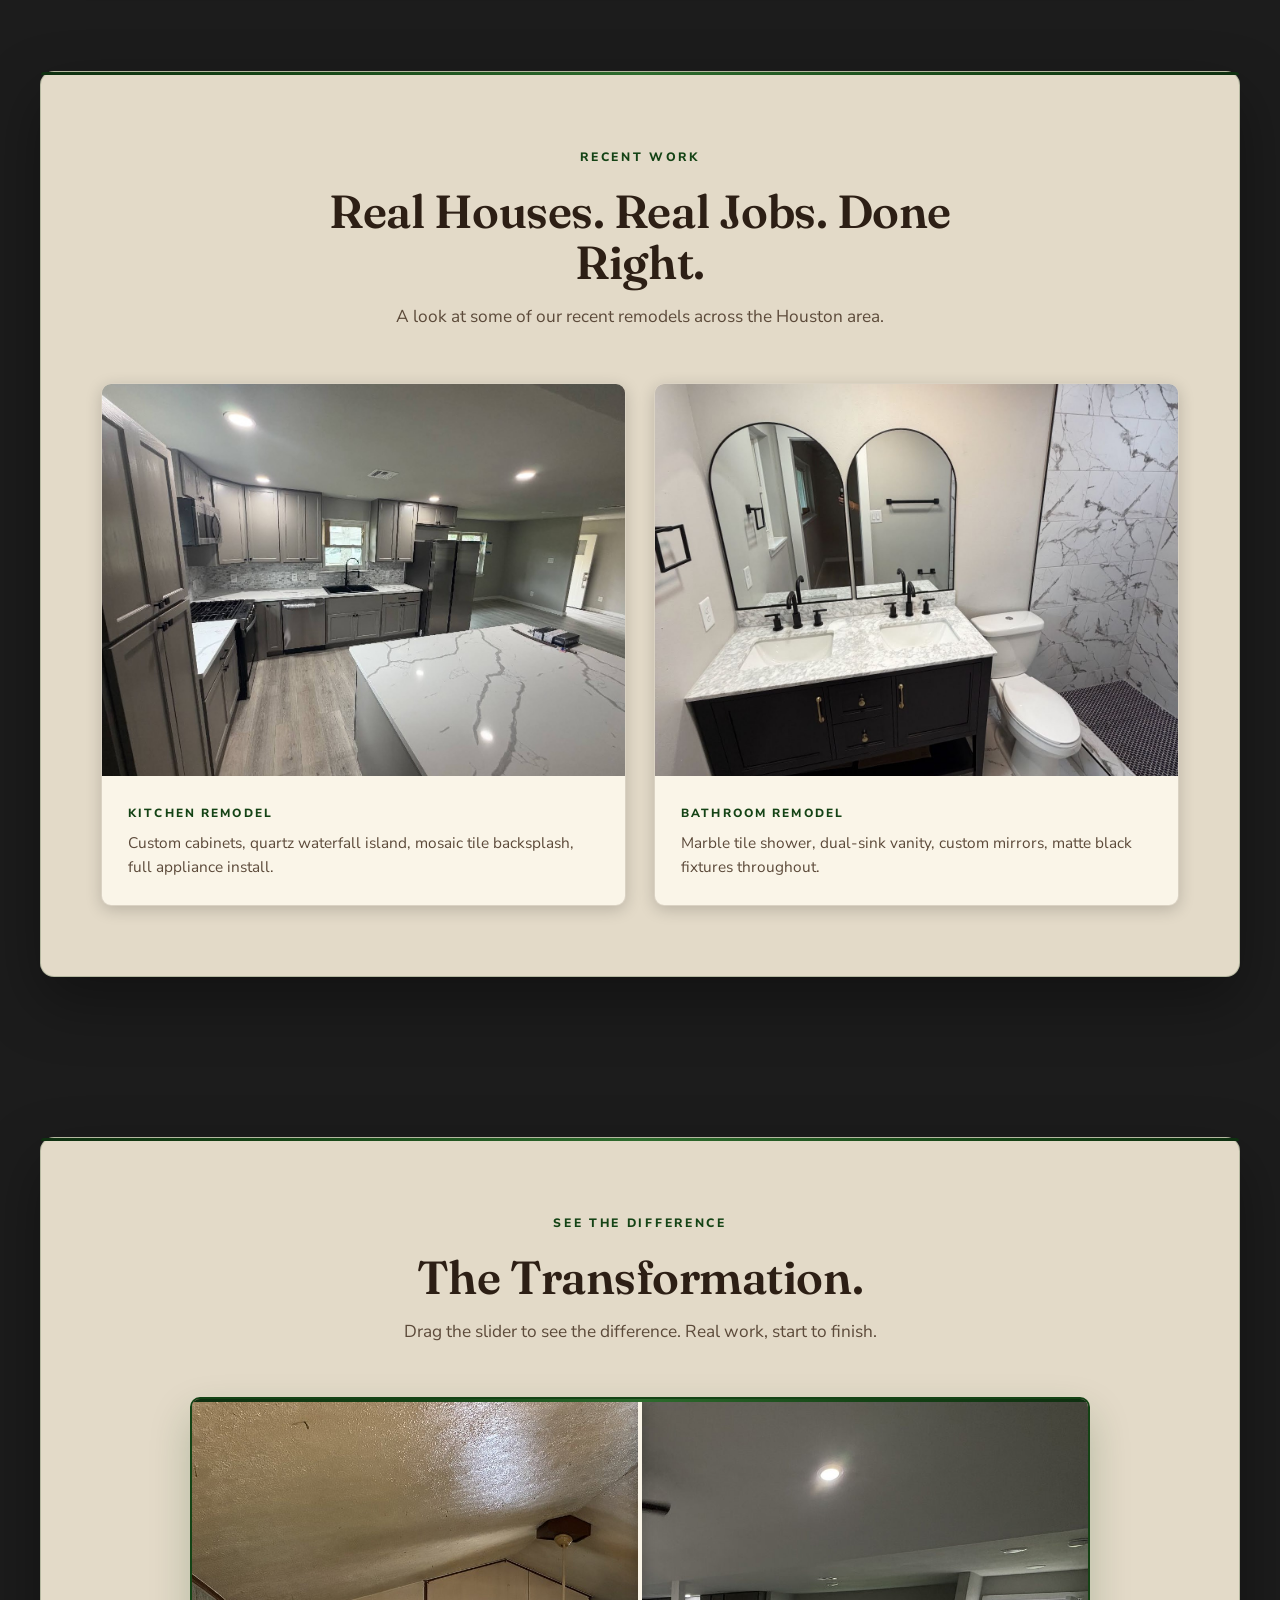
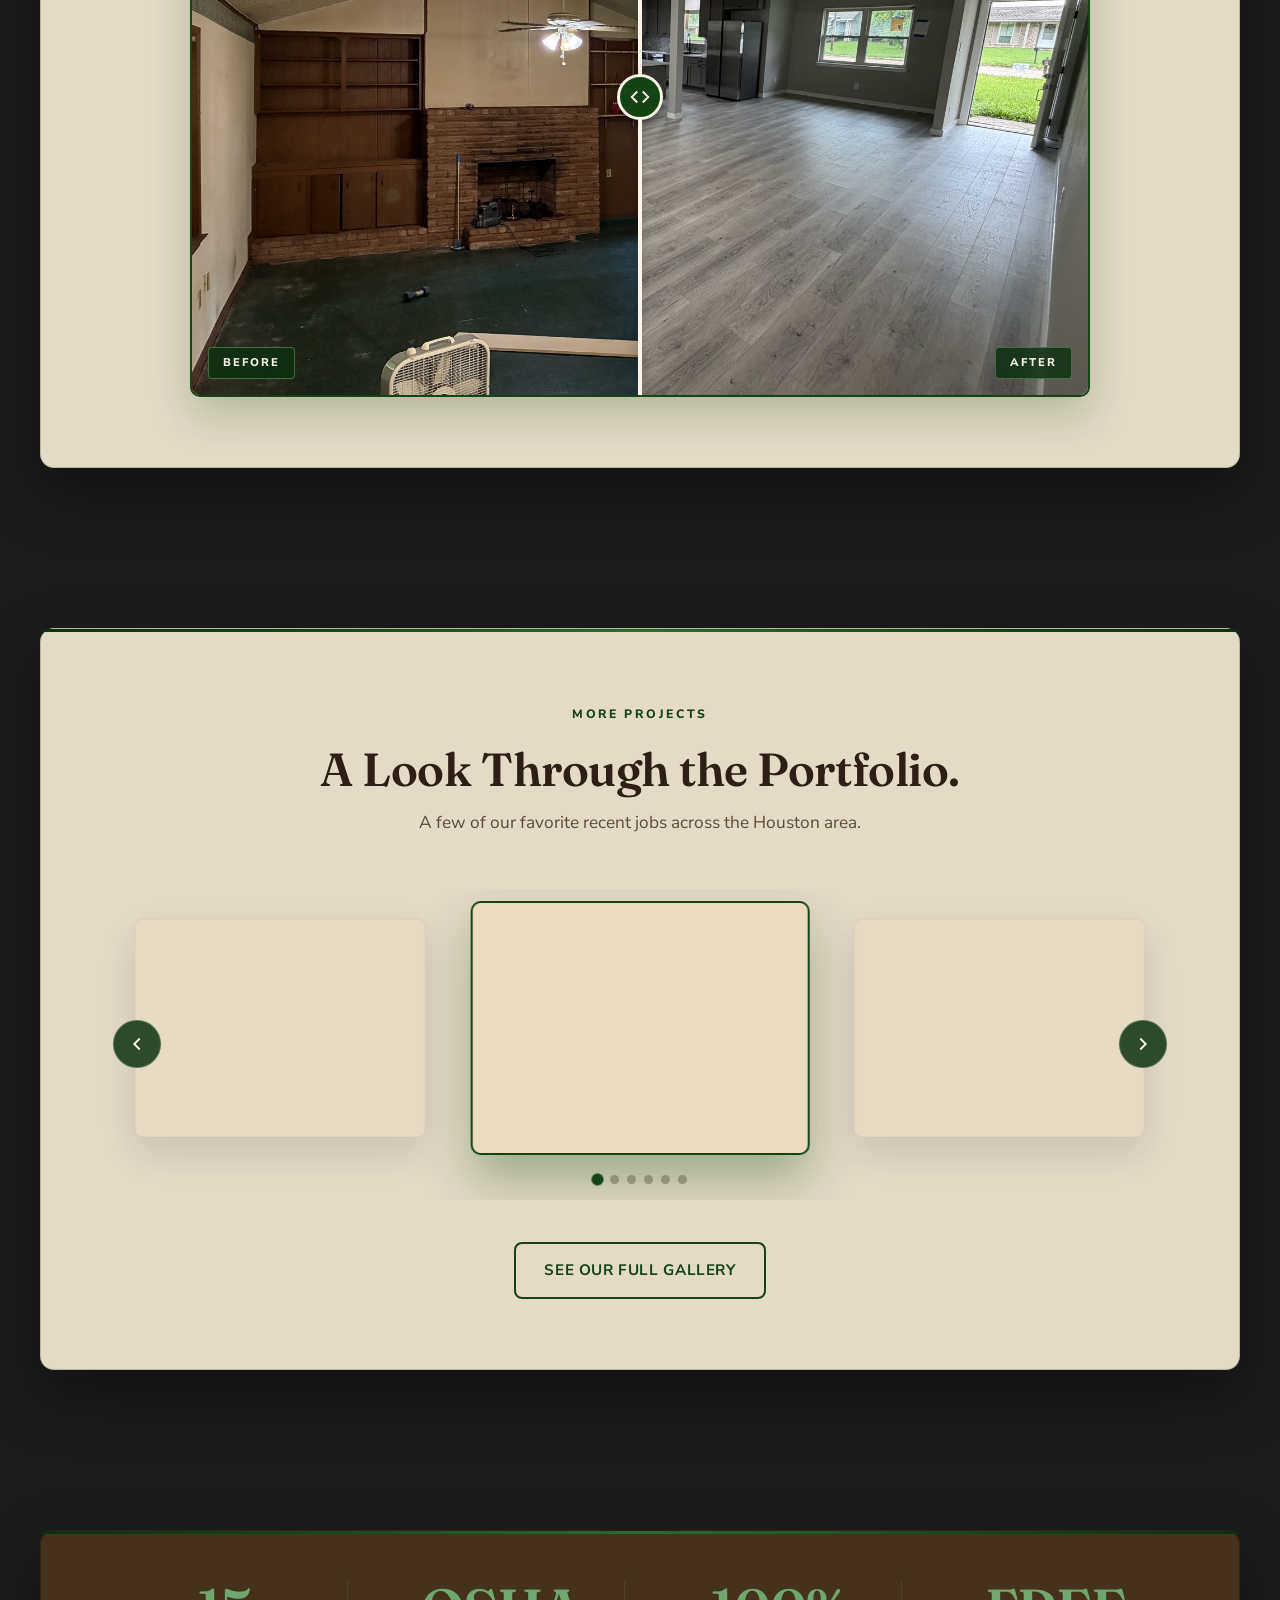
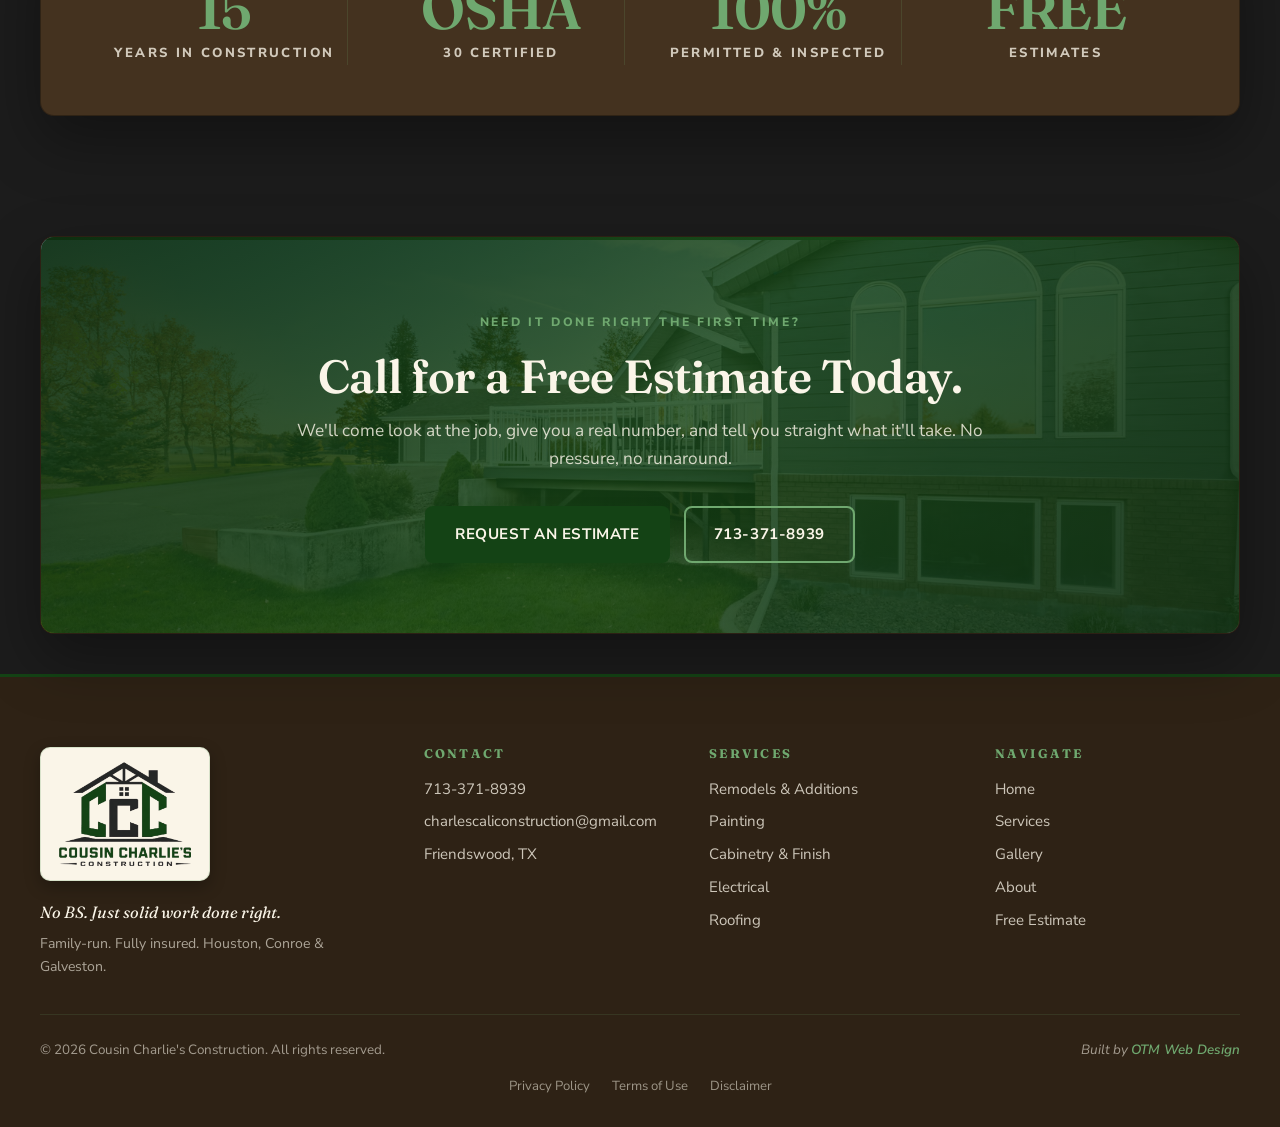
==== commit f1ae7a41: "added photos and polished" ====
--- a/index.html
+++ b/index.html
@@ -10,6 +10,14 @@
   <link rel="preconnect" href="https://fonts.gstatic.com" crossorigin />
   <link href="https://fonts.googleapis.com/css2?family=Fraunces:opsz,wght@9..144,400;9..144,500;9..144,600;9..144,700&family=Nunito+Sans:wght@400;600;700;800&display=swap" rel="stylesheet" />
   <link rel="stylesheet" href="styles.css" />
+  <!-- Google tag (gtag.js) -->
+  <script async src="https://www.googletagmanager.com/gtag/js?id=AW-18284559168"></script>
+  <script>
+    window.dataLayer = window.dataLayer || [];
+    function gtag(){dataLayer.push(arguments);}
+    gtag('js', new Date());
+    gtag('config', 'AW-18284559168');
+  </script>
 </head>
 <body data-page="home">
 
@@ -22,8 +30,8 @@
       <ul class="nav-links">
         <li><a href="index.html">Home</a></li>
         <li><a href="services.html">Services</a></li>
+        <li><a href="gallery.html">Gallery</a></li>
         <li><a href="about.html">About</a></li>
-        <li><a href="contact.html">Contact</a></li>
       </ul>
       <a href="contact.html" class="nav-cta">Free Estimate</a>
       <button class="hamburger" aria-label="Open menu">
@@ -111,7 +119,8 @@
       </div>
 
       <div class="services-grid">
-        <div class="service-card">
+        <div class="service-card service-card-has-img">
+          <div class="service-card-img"><img src="assets/service-remodel.jpg" alt="Remodels and additions" loading="lazy" /></div>
           <div class="service-icon">
             <svg viewBox="0 0 24 24" fill="none" stroke="currentColor" stroke-width="1.8"><path d="M4 4h16v6H4z"/><path d="M4 14h16v6H4z"/><path d="M9 4v6"/><path d="M15 14v6"/></svg>
           </div>
@@ -119,7 +128,8 @@
           <p>Kitchens, bathrooms, full home remodels, room additions, garage conversions. Cabinets, tile, plumbing, electrical, fixtures, finished clean.</p>
         </div>
 
-        <div class="service-card">
+        <div class="service-card service-card-has-img">
+          <div class="service-card-img"><img src="assets/service-painting.jpg" alt="Interior and exterior painting" loading="lazy" /></div>
           <div class="service-icon">
             <svg viewBox="0 0 24 24" fill="none" stroke="currentColor" stroke-width="1.8"><path d="M4 20h16"/><path d="M6 16l4-12 4 8 2-4 2 8"/></svg>
           </div>
@@ -127,7 +137,8 @@
           <p>Painting done the right way, inside and out. Proper prep, clean lines, even coats, and the right paint for the job. From a wall to a whole house.</p>
         </div>
 
-        <div class="service-card">
+        <div class="service-card service-card-has-img">
+          <div class="service-card-img"><img src="assets/service-carpentry.jpg" alt="Custom cabinetry and finish work" loading="lazy" /></div>
           <div class="service-icon">
             <svg viewBox="0 0 24 24" fill="none" stroke="currentColor" stroke-width="1.8"><path d="M4 6h16v12H4z"/><path d="M4 10h16"/><path d="M8 14h8"/><path d="M2 20h20"/></svg>
           </div>
@@ -135,7 +146,8 @@
           <p>Kitchen cabinets, vanities, built-ins, mantles, crown molding, trim. The finish details that turn a job from done to done right.</p>
         </div>
 
-        <div class="service-card">
+        <div class="service-card service-card-has-img">
+          <div class="service-card-img"><img src="assets/additional-decks.jpg" alt="Fencing, patios, and outdoor builds" loading="lazy" /></div>
           <div class="service-icon">
             <svg viewBox="0 0 24 24" fill="none" stroke="currentColor" stroke-width="1.8"><path d="M3 17h18"/><path d="M3 17l3-6h12l3 6"/><circle cx="8" cy="20" r="1"/><circle cx="16" cy="20" r="1"/></svg>
           </div>
@@ -143,7 +155,8 @@
           <p>Fences, slabs, driveways, walkways, patios, decks, sheds, and outdoor structures. Built and finished to hold up through Texas weather.</p>
         </div>
 
-        <div class="service-card">
+        <div class="service-card service-card-has-img">
+          <div class="service-card-img"><img src="assets/additional-newbuild.jpg" alt="New home builds" loading="lazy" /></div>
           <div class="service-icon">
             <svg viewBox="0 0 24 24" fill="none" stroke="currentColor" stroke-width="1.8"><path d="M3 12 12 3l9 9"/><path d="M5 10v10h14V10"/><path d="M10 20v-6h4v6"/></svg>
           </div>
@@ -151,7 +164,8 @@
           <p>Ground-up custom home builds. If you've got the plans and the property, we handle permitting, framing, and the build out from foundation to finishes.</p>
         </div>
 
-        <div class="service-card">
+        <div class="service-card service-card-has-img">
+          <div class="service-card-img"><img src="assets/service-electrical.jpg" alt="Electrical work" loading="lazy" /></div>
           <div class="service-icon">
             <svg viewBox="0 0 24 24" fill="none" stroke="currentColor" stroke-width="1.8"><path d="M13 2L3 14h9l-1 8 10-12h-9l1-8z"/></svg>
           </div>
@@ -199,29 +213,57 @@
     </div>
   </section>
 
-  <!-- GALLERY CAROUSEL (12 saved gallery photos) -->
+  <!-- BEFORE & AFTER SLIDER -->
+  <section class="section">
+    <div class="container">
+      <div class="section-head">
+        <div class="eyebrow">See the Difference</div>
+        <h2>The Transformation.</h2>
+        <p class="section-sub">Drag the slider to see the difference. Real work, start to finish.</p>
+      </div>
+
+      <div class="ba-slider" data-ba>
+        <div class="ba-images">
+          <!-- AFTER image sits underneath (full width) -->
+          <img class="ba-after-img" src="assets/after-1.jpg" alt="After the remodel" draggable="false" />
+          <!-- BEFORE image is clipped from the left via JS -->
+          <div class="ba-before">
+            <img class="ba-before-img" src="assets/before-1.jpg" alt="Before the remodel" draggable="false" />
+          </div>
+          <!-- labels baked into markup, not the photos -->
+          <span class="ba-label ba-label-before">Before</span>
+          <span class="ba-label ba-label-after">After</span>
+          <!-- drag handle -->
+          <div class="ba-handle">
+            <div class="ba-handle-line"></div>
+            <button class="ba-handle-btn" aria-label="Drag to compare">
+              <svg viewBox="0 0 24 24" fill="none" stroke="currentColor" stroke-width="2"><path d="M9 6l-6 6 6 6"/><path d="M15 6l6 6-6 6"/></svg>
+            </button>
+            <div class="ba-handle-line"></div>
+          </div>
+        </div>
+        <input class="ba-range" type="range" min="0" max="100" value="50" aria-label="Before and after comparison slider" />
+      </div>
+    </div>
+  </section>
+
+  <!-- FEATURED WORK CAROUSEL (6 featured photos) -->
   <section class="section">
     <div class="container">
       <div class="section-head">
         <div class="eyebrow">More Projects</div>
         <h2>A Look Through the Portfolio.</h2>
-        <p class="section-sub">More from our recent jobs across the Houston area.</p>
+        <p class="section-sub">A few of our favorite recent jobs across the Houston area.</p>
       </div>
 
       <div class="carousel">
         <div class="carousel-track">
-          <div class="carousel-slide"><div class="carousel-slide-inner"><img src="assets/gallery-01.jpg" alt="Project photo" loading="lazy" /></div></div>
-          <div class="carousel-slide"><div class="carousel-slide-inner"><img src="assets/gallery-02.jpg" alt="Project photo" loading="lazy" /></div></div>
-          <div class="carousel-slide"><div class="carousel-slide-inner"><img src="assets/gallery-03.jpg" alt="Project photo" loading="lazy" /></div></div>
-          <div class="carousel-slide"><div class="carousel-slide-inner"><img src="assets/gallery-04.jpg" alt="Project photo" loading="lazy" /></div></div>
-          <div class="carousel-slide"><div class="carousel-slide-inner"><img src="assets/gallery-05.jpg" alt="Project photo" loading="lazy" /></div></div>
-          <div class="carousel-slide"><div class="carousel-slide-inner"><img src="assets/gallery-06.jpg" alt="Project photo" loading="lazy" /></div></div>
-          <div class="carousel-slide"><div class="carousel-slide-inner"><img src="assets/gallery-07.jpg" alt="Project photo" loading="lazy" /></div></div>
-          <div class="carousel-slide"><div class="carousel-slide-inner"><img src="assets/gallery-08.jpg" alt="Project photo" loading="lazy" /></div></div>
-          <div class="carousel-slide"><div class="carousel-slide-inner"><img src="assets/gallery-09.jpg" alt="Project photo" loading="lazy" /></div></div>
-          <div class="carousel-slide"><div class="carousel-slide-inner"><img src="assets/gallery-10.jpg" alt="Project photo" loading="lazy" /></div></div>
-          <div class="carousel-slide"><div class="carousel-slide-inner"><img src="assets/gallery-11.jpg" alt="Project photo" loading="lazy" /></div></div>
-          <div class="carousel-slide"><div class="carousel-slide-inner"><img src="assets/gallery-12.jpg" alt="Project photo" loading="lazy" /></div></div>
+          <div class="carousel-slide"><div class="carousel-slide-inner"><img src="assets/featured-01.jpg" alt="Featured project" loading="lazy" /></div></div>
+          <div class="carousel-slide"><div class="carousel-slide-inner"><img src="assets/featured-02.jpg" alt="Featured project" loading="lazy" /></div></div>
+          <div class="carousel-slide"><div class="carousel-slide-inner"><img src="assets/featured-03.jpg" alt="Featured project" loading="lazy" /></div></div>
+          <div class="carousel-slide"><div class="carousel-slide-inner"><img src="assets/featured-04.jpg" alt="Featured project" loading="lazy" /></div></div>
+          <div class="carousel-slide"><div class="carousel-slide-inner"><img src="assets/featured-05.jpg" alt="Featured project" loading="lazy" /></div></div>
+          <div class="carousel-slide"><div class="carousel-slide-inner"><img src="assets/featured-06.jpg" alt="Featured project" loading="lazy" /></div></div>
         </div>
         <button class="carousel-btn carousel-prev" aria-label="Previous">
           <svg viewBox="0 0 24 24" fill="none" stroke="currentColor" stroke-width="2"><path d="M15 6l-6 6 6 6"/></svg>
@@ -231,6 +273,10 @@
         </button>
         <div class="carousel-dots"></div>
       </div>
+
+      <div class="services-cta">
+        <a href="gallery.html" class="btn btn-outline-dark">See Our Full Gallery</a>
+      </div>
     </div>
   </section>
 
@@ -260,7 +306,8 @@
 
   <!-- CTA -->
   <section class="section section-cta">
-    <div class="container container-deep">
+    <div class="container container-deep container-cta-bg">
+      <div class="cta-overlay"></div>
       <div class="cta-block">
         <div class="eyebrow eyebrow-light">Need It Done Right the First Time?</div>
         <h2 class="cta-title">Call for a Free Estimate Today.</h2>
@@ -300,6 +347,7 @@
           <h4>Navigate</h4>
           <a href="index.html">Home</a>
           <a href="services.html">Services</a>
+          <a href="gallery.html">Gallery</a>
           <a href="about.html">About</a>
           <a href="contact.html">Free Estimate</a>
         </div>
--- a/styles.css
+++ b/styles.css
@@ -554,6 +554,31 @@
               box-shadow 0.25s ease,
               border-color 0.25s ease,
               background 0.25s ease;
+}
+/* full-bleed image at the top of the card */
+.service-card-has-img {
+  padding-top: 0;
+}
+.service-card-img {
+  position: relative;
+  margin: 0 -28px 0;
+  height: 170px;
+  overflow: hidden;
+  background: var(--cream-deep);
+}
+.service-card-img img {
+  width: 100%;
+  height: 100%;
+  object-fit: cover;
+  display: block;
+  transition: transform 0.55s cubic-bezier(0.4, 0, 0.2, 1);
+}
+.service-card:hover .service-card-img img {
+  transform: scale(1.06);
+}
+.service-card-has-img .service-icon {
+  margin-top: -26px;
+  margin-bottom: 1rem;
 }
 /* animated top accent on hover */
 .service-card::before {
@@ -1143,6 +1168,223 @@
   transform: scale(1.35);
 }
 
+/* ---------- BEFORE / AFTER SLIDER ---------- */
+.ba-slider {
+  position: relative;
+  max-width: 900px;
+  margin: 0 auto;
+}
+.ba-images {
+  position: relative;
+  width: 100%;
+  aspect-ratio: 3 / 2;
+  border-radius: var(--radius-sm);
+  overflow: hidden;
+  border: 2px solid var(--green-deep);
+  box-shadow: var(--shadow-green);
+  background: var(--cream-deep);
+  user-select: none;
+}
+/* green top accent to match other frames */
+.ba-images::before {
+  content: '';
+  position: absolute;
+  top: 0;
+  left: 0;
+  right: 0;
+  height: 3px;
+  background: linear-gradient(90deg, var(--green-darker), var(--green-deep), var(--green-bright), var(--green-deep), var(--green-darker));
+  z-index: 5;
+}
+/* BOTH images are locked to the exact same box so nothing warps while dragging */
+.ba-after-img,
+.ba-before-img {
+  position: absolute;
+  inset: 0;
+  width: 100%;
+  height: 100%;
+  object-fit: cover;
+  object-position: center;
+  display: block;
+  pointer-events: none;
+}
+/* the before layer is clipped from the right edge via inline width set by JS */
+.ba-before {
+  position: absolute;
+  inset: 0;
+  width: 50%;
+  overflow: hidden;
+  z-index: 2;
+  will-change: width;
+}
+/* keep the before image sized to the FULL slider, not the clipped container,
+   so it never zooms/stretches as the clip width changes */
+.ba-before .ba-before-img {
+  width: var(--ba-width, 900px);
+  max-width: none;
+}
+.ba-label {
+  position: absolute;
+  bottom: 16px;
+  z-index: 4;
+  font-size: 0.7rem;
+  font-weight: 800;
+  letter-spacing: 0.18em;
+  text-transform: uppercase;
+  color: var(--cream-light);
+  background: rgba(14, 47, 16, 0.82);
+  padding: 6px 14px;
+  border-radius: 4px;
+  border: 1px solid rgba(111, 168, 111, 0.5);
+  backdrop-filter: blur(4px);
+  pointer-events: none;
+}
+.ba-label-before { left: 16px; }
+.ba-label-after { right: 16px; }
+/* drag handle bar */
+.ba-handle {
+  position: absolute;
+  top: 0;
+  bottom: 0;
+  left: 50%;
+  width: 4px;
+  transform: translateX(-50%);
+  background: var(--cream-light);
+  z-index: 3;
+  display: flex;
+  flex-direction: column;
+  align-items: center;
+  justify-content: center;
+  pointer-events: none;
+  box-shadow: 0 0 12px rgba(0, 0, 0, 0.4);
+}
+.ba-handle-line {
+  flex: 1;
+  width: 4px;
+  background: var(--cream-light);
+}
+.ba-handle-btn {
+  width: 46px;
+  height: 46px;
+  border-radius: 50%;
+  background: var(--green-deep);
+  color: var(--cream-light);
+  border: 3px solid var(--cream-light);
+  display: flex;
+  align-items: center;
+  justify-content: center;
+  flex-shrink: 0;
+  box-shadow: 0 4px 14px rgba(0, 0, 0, 0.35);
+  pointer-events: none;
+}
+.ba-handle-btn svg { width: 22px; height: 22px; }
+/* the actual range input sits on top, invisible, and drives everything */
+.ba-range {
+  position: absolute;
+  inset: 0;
+  width: 100%;
+  height: 100%;
+  margin: 0;
+  opacity: 0;
+  cursor: ew-resize;
+  z-index: 6;
+}
+.ba-range::-webkit-slider-thumb {
+  -webkit-appearance: none;
+  width: 46px;
+  height: 100%;
+  cursor: ew-resize;
+}
+.ba-range::-moz-range-thumb {
+  width: 46px;
+  height: 100%;
+  border: none;
+  background: transparent;
+  cursor: ew-resize;
+}
+
+/* ---------- GALLERY PAGE GRID ---------- */
+.gallery-section-head {
+  text-align: center;
+  margin-bottom: 1.8rem;
+}
+.gallery-section-head .eyebrow {
+  margin-bottom: 0.5rem;
+}
+.gallery-section-head h3 {
+  font-size: clamp(1.4rem, 2.6vw, 1.9rem);
+  color: var(--green-deep);
+  position: relative;
+  display: inline-block;
+  padding-bottom: 0.6rem;
+}
+.gallery-section-head h3::after {
+  content: '';
+  position: absolute;
+  bottom: 0;
+  left: 50%;
+  transform: translateX(-50%);
+  width: 54px;
+  height: 3px;
+  border-radius: 2px;
+  background: linear-gradient(90deg, var(--green-deep), var(--green-bright), var(--green-deep));
+}
+.gallery-section-head-spaced {
+  margin-top: 3.5rem;
+}
+.gallery-grid {
+  display: grid;
+  grid-template-columns: repeat(3, 1fr);
+  gap: 22px;
+}
+.gallery-item {
+  position: relative;
+  border-radius: var(--radius-sm);
+  overflow: hidden;
+  border: 1px solid var(--line);
+  box-shadow: var(--shadow-soft);
+  background: var(--cream-deep);
+  aspect-ratio: 4 / 3;
+  transition: transform 0.25s cubic-bezier(0.4, 0, 0.2, 1),
+              box-shadow 0.25s ease,
+              border-color 0.25s ease;
+}
+.gallery-item::before {
+  content: '';
+  position: absolute;
+  top: 0;
+  left: 0;
+  right: 0;
+  height: 3px;
+  background: linear-gradient(90deg, var(--green-deep), var(--green-bright), var(--green-deep));
+  transform: scaleX(0);
+  transform-origin: left center;
+  transition: transform 0.5s cubic-bezier(0.65, 0, 0.35, 1);
+  z-index: 3;
+}
+.gallery-item:hover {
+  transform: translateY(-5px);
+  box-shadow: var(--shadow-green);
+  border-color: var(--green-deep);
+}
+.gallery-item:hover::before {
+  transform: scaleX(1);
+}
+.gallery-item img {
+  width: 100%;
+  height: 100%;
+  object-fit: cover;
+  display: block;
+  transition: transform 0.55s cubic-bezier(0.4, 0, 0.2, 1);
+}
+.gallery-item:hover img {
+  transform: scale(1.05);
+}
+/* hidden state for images that fail to load (no file in assets) */
+.gallery-item.is-empty {
+  display: none;
+}
+
 /* ---------- SERVICE AREA (about page) ---------- */
 .area-grid {
   display: grid;
@@ -1227,6 +1469,31 @@
   text-align: center;
   max-width: 720px;
   margin: 0 auto;
+  position: relative;
+  z-index: 2;
+}
+/* CTA with background image */
+.container-cta-bg {
+  position: relative;
+  overflow: hidden;
+  border-color: rgba(0, 0, 0, 0.35);
+}
+.container-cta-bg::after {
+  content: '';
+  position: absolute;
+  inset: 0;
+  background: url('assets/cta-bg.jpg') center/cover no-repeat;
+  z-index: 0;
+}
+/* dark green wash over the image so text stays readable and on-brand */
+.container-cta-bg .cta-overlay {
+  position: absolute;
+  inset: 0;
+  background: linear-gradient(135deg,
+    rgba(14, 47, 16, 0.92) 0%,
+    rgba(20, 67, 21, 0.82) 50%,
+    rgba(14, 47, 16, 0.9) 100%);
+  z-index: 1;
 }
 .cta-title {
   color: var(--cream-light);
@@ -1637,6 +1904,7 @@
   .services-grid { grid-template-columns: repeat(2, 1fr); }
   .creds-grid { grid-template-columns: repeat(2, 1fr); }
   .process-grid { grid-template-columns: repeat(3, 1fr); }
+  .gallery-grid { grid-template-columns: repeat(2, 1fr); }
   .footer-grid { grid-template-columns: 1.4fr 1fr 1fr; }
   .footer-col:last-child { grid-column: 1 / -1; display: grid; grid-template-columns: repeat(4, 1fr); gap: 6px; }
   .footer-col:last-child h4 { grid-column: 1 / -1; }
@@ -1745,4 +2013,10 @@
   .extras-text h3 { font-size: 1.15rem; }
   .services-closing p { font-size: 1.08rem; }
   .carousel-btn { width: 40px; height: 40px; }
+  .gallery-grid { grid-template-columns: 1fr; gap: 16px; }
+  .ba-images { aspect-ratio: 4 / 3; }
+  .ba-handle-btn { width: 40px; height: 40px; }
+  .ba-label { font-size: 0.64rem; padding: 5px 11px; bottom: 12px; }
+  .ba-label-before { left: 12px; }
+  .ba-label-after { right: 12px; }
 }
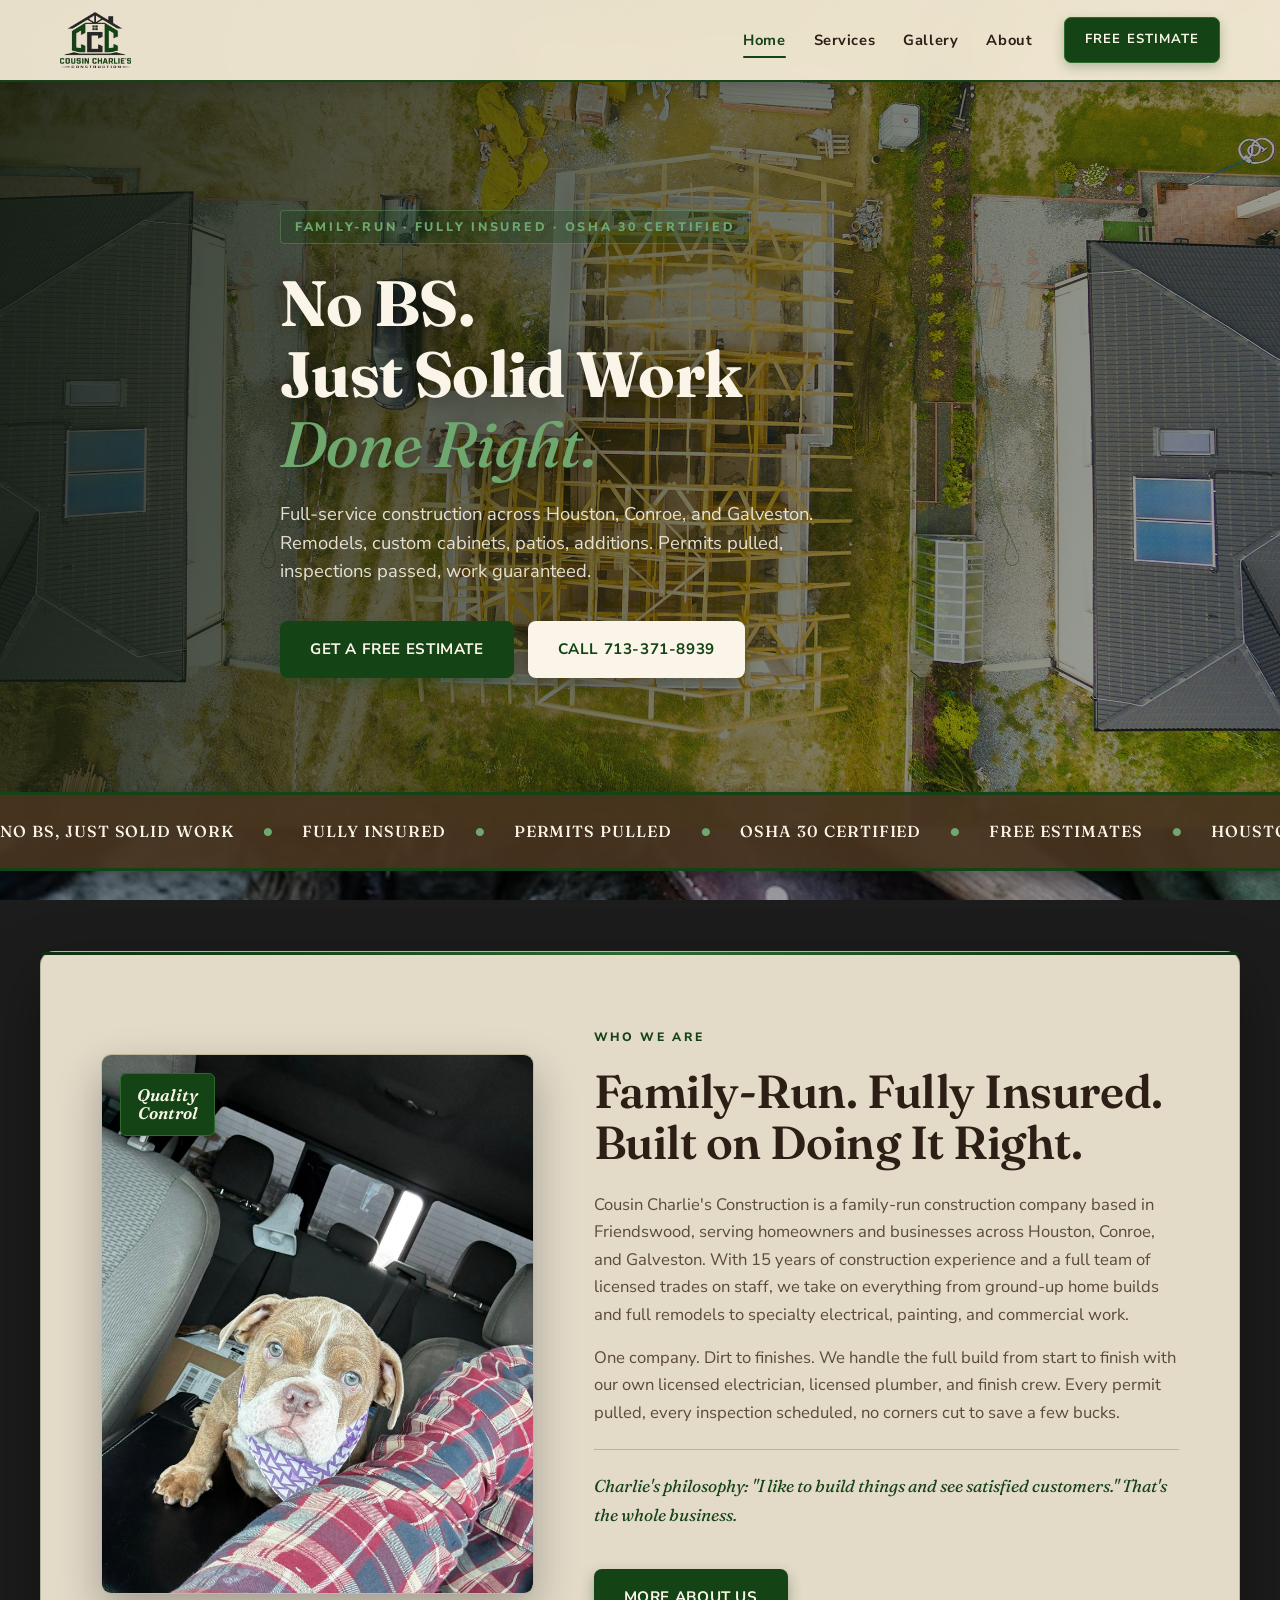
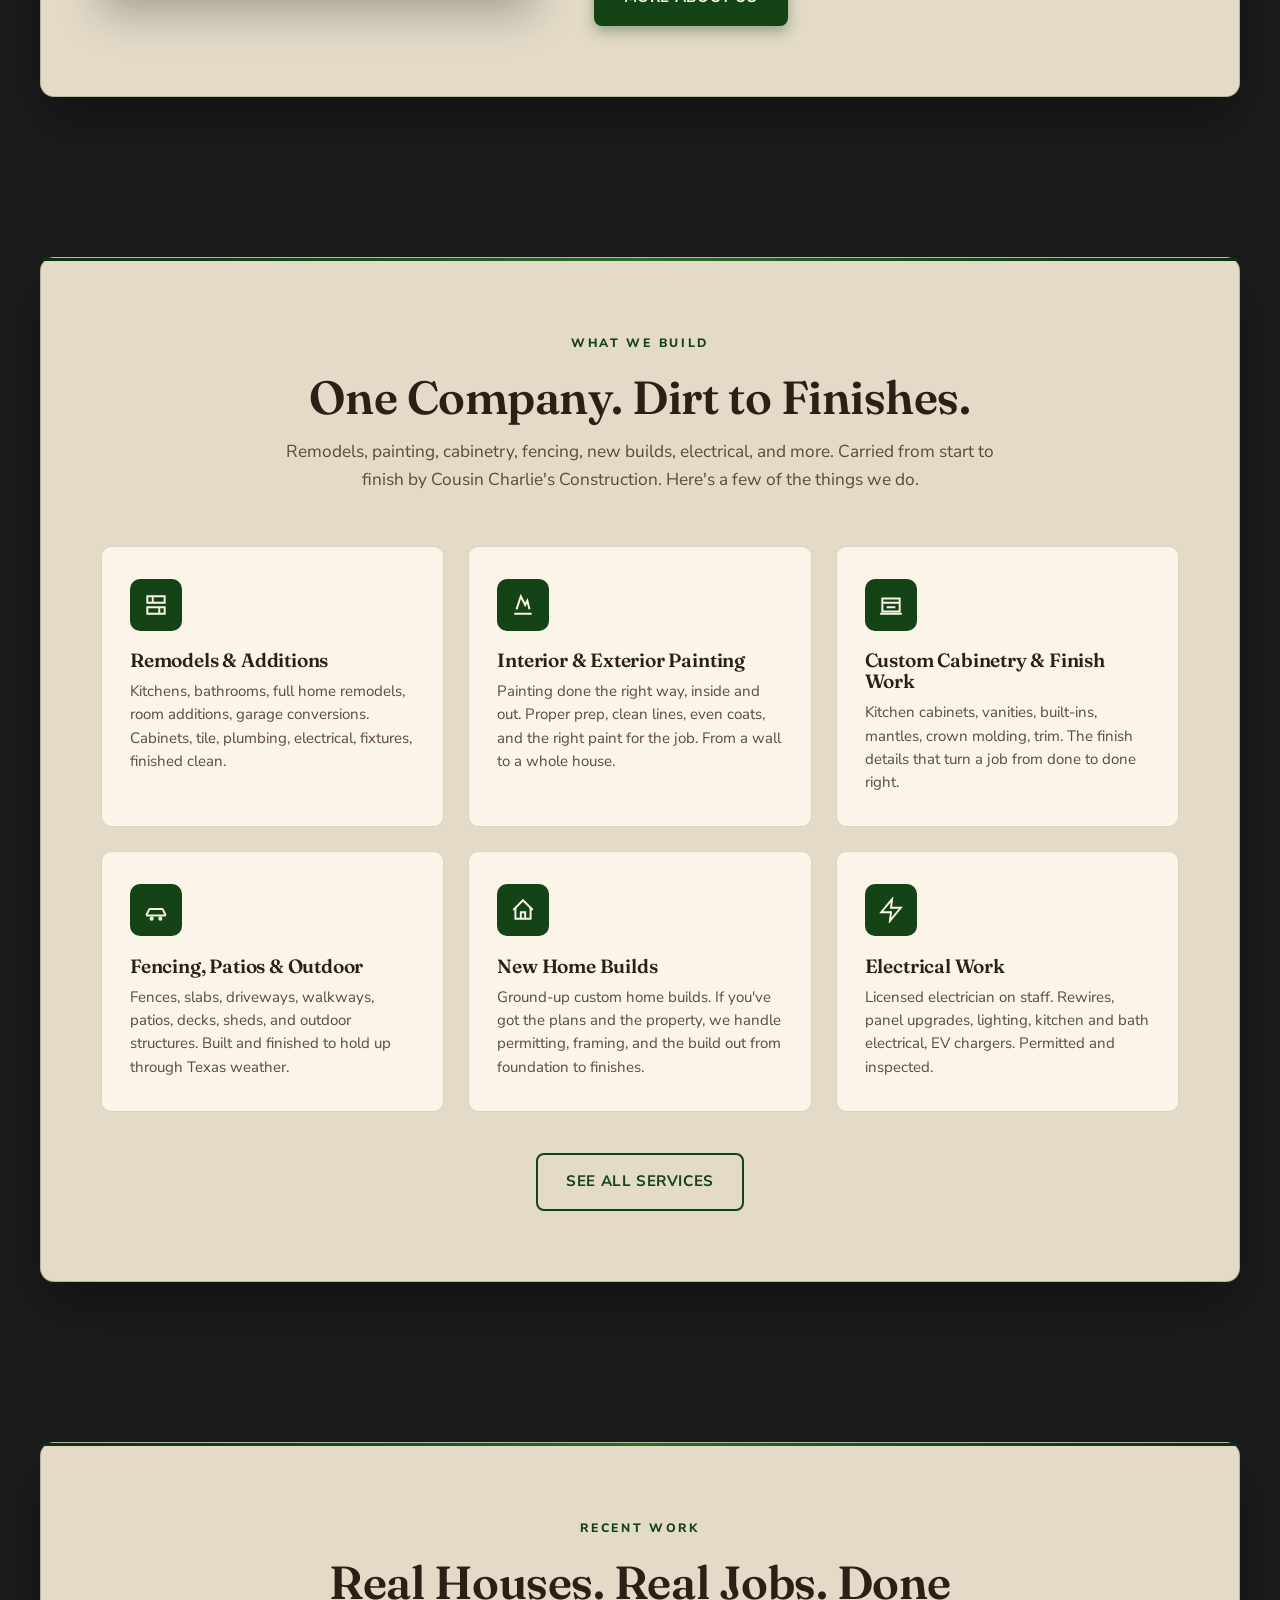
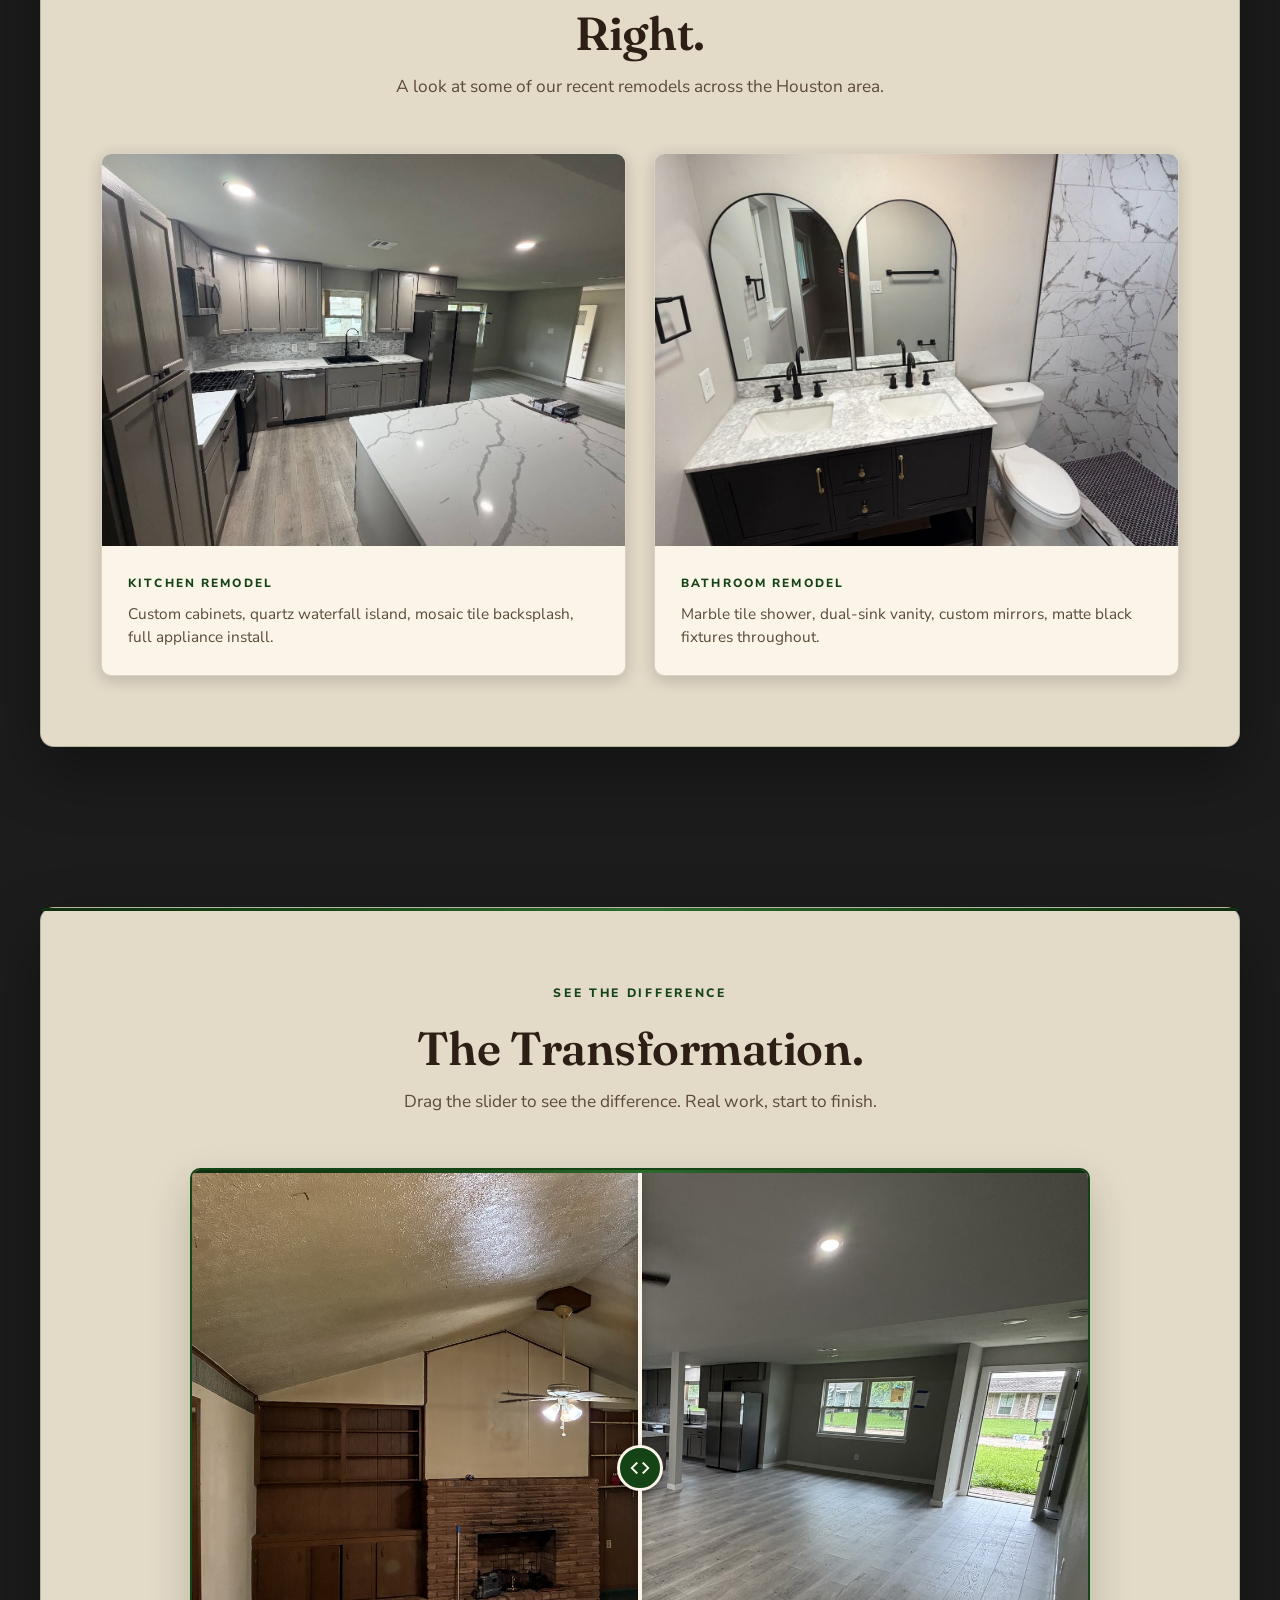
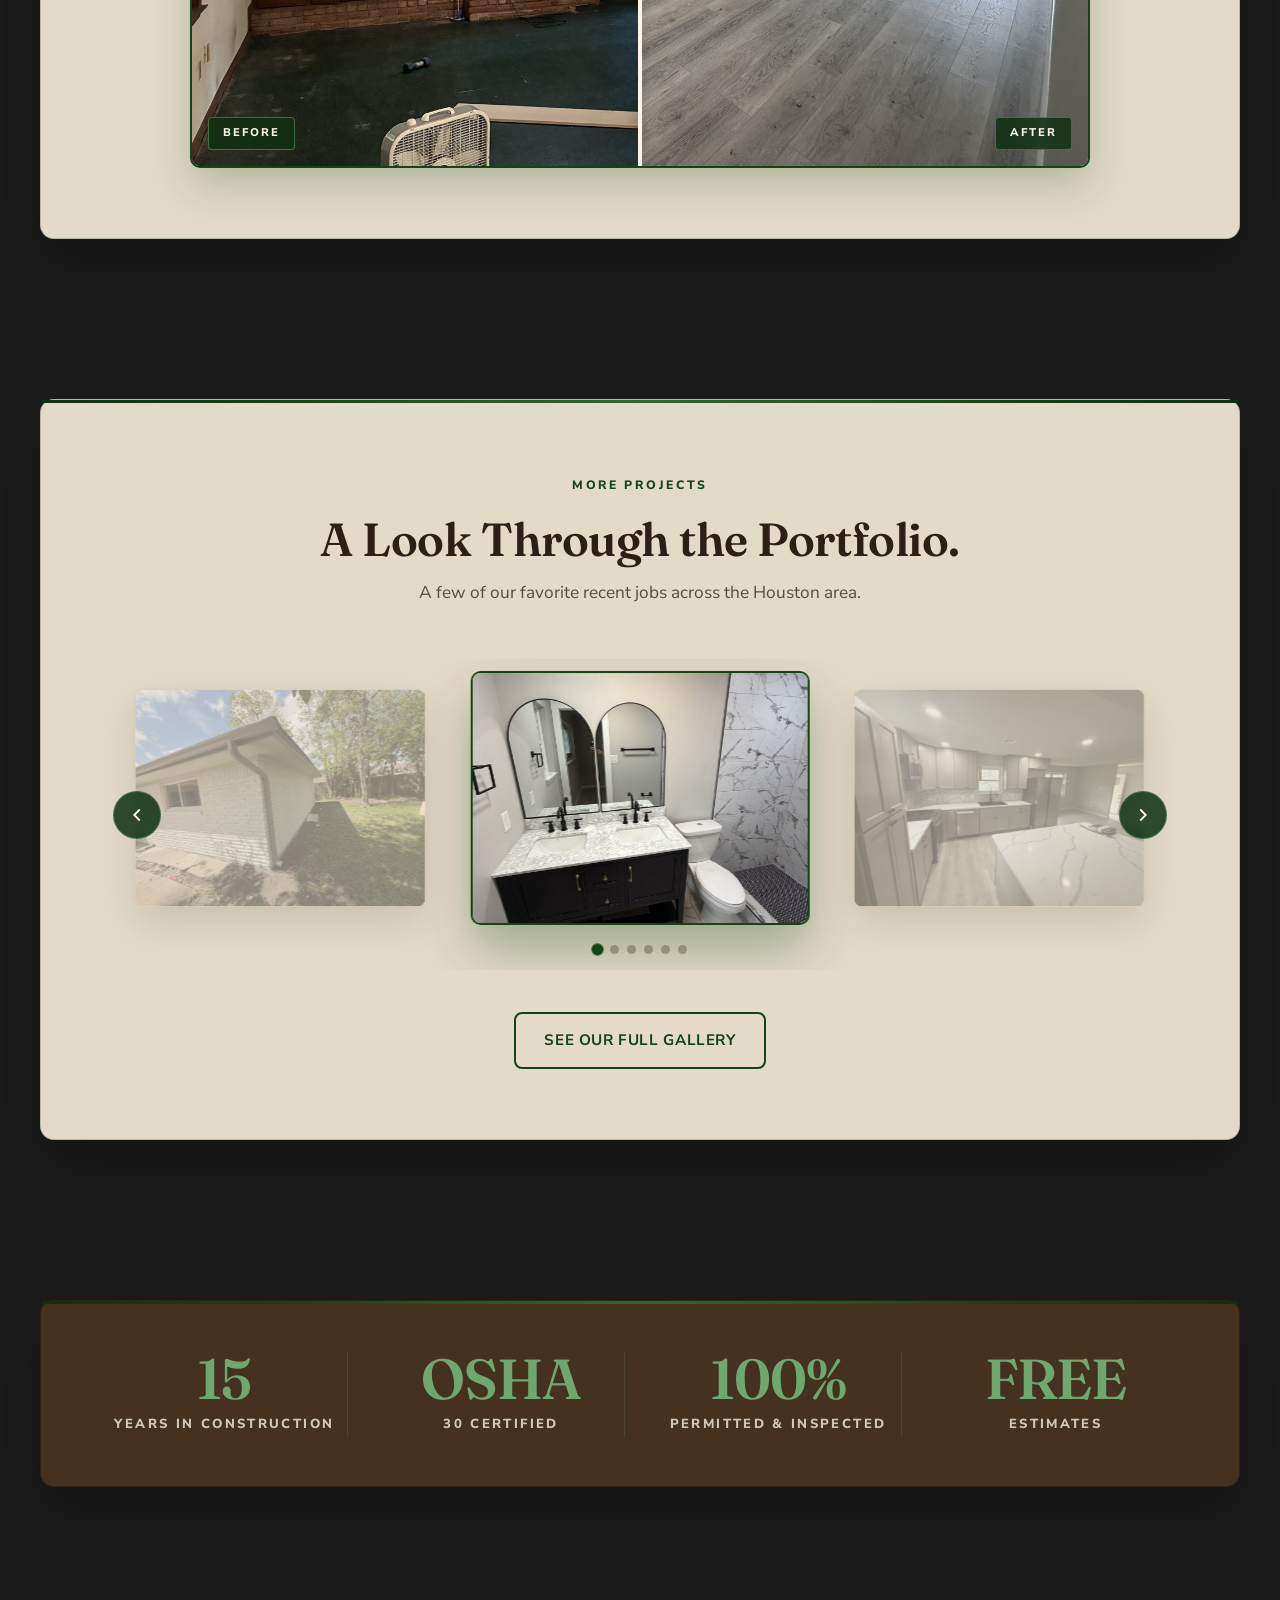
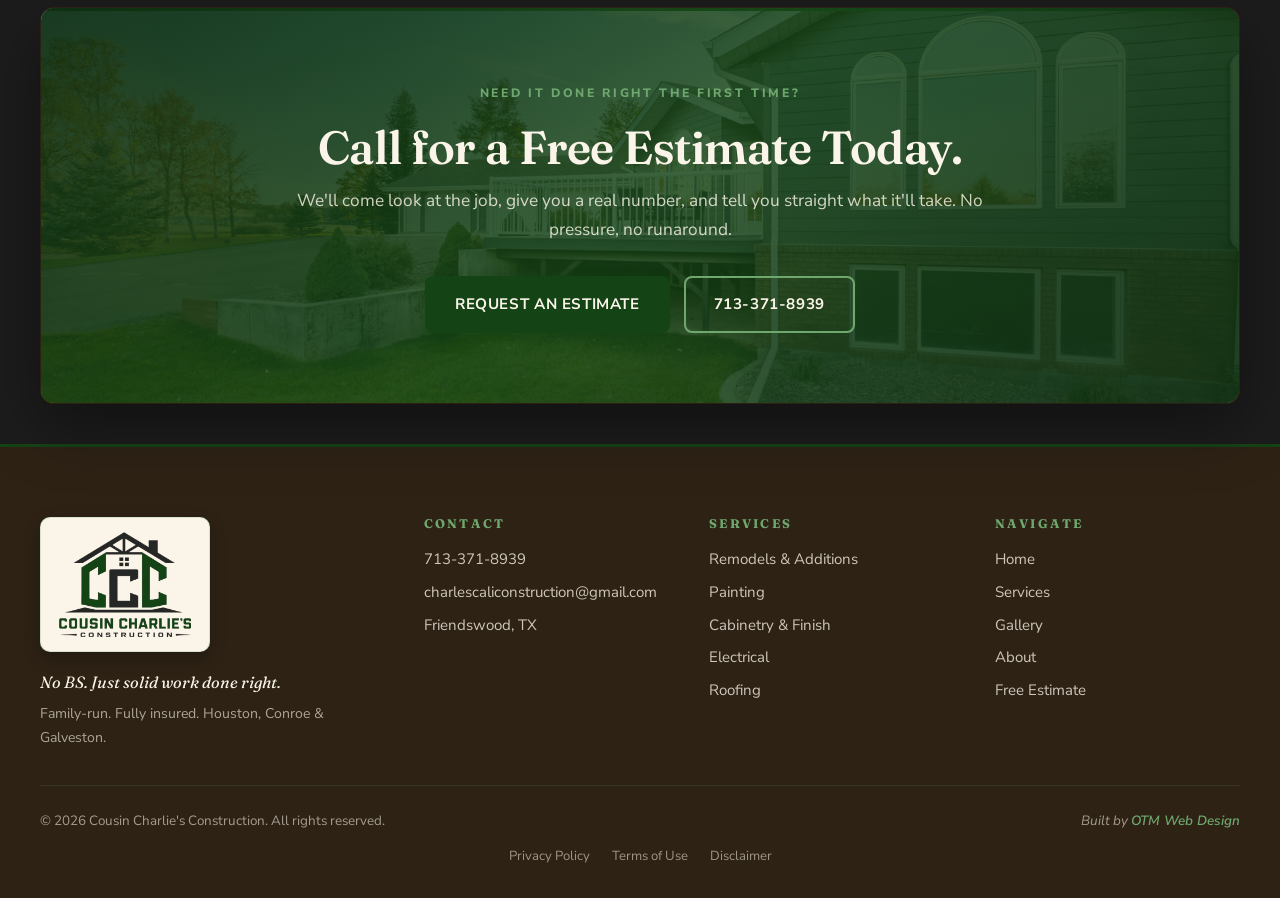
==== commit 02a0f45d: "removed service images home" ====
--- a/index.html
+++ b/index.html
@@ -119,8 +119,7 @@
       </div>
 
       <div class="services-grid">
-        <div class="service-card service-card-has-img">
-          <div class="service-card-img"><img src="assets/service-remodel.jpg" alt="Remodels and additions" loading="lazy" /></div>
+        <div class="service-card">
           <div class="service-icon">
             <svg viewBox="0 0 24 24" fill="none" stroke="currentColor" stroke-width="1.8"><path d="M4 4h16v6H4z"/><path d="M4 14h16v6H4z"/><path d="M9 4v6"/><path d="M15 14v6"/></svg>
           </div>
@@ -128,8 +127,7 @@
           <p>Kitchens, bathrooms, full home remodels, room additions, garage conversions. Cabinets, tile, plumbing, electrical, fixtures, finished clean.</p>
         </div>
 
-        <div class="service-card service-card-has-img">
-          <div class="service-card-img"><img src="assets/service-painting.jpg" alt="Interior and exterior painting" loading="lazy" /></div>
+        <div class="service-card">
           <div class="service-icon">
             <svg viewBox="0 0 24 24" fill="none" stroke="currentColor" stroke-width="1.8"><path d="M4 20h16"/><path d="M6 16l4-12 4 8 2-4 2 8"/></svg>
           </div>
@@ -137,8 +135,7 @@
           <p>Painting done the right way, inside and out. Proper prep, clean lines, even coats, and the right paint for the job. From a wall to a whole house.</p>
         </div>
 
-        <div class="service-card service-card-has-img">
-          <div class="service-card-img"><img src="assets/service-carpentry.jpg" alt="Custom cabinetry and finish work" loading="lazy" /></div>
+        <div class="service-card">
           <div class="service-icon">
             <svg viewBox="0 0 24 24" fill="none" stroke="currentColor" stroke-width="1.8"><path d="M4 6h16v12H4z"/><path d="M4 10h16"/><path d="M8 14h8"/><path d="M2 20h20"/></svg>
           </div>
@@ -146,8 +143,7 @@
           <p>Kitchen cabinets, vanities, built-ins, mantles, crown molding, trim. The finish details that turn a job from done to done right.</p>
         </div>
 
-        <div class="service-card service-card-has-img">
-          <div class="service-card-img"><img src="assets/additional-decks.jpg" alt="Fencing, patios, and outdoor builds" loading="lazy" /></div>
+        <div class="service-card">
           <div class="service-icon">
             <svg viewBox="0 0 24 24" fill="none" stroke="currentColor" stroke-width="1.8"><path d="M3 17h18"/><path d="M3 17l3-6h12l3 6"/><circle cx="8" cy="20" r="1"/><circle cx="16" cy="20" r="1"/></svg>
           </div>
@@ -155,8 +151,7 @@
           <p>Fences, slabs, driveways, walkways, patios, decks, sheds, and outdoor structures. Built and finished to hold up through Texas weather.</p>
         </div>
 
-        <div class="service-card service-card-has-img">
-          <div class="service-card-img"><img src="assets/additional-newbuild.jpg" alt="New home builds" loading="lazy" /></div>
+        <div class="service-card">
           <div class="service-icon">
             <svg viewBox="0 0 24 24" fill="none" stroke="currentColor" stroke-width="1.8"><path d="M3 12 12 3l9 9"/><path d="M5 10v10h14V10"/><path d="M10 20v-6h4v6"/></svg>
           </div>
@@ -164,8 +159,7 @@
           <p>Ground-up custom home builds. If you've got the plans and the property, we handle permitting, framing, and the build out from foundation to finishes.</p>
         </div>
 
-        <div class="service-card service-card-has-img">
-          <div class="service-card-img"><img src="assets/service-electrical.jpg" alt="Electrical work" loading="lazy" /></div>
+        <div class="service-card">
           <div class="service-icon">
             <svg viewBox="0 0 24 24" fill="none" stroke="currentColor" stroke-width="1.8"><path d="M13 2L3 14h9l-1 8 10-12h-9l1-8z"/></svg>
           </div>
--- a/styles.css
+++ b/styles.css
@@ -1184,6 +1184,8 @@
   box-shadow: var(--shadow-green);
   background: var(--cream-deep);
   user-select: none;
+  touch-action: none;
+  cursor: ew-resize;
 }
 /* green top accent to match other frames */
 .ba-images::before {
@@ -1286,21 +1288,8 @@
   height: 100%;
   margin: 0;
   opacity: 0;
-  cursor: ew-resize;
+  pointer-events: none;
   z-index: 6;
-}
-.ba-range::-webkit-slider-thumb {
-  -webkit-appearance: none;
-  width: 46px;
-  height: 100%;
-  cursor: ew-resize;
-}
-.ba-range::-moz-range-thumb {
-  width: 46px;
-  height: 100%;
-  border: none;
-  background: transparent;
-  cursor: ew-resize;
 }
 
 /* ---------- GALLERY PAGE GRID ---------- */
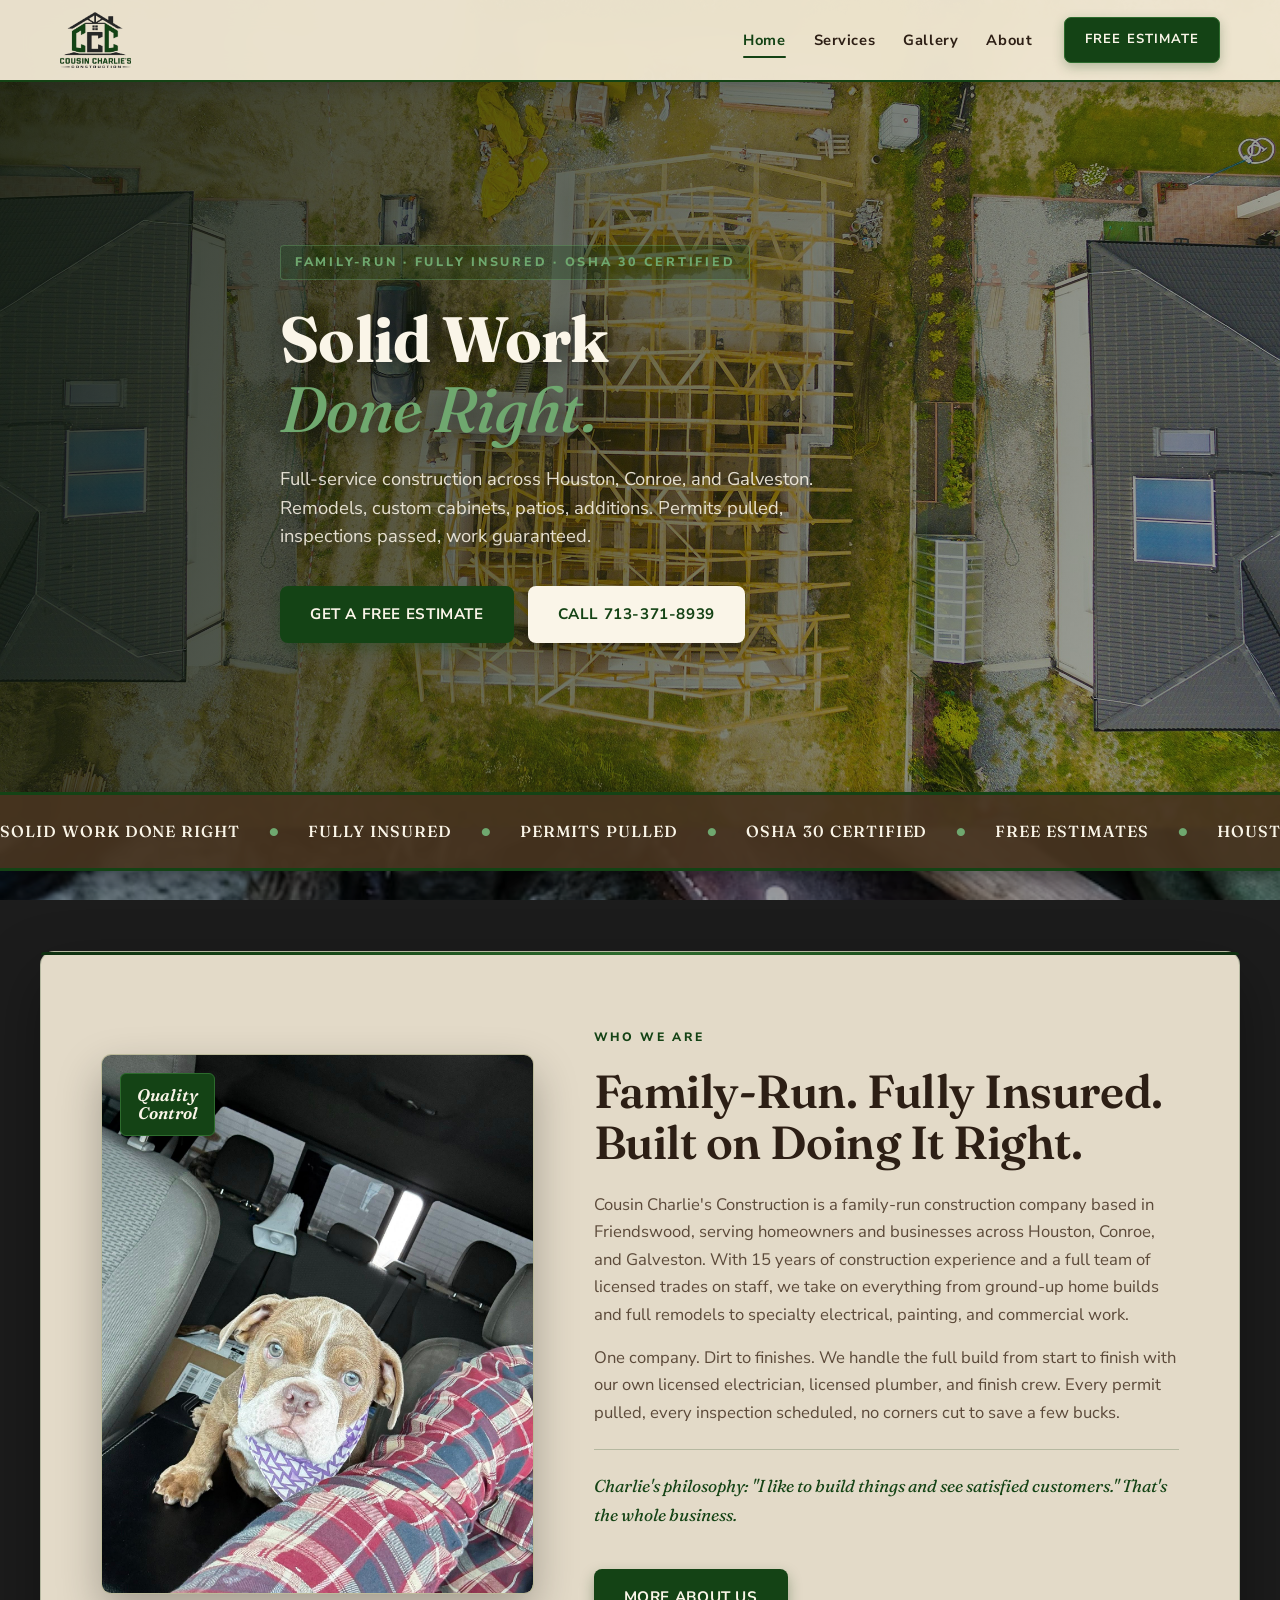
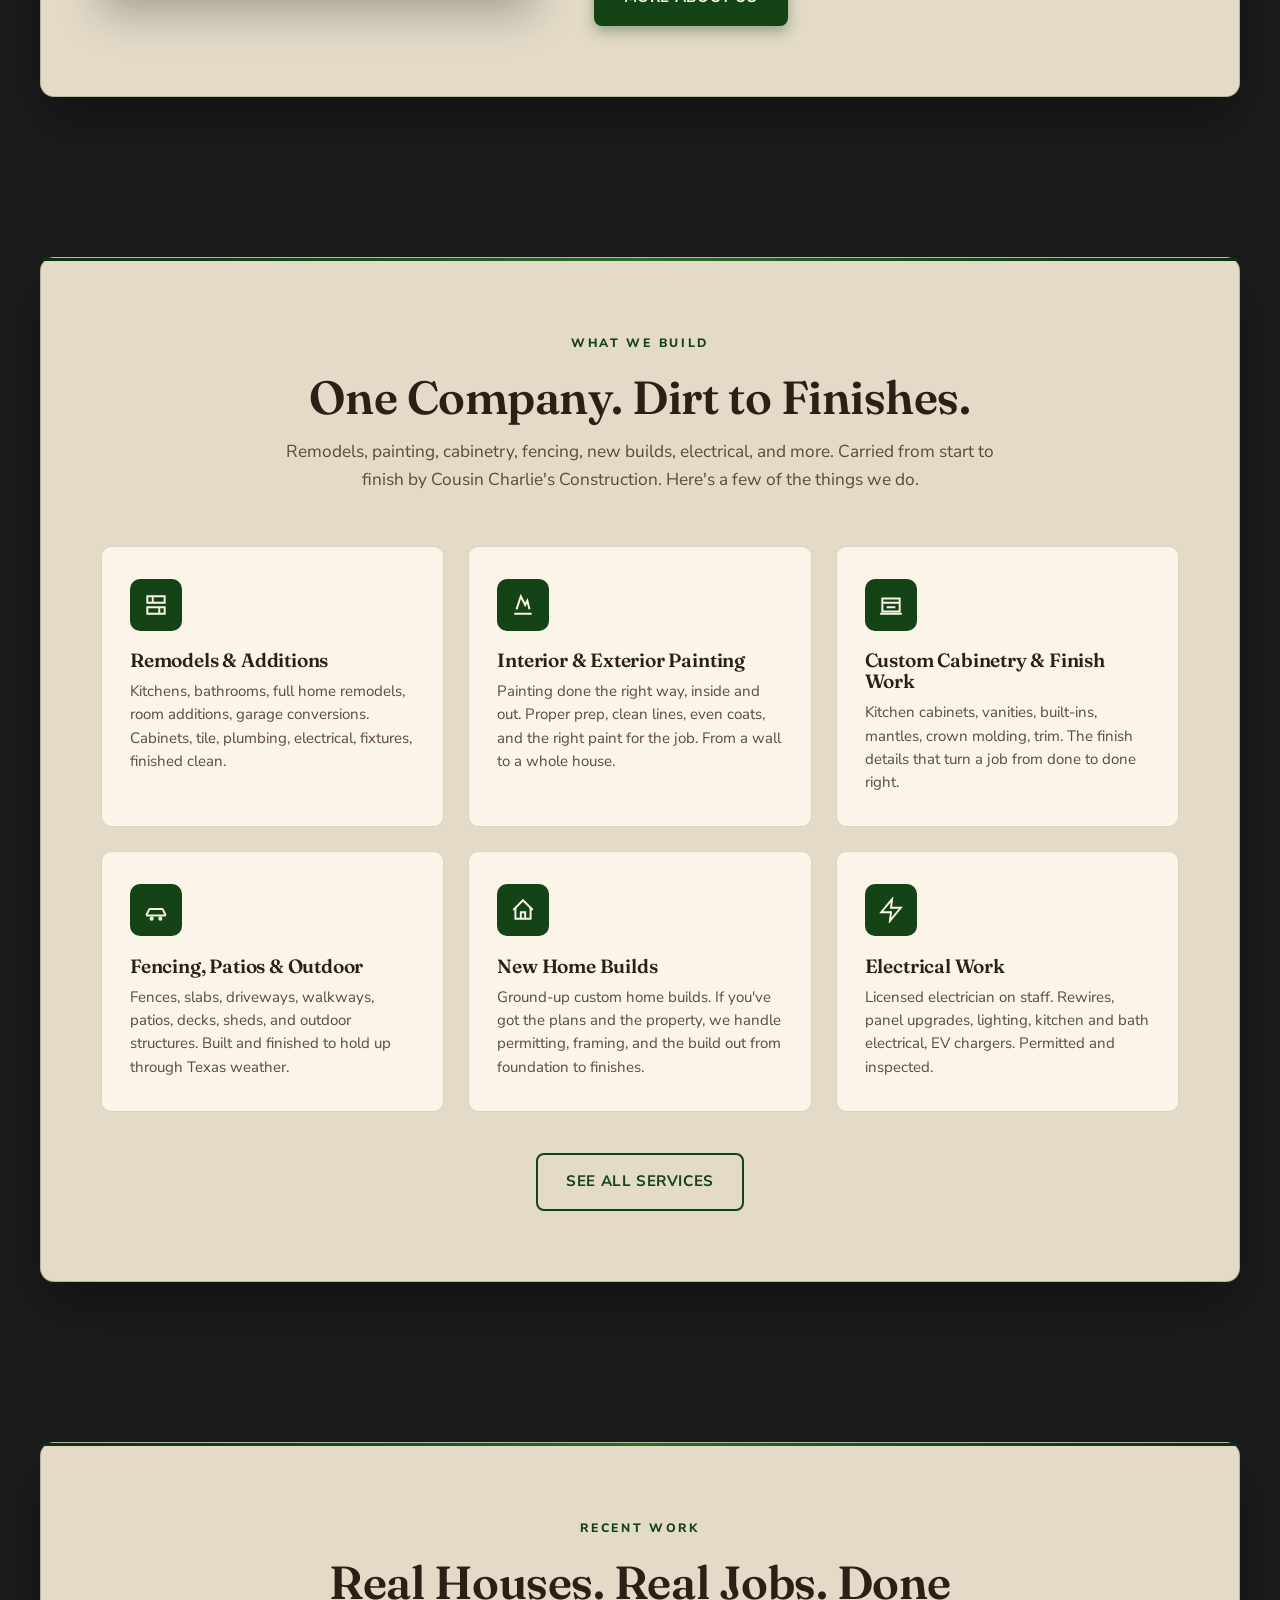
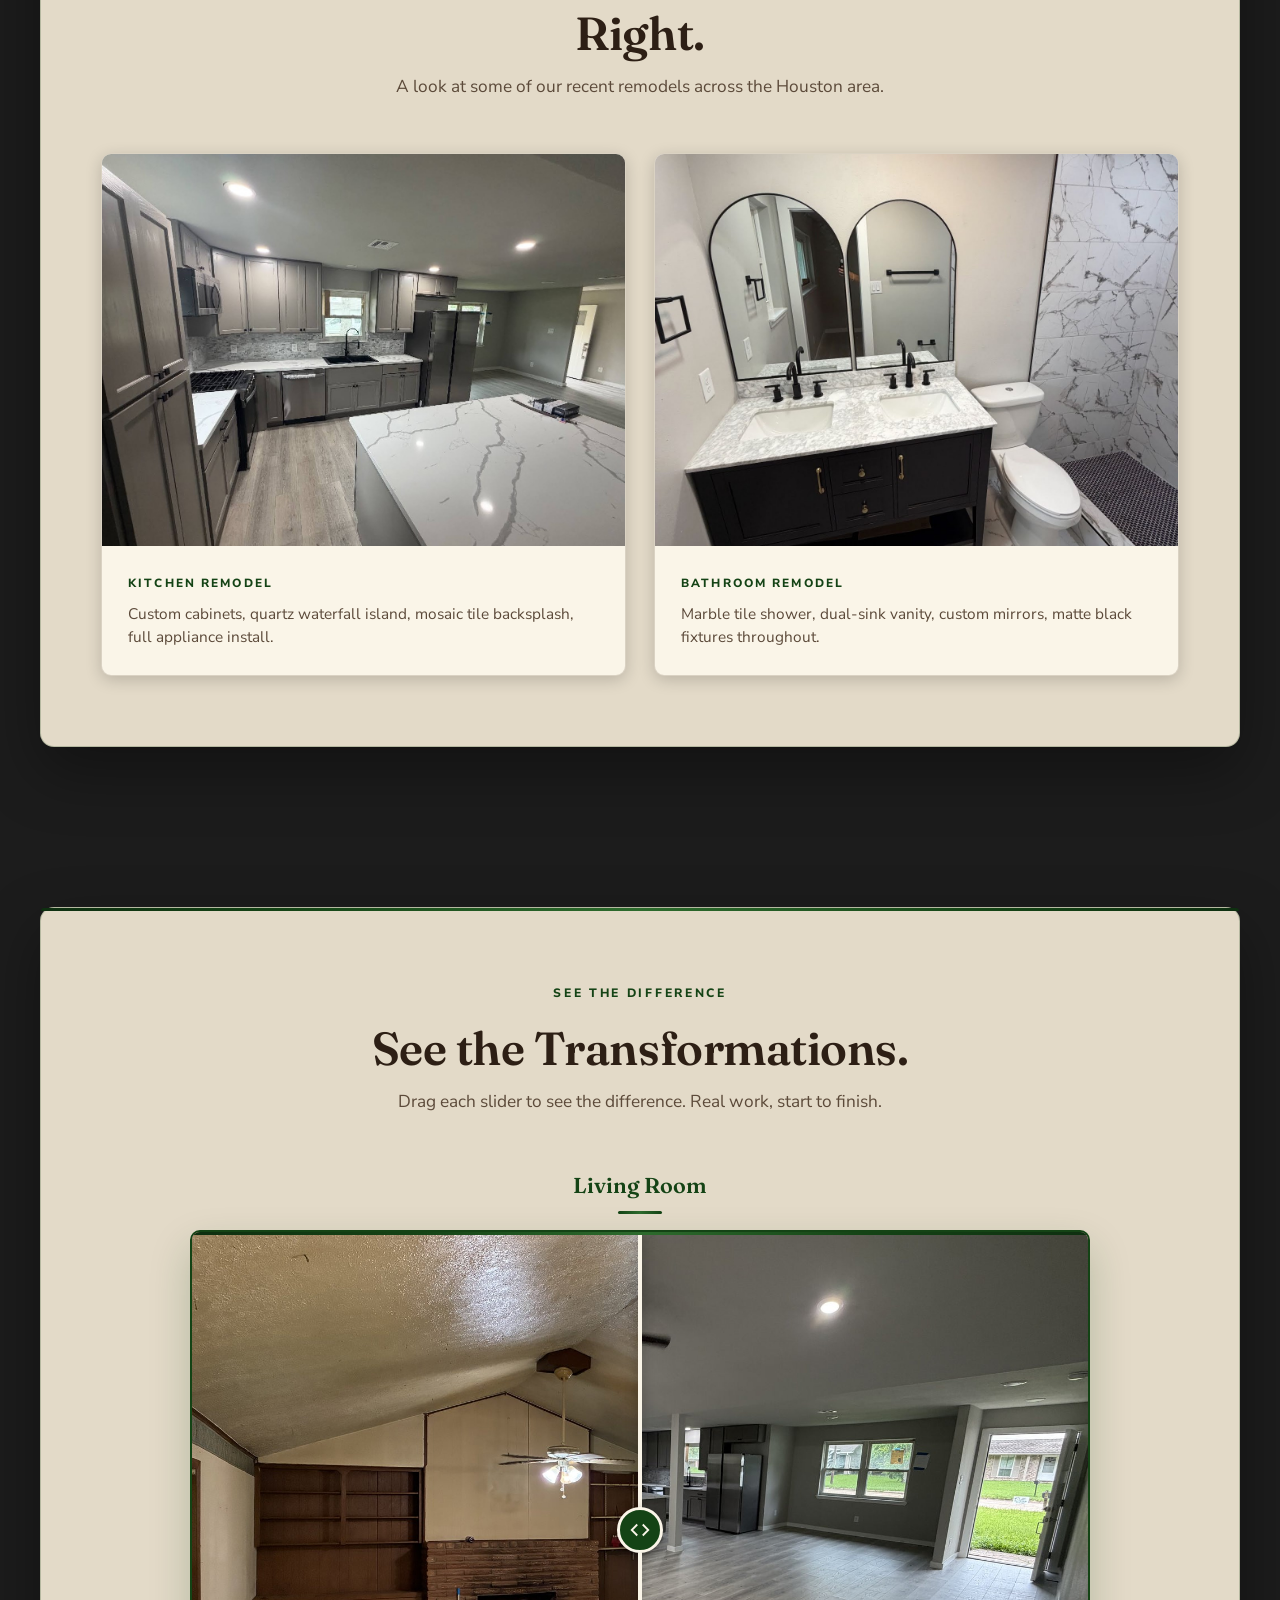
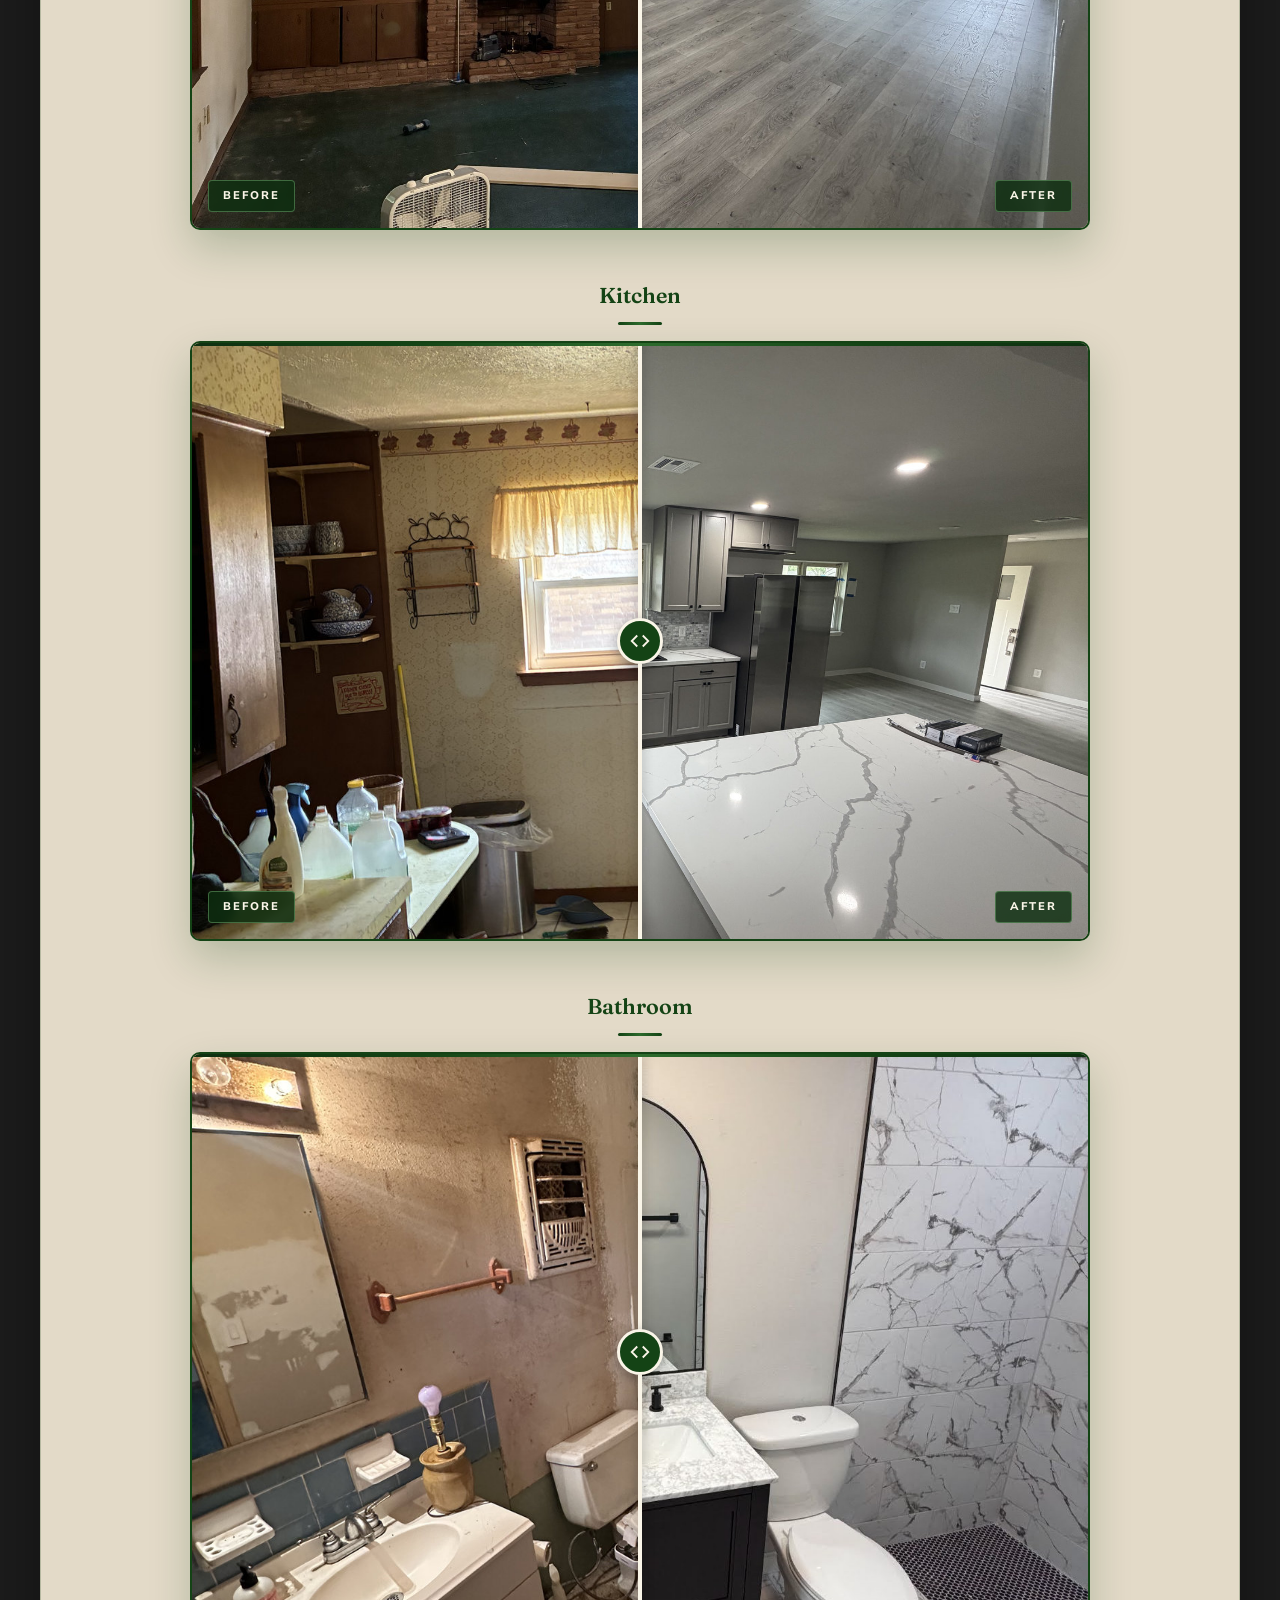
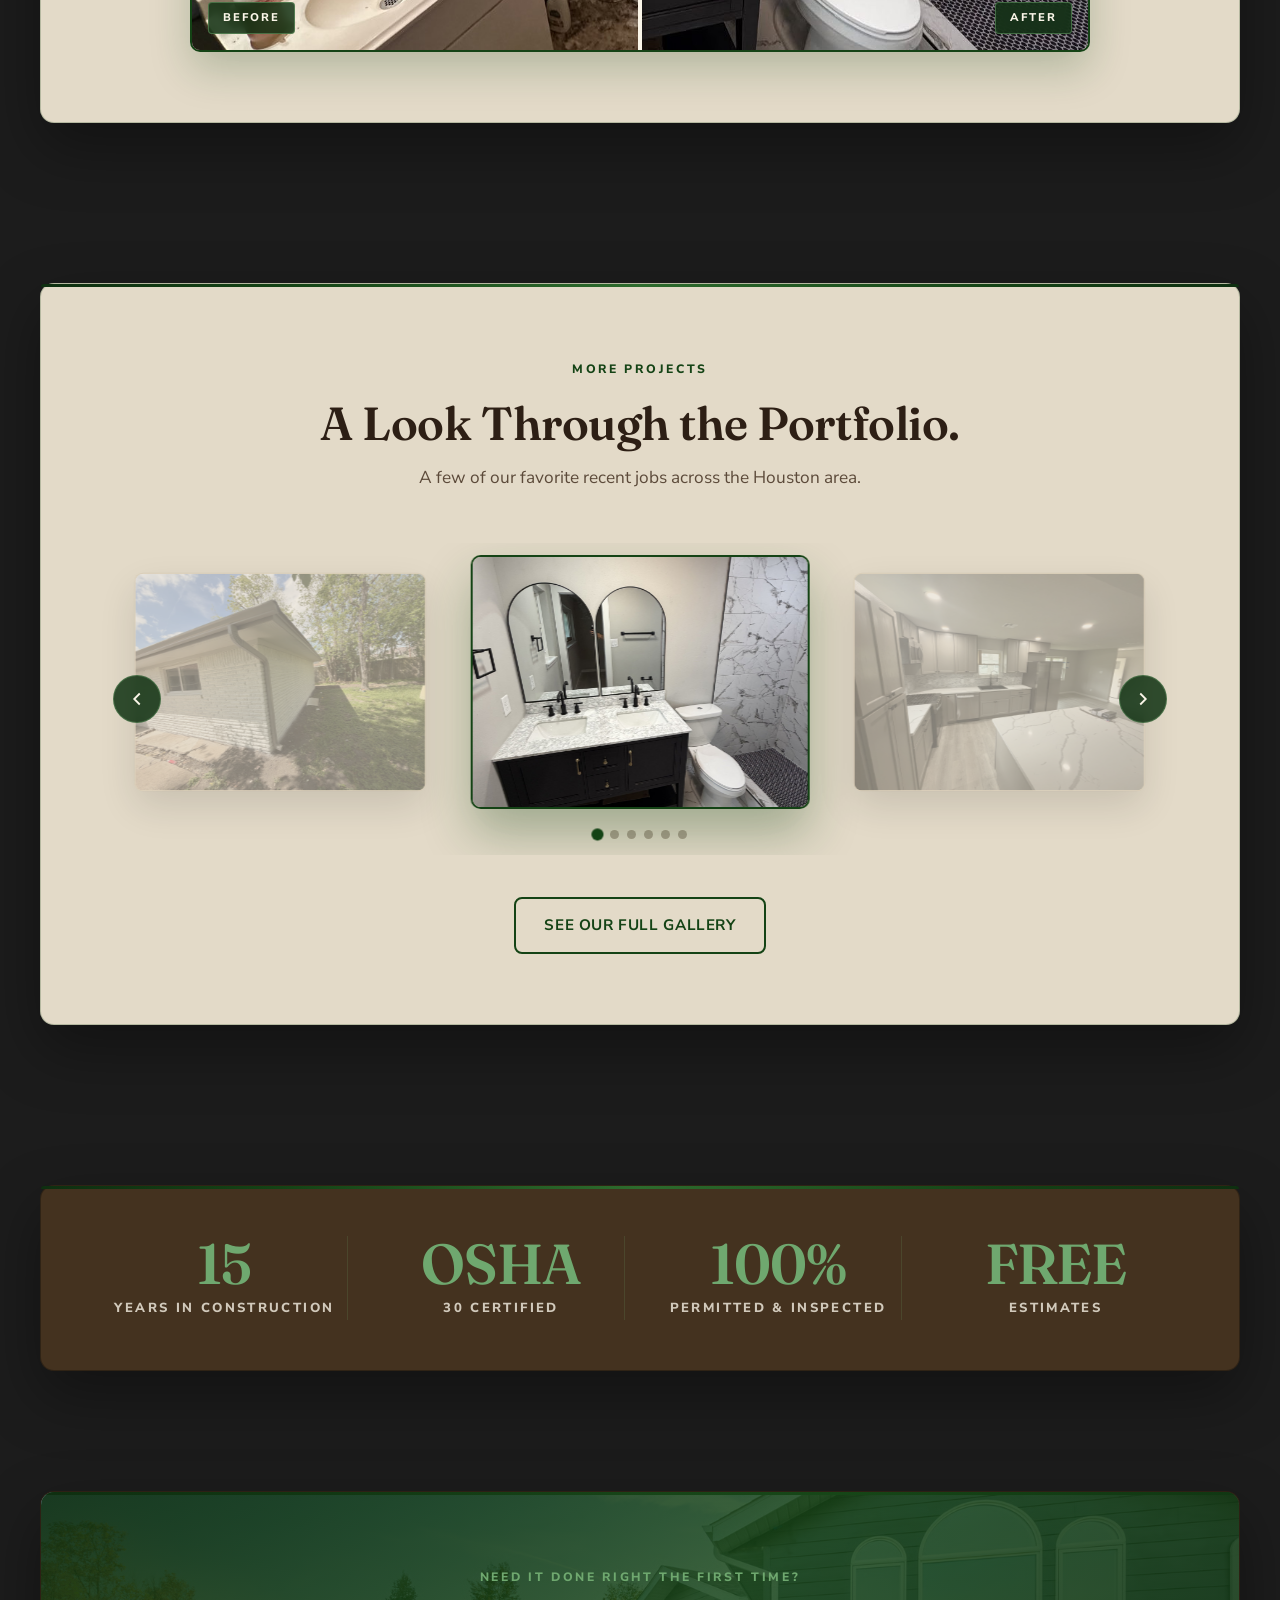
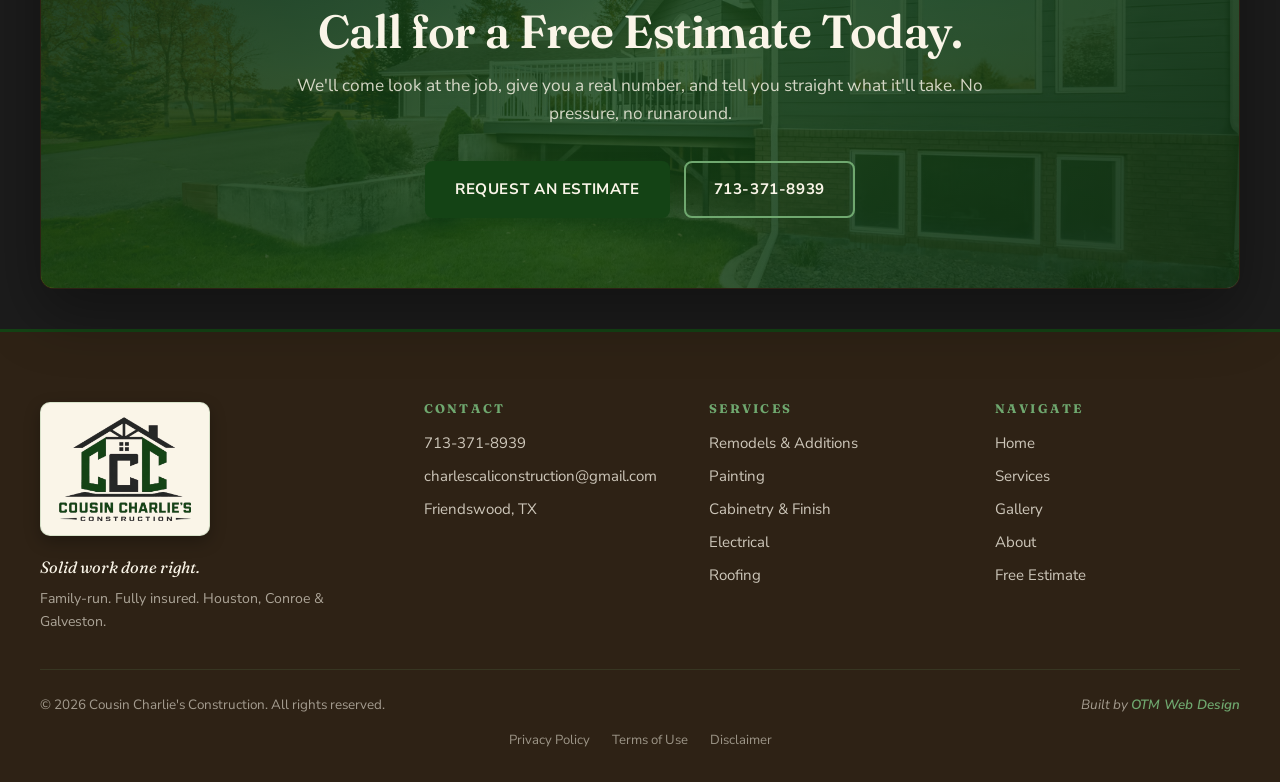
==== commit 473d35bd: "added both B/A sliders" ====
--- a/index.html
+++ b/index.html
@@ -46,7 +46,7 @@
     <div class="hero-overlay"></div>
     <div class="hero-content">
       <div class="hero-eyebrow">Family-Run &middot; Fully Insured &middot; OSHA 30 Certified</div>
-      <h1 class="hero-title">No BS.<br/>Just Solid Work<br/><em>Done Right.</em></h1>
+      <h1 class="hero-title">Solid Work<br/><em>Done Right.</em></h1>
       <p class="hero-sub">Full-service construction across Houston, Conroe, and Galveston. Remodels, custom cabinets, patios, additions. Permits pulled, inspections passed, work guaranteed.</p>
       <div class="hero-ctas">
         <a href="contact.html" class="btn btn-primary">Get a Free Estimate</a>
@@ -60,7 +60,7 @@
     <div class="container container-deep">
       <div class="marquee">
         <div class="marquee-track">
-          <span class="marquee-item">No BS, Just Solid Work</span>
+          <span class="marquee-item">Solid Work Done Right</span>
           <span class="marquee-dot">&bull;</span>
           <span class="marquee-item">Fully Insured</span>
           <span class="marquee-dot">&bull;</span>
@@ -72,7 +72,7 @@
           <span class="marquee-dot">&bull;</span>
           <span class="marquee-item">Houston &middot; Conroe &middot; Galveston</span>
           <span class="marquee-dot">&bull;</span>
-          <span class="marquee-item">No BS, Just Solid Work</span>
+          <span class="marquee-item">Solid Work Done Right</span>
           <span class="marquee-dot">&bull;</span>
           <span class="marquee-item">Fully Insured</span>
           <span class="marquee-dot">&bull;</span>
@@ -207,36 +207,86 @@
     </div>
   </section>
 
-  <!-- BEFORE & AFTER SLIDER -->
+  <!-- BEFORE & AFTER SLIDERS -->
   <section class="section">
     <div class="container">
       <div class="section-head">
         <div class="eyebrow">See the Difference</div>
-        <h2>The Transformation.</h2>
-        <p class="section-sub">Drag the slider to see the difference. Real work, start to finish.</p>
-      </div>
-
-      <div class="ba-slider" data-ba>
-        <div class="ba-images">
-          <!-- AFTER image sits underneath (full width) -->
-          <img class="ba-after-img" src="assets/after-1.jpg" alt="After the remodel" draggable="false" />
-          <!-- BEFORE image is clipped from the left via JS -->
-          <div class="ba-before">
-            <img class="ba-before-img" src="assets/before-1.jpg" alt="Before the remodel" draggable="false" />
-          </div>
-          <!-- labels baked into markup, not the photos -->
-          <span class="ba-label ba-label-before">Before</span>
-          <span class="ba-label ba-label-after">After</span>
-          <!-- drag handle -->
-          <div class="ba-handle">
-            <div class="ba-handle-line"></div>
-            <button class="ba-handle-btn" aria-label="Drag to compare">
-              <svg viewBox="0 0 24 24" fill="none" stroke="currentColor" stroke-width="2"><path d="M9 6l-6 6 6 6"/><path d="M15 6l6 6-6 6"/></svg>
-            </button>
-            <div class="ba-handle-line"></div>
-          </div>
-        </div>
-        <input class="ba-range" type="range" min="0" max="100" value="50" aria-label="Before and after comparison slider" />
+        <h2>See the Transformations.</h2>
+        <p class="section-sub">Drag each slider to see the difference. Real work, start to finish.</p>
+      </div>
+
+      <div class="ba-stack">
+
+        <!-- Living Room -->
+        <div class="ba-item">
+          <div class="ba-room-label">Living Room</div>
+          <div class="ba-slider" data-ba>
+            <div class="ba-images">
+              <img class="ba-after-img" src="assets/after-1.jpg" alt="Living room after the remodel" draggable="false" />
+              <div class="ba-before">
+                <img class="ba-before-img" src="assets/before-1.jpg" alt="Living room before the remodel" draggable="false" />
+              </div>
+              <span class="ba-label ba-label-before">Before</span>
+              <span class="ba-label ba-label-after">After</span>
+              <div class="ba-handle">
+                <div class="ba-handle-line"></div>
+                <button class="ba-handle-btn" aria-label="Drag to compare">
+                  <svg viewBox="0 0 24 24" fill="none" stroke="currentColor" stroke-width="2"><path d="M9 6l-6 6 6 6"/><path d="M15 6l6 6-6 6"/></svg>
+                </button>
+                <div class="ba-handle-line"></div>
+              </div>
+            </div>
+            <input class="ba-range" type="range" min="0" max="100" value="50" aria-label="Living room before and after comparison slider" />
+          </div>
+        </div>
+
+        <!-- Kitchen -->
+        <div class="ba-item">
+          <div class="ba-room-label">Kitchen</div>
+          <div class="ba-slider" data-ba>
+            <div class="ba-images">
+              <img class="ba-after-img" src="assets/after-2.jpg" alt="Kitchen after the remodel" draggable="false" />
+              <div class="ba-before">
+                <img class="ba-before-img" src="assets/before-2.jpg" alt="Kitchen before the remodel" draggable="false" />
+              </div>
+              <span class="ba-label ba-label-before">Before</span>
+              <span class="ba-label ba-label-after">After</span>
+              <div class="ba-handle">
+                <div class="ba-handle-line"></div>
+                <button class="ba-handle-btn" aria-label="Drag to compare">
+                  <svg viewBox="0 0 24 24" fill="none" stroke="currentColor" stroke-width="2"><path d="M9 6l-6 6 6 6"/><path d="M15 6l6 6-6 6"/></svg>
+                </button>
+                <div class="ba-handle-line"></div>
+              </div>
+            </div>
+            <input class="ba-range" type="range" min="0" max="100" value="50" aria-label="Kitchen before and after comparison slider" />
+          </div>
+        </div>
+
+        <!-- Bathroom -->
+        <div class="ba-item">
+          <div class="ba-room-label">Bathroom</div>
+          <div class="ba-slider" data-ba>
+            <div class="ba-images">
+              <img class="ba-after-img" src="assets/after-3.jpg" alt="Bathroom after the remodel" draggable="false" />
+              <div class="ba-before">
+                <img class="ba-before-img" src="assets/before-3.jpg" alt="Bathroom before the remodel" draggable="false" />
+              </div>
+              <span class="ba-label ba-label-before">Before</span>
+              <span class="ba-label ba-label-after">After</span>
+              <div class="ba-handle">
+                <div class="ba-handle-line"></div>
+                <button class="ba-handle-btn" aria-label="Drag to compare">
+                  <svg viewBox="0 0 24 24" fill="none" stroke="currentColor" stroke-width="2"><path d="M9 6l-6 6 6 6"/><path d="M15 6l6 6-6 6"/></svg>
+                </button>
+                <div class="ba-handle-line"></div>
+              </div>
+            </div>
+            <input class="ba-range" type="range" min="0" max="100" value="50" aria-label="Bathroom before and after comparison slider" />
+          </div>
+        </div>
+
       </div>
     </div>
   </section>
@@ -320,7 +370,7 @@
       <div class="footer-grid">
         <div class="footer-col footer-brand">
           <img src="assets/logo.png" alt="Cousin Charlie's Construction" class="footer-logo" />
-          <p class="footer-tag">No BS. Just solid work done right.</p>
+          <p class="footer-tag">Solid work done right.</p>
           <p class="footer-meta">Family-run. Fully insured. Houston, Conroe &amp; Galveston.</p>
         </div>
         <div class="footer-col">
--- a/styles.css
+++ b/styles.css
@@ -1169,6 +1169,40 @@
 }
 
 /* ---------- BEFORE / AFTER SLIDER ---------- */
+.ba-stack {
+  display: flex;
+  flex-direction: column;
+  gap: 48px;
+}
+.ba-item {
+  max-width: 900px;
+  margin: 0 auto;
+  width: 100%;
+}
+.ba-item.is-empty {
+  display: none;
+}
+.ba-room-label {
+  text-align: center;
+  font-family: 'Fraunces', serif;
+  font-size: 1.35rem;
+  font-weight: 600;
+  color: var(--green-deep);
+  margin-bottom: 1rem;
+  position: relative;
+  padding-bottom: 0.7rem;
+}
+.ba-room-label::after {
+  content: '';
+  position: absolute;
+  bottom: 0;
+  left: 50%;
+  transform: translateX(-50%);
+  width: 44px;
+  height: 3px;
+  border-radius: 2px;
+  background: linear-gradient(90deg, var(--green-deep), var(--green-bright), var(--green-deep));
+}
 .ba-slider {
   position: relative;
   max-width: 900px;
